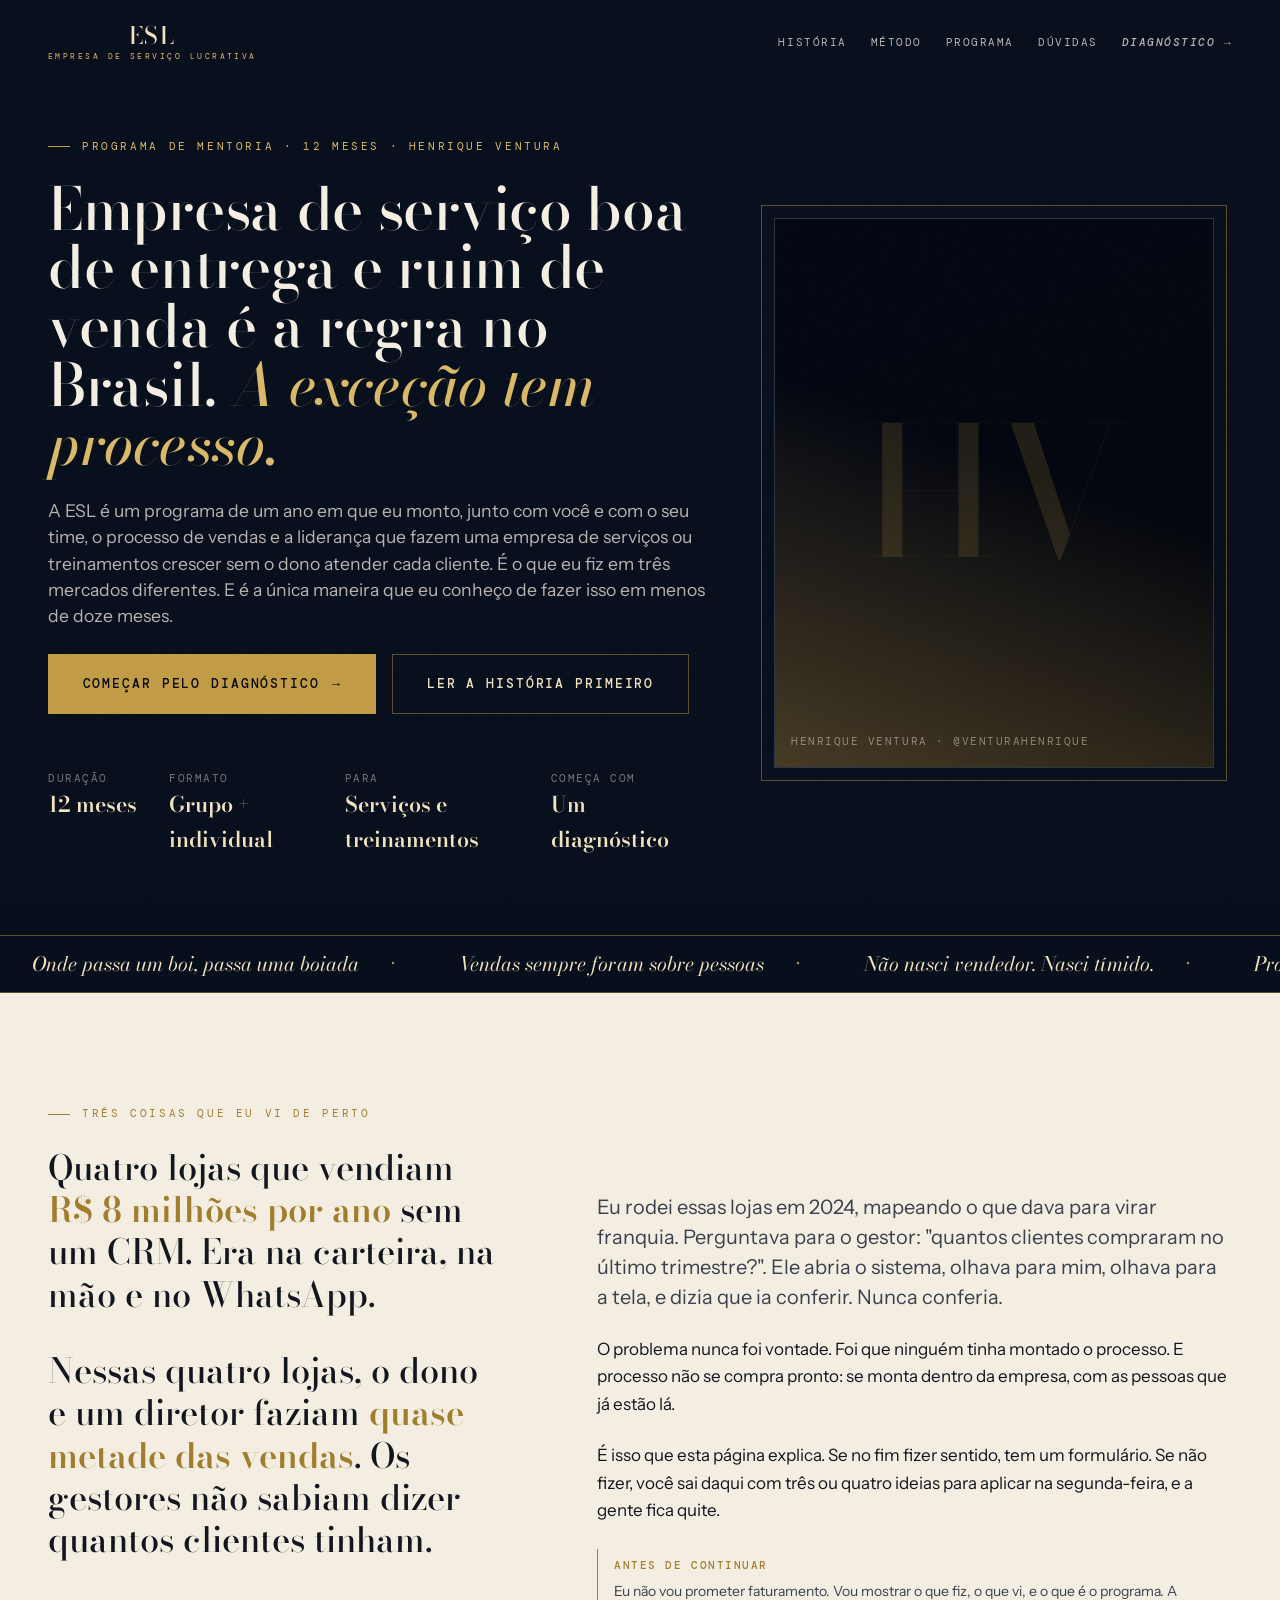
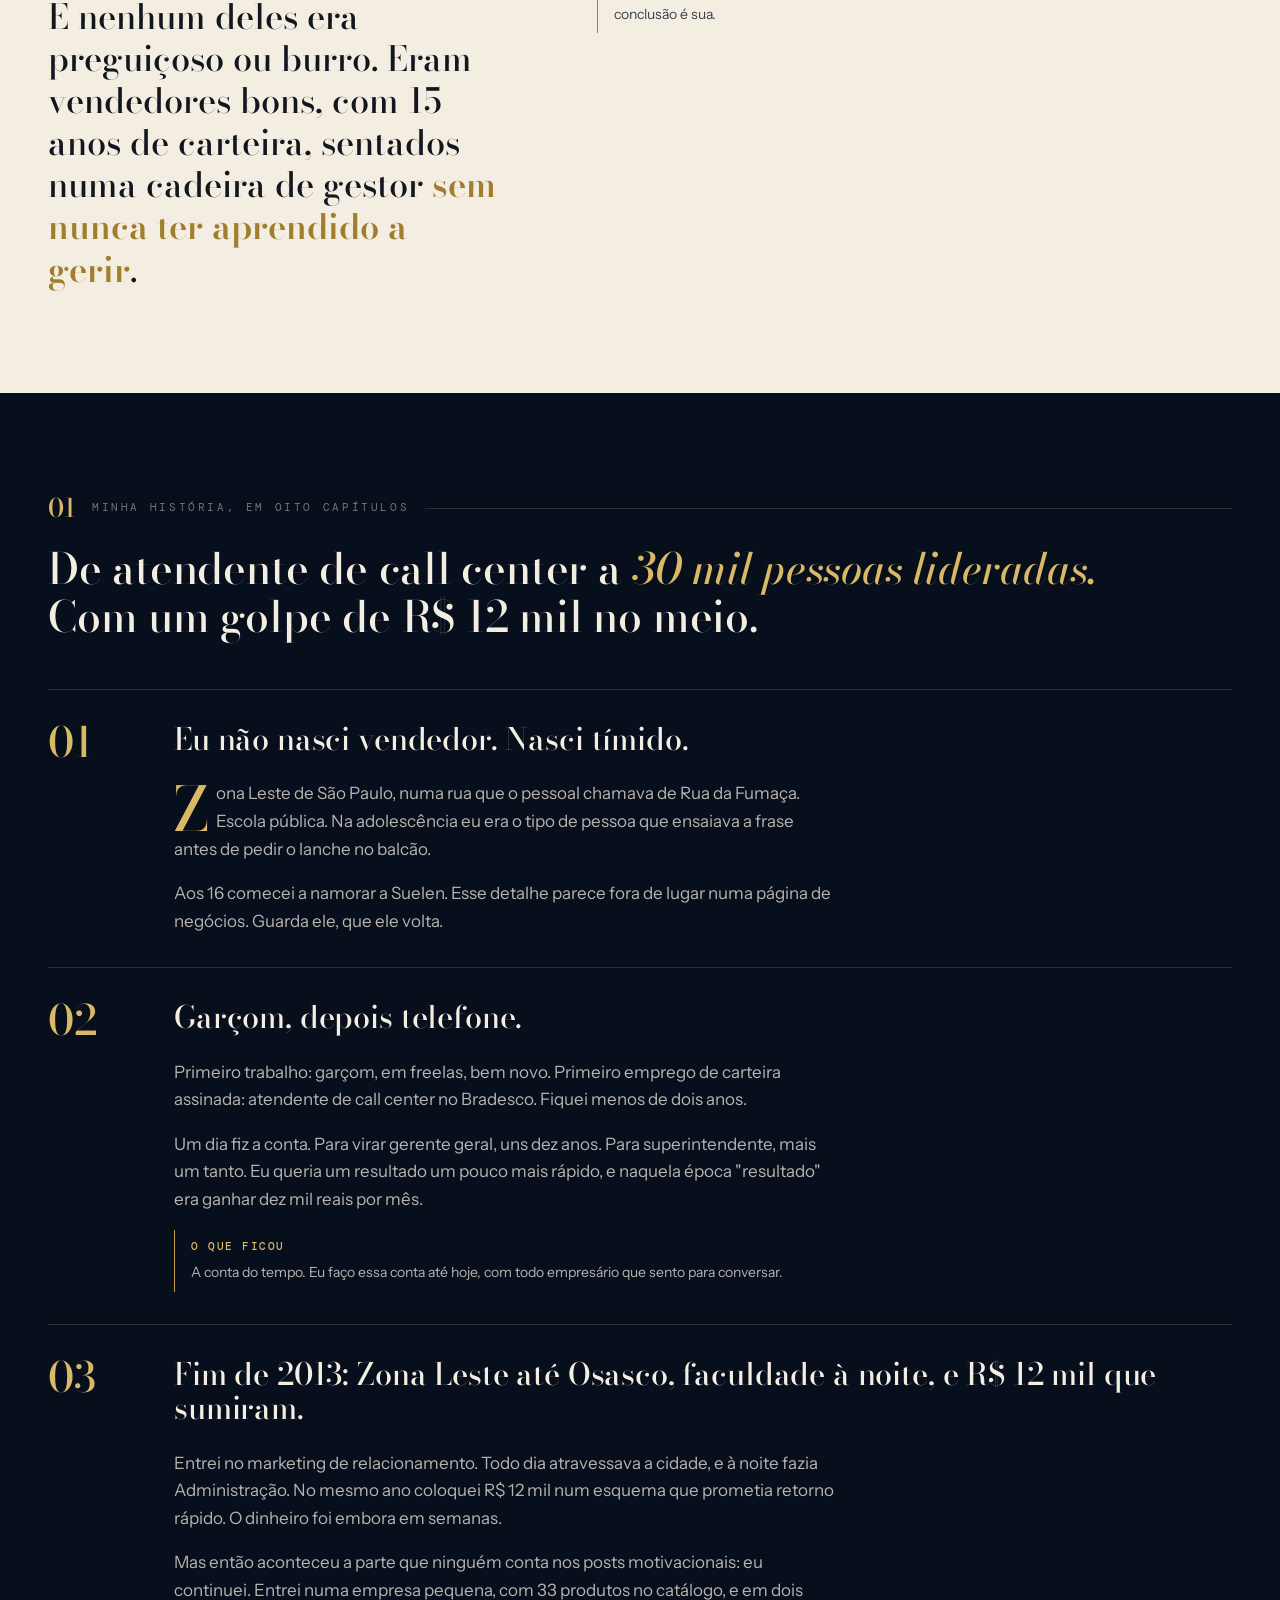
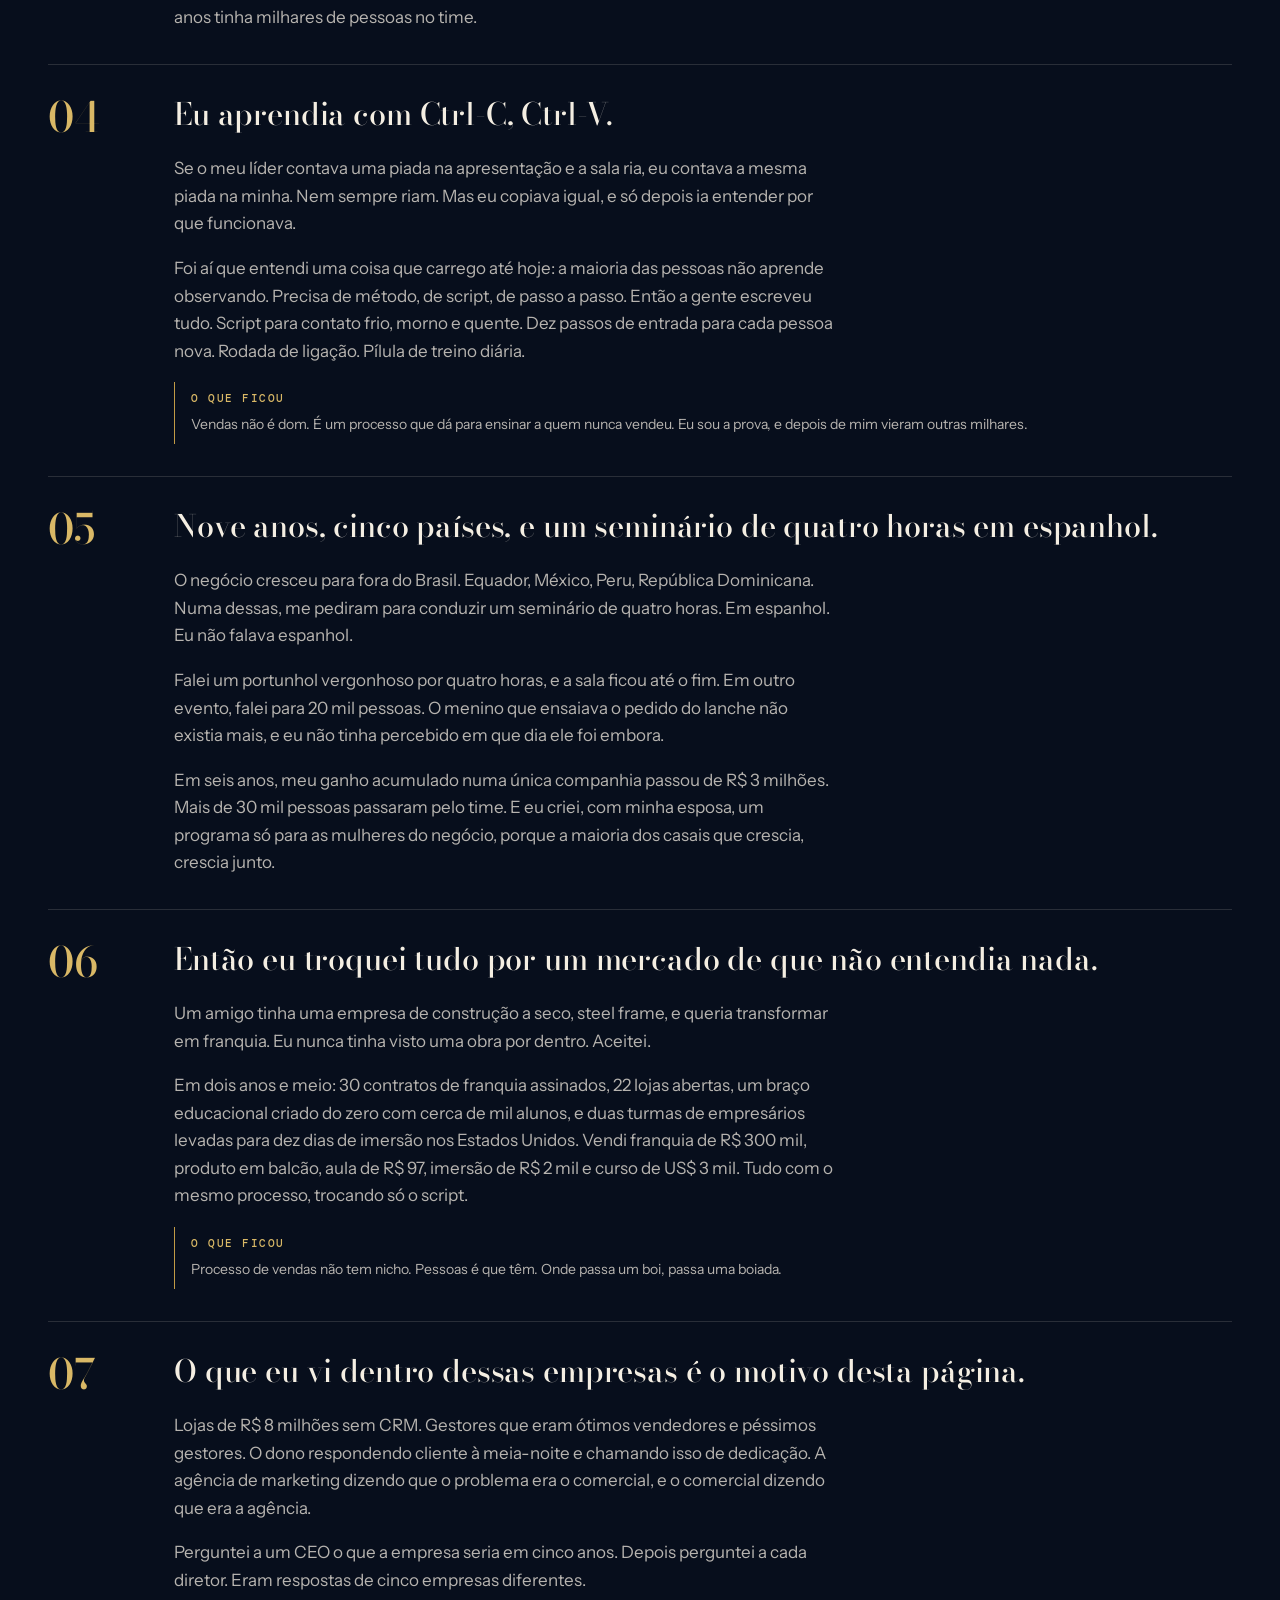
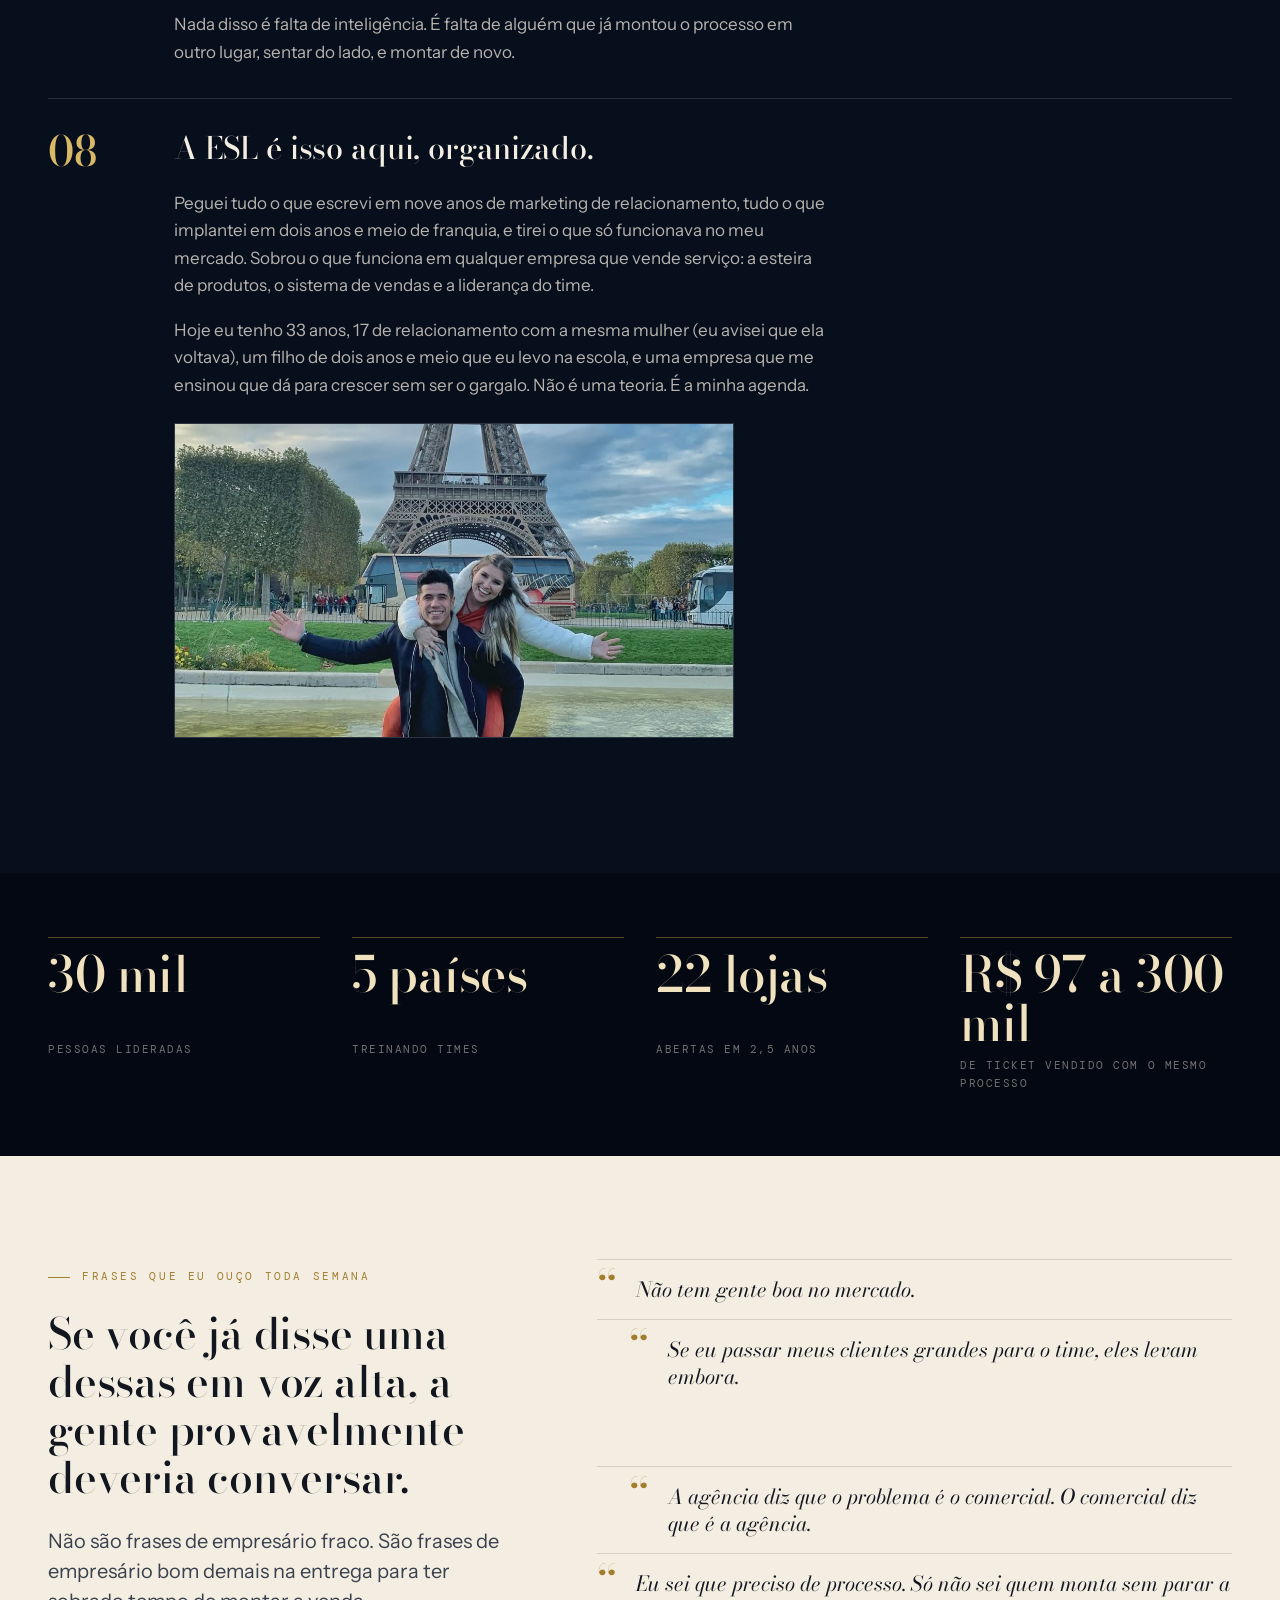
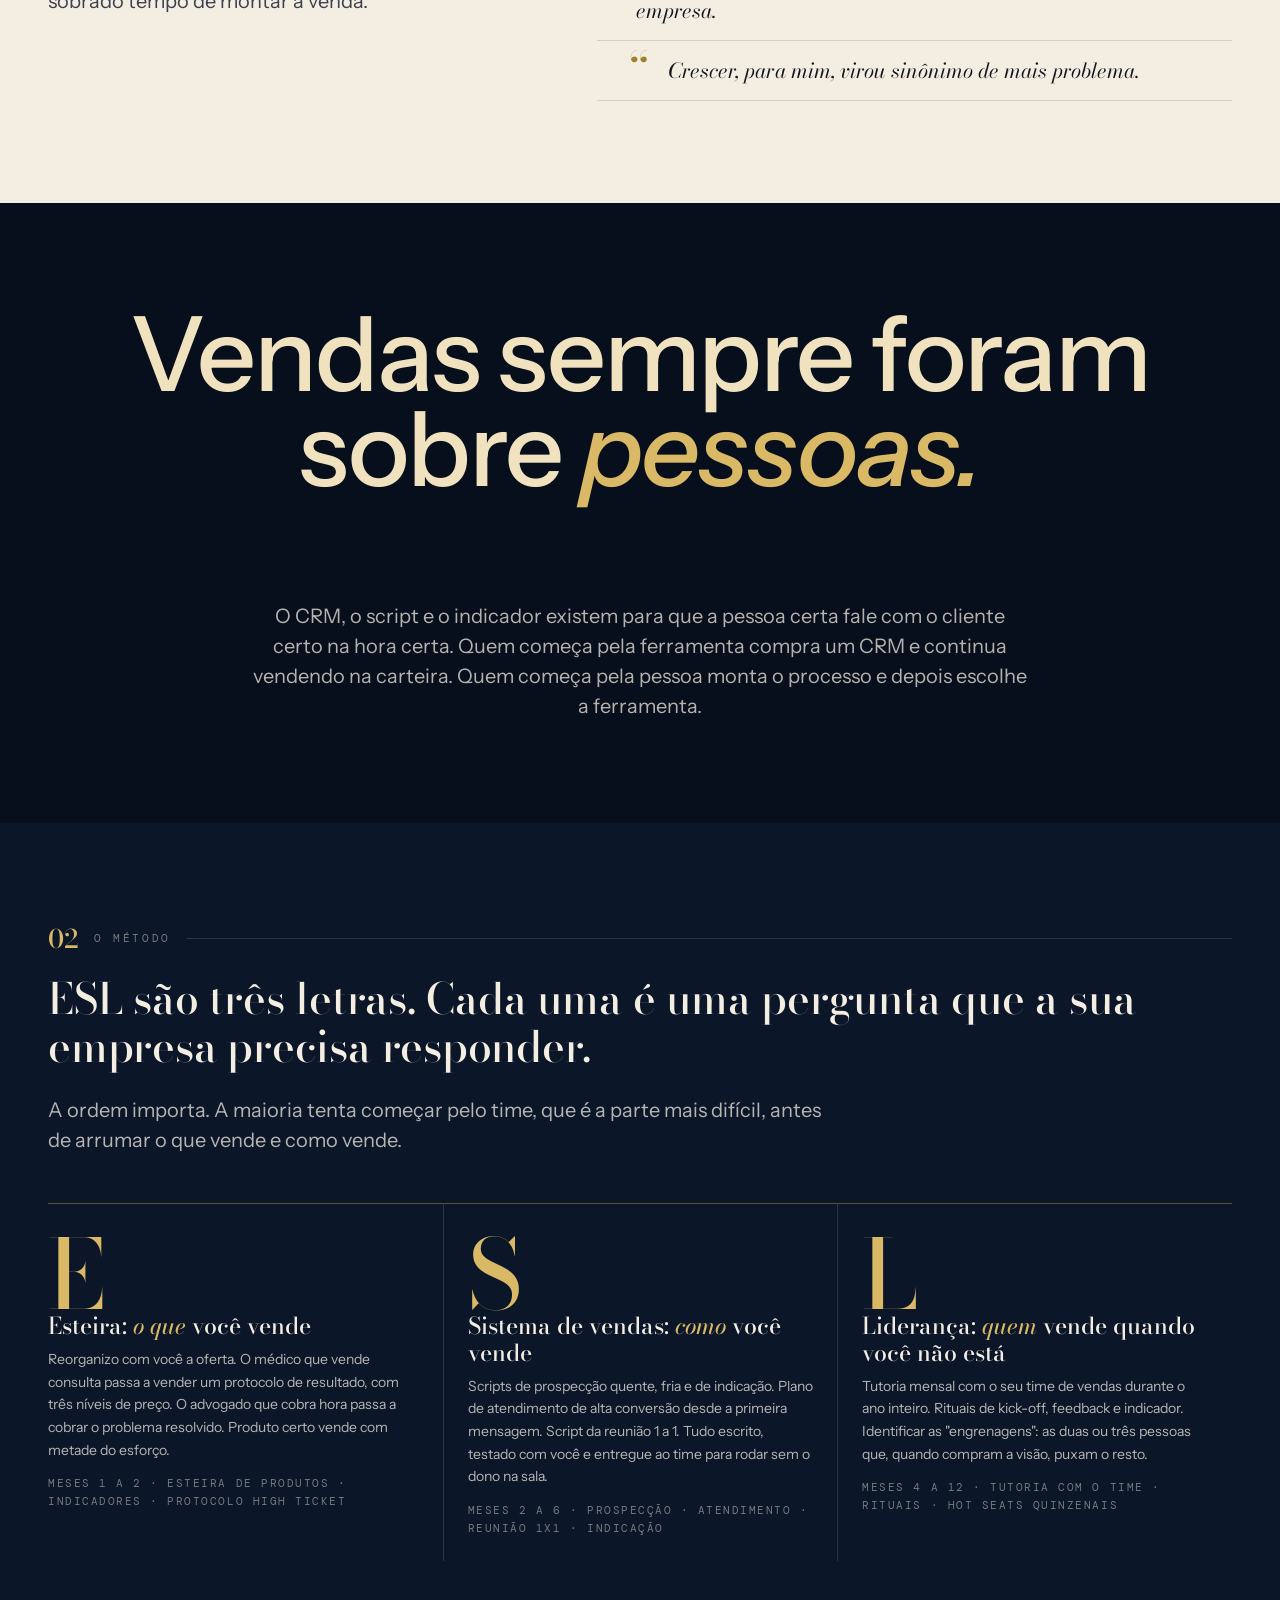
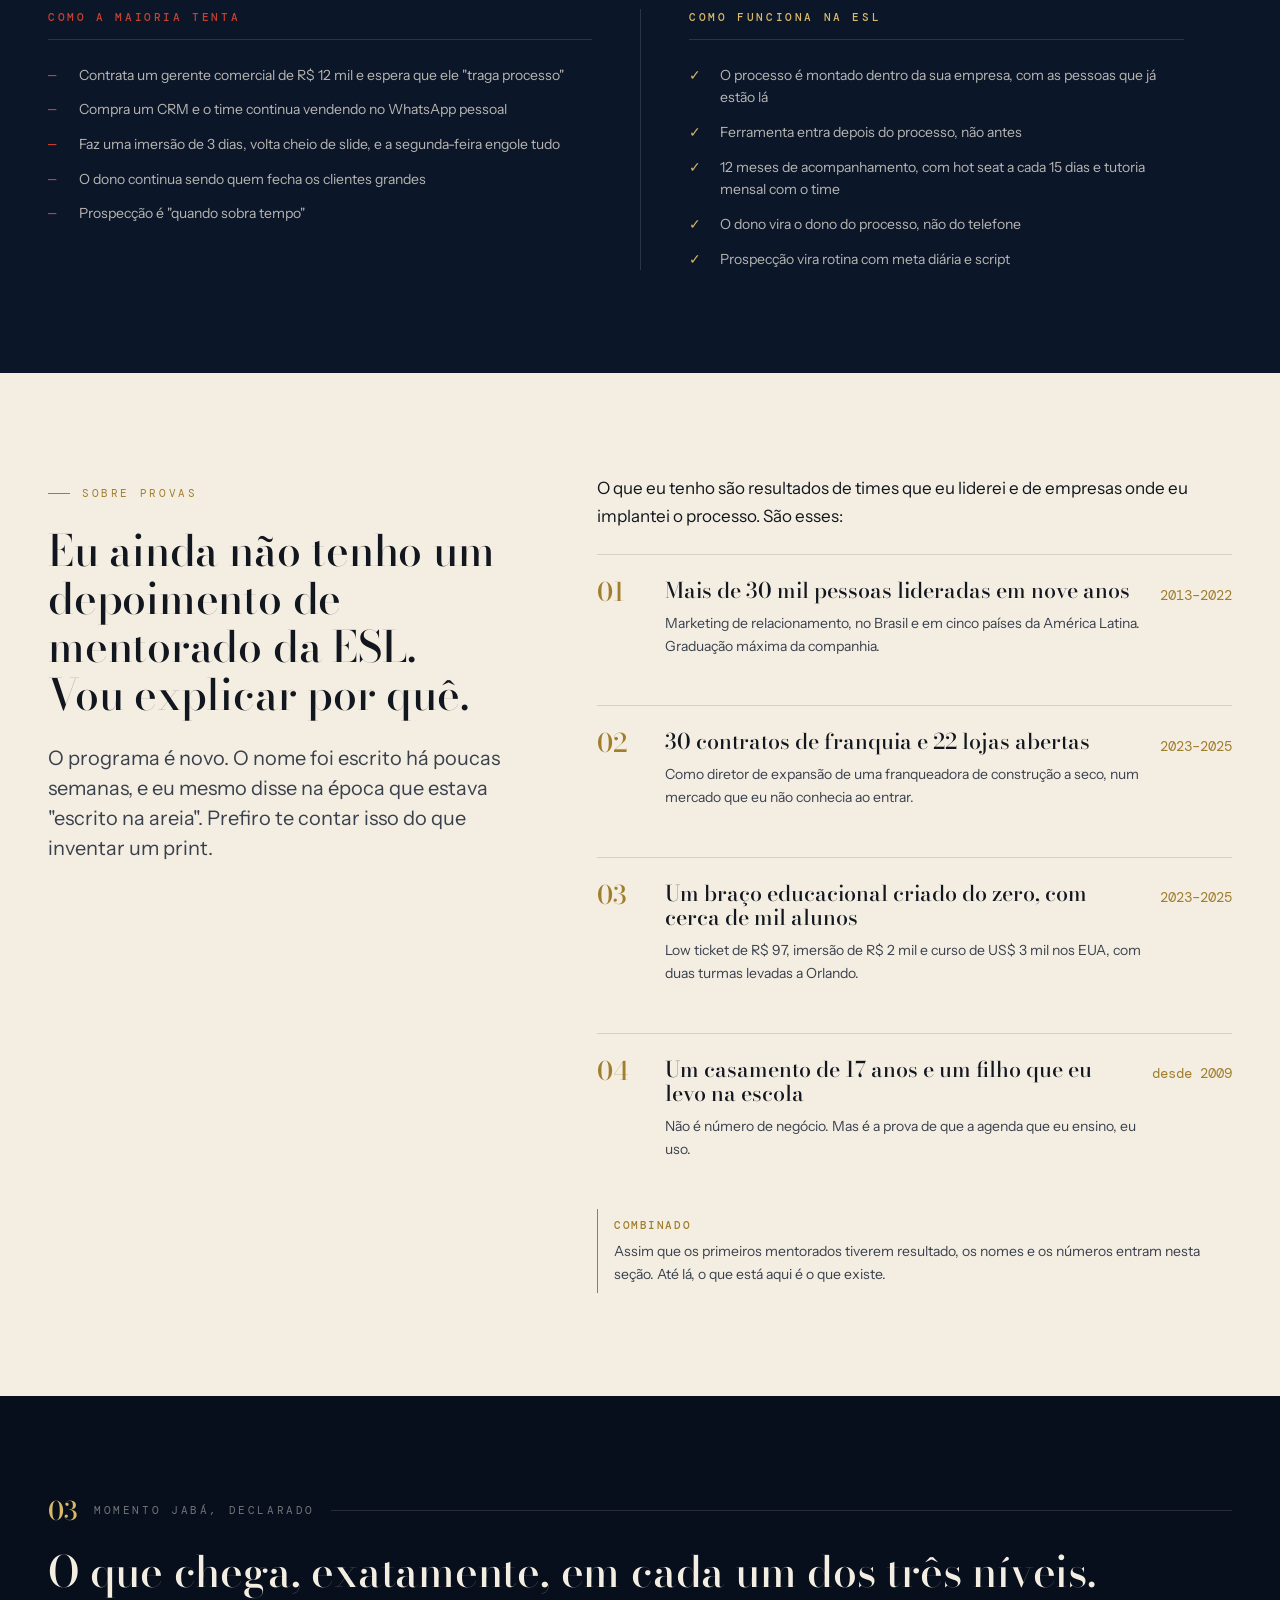
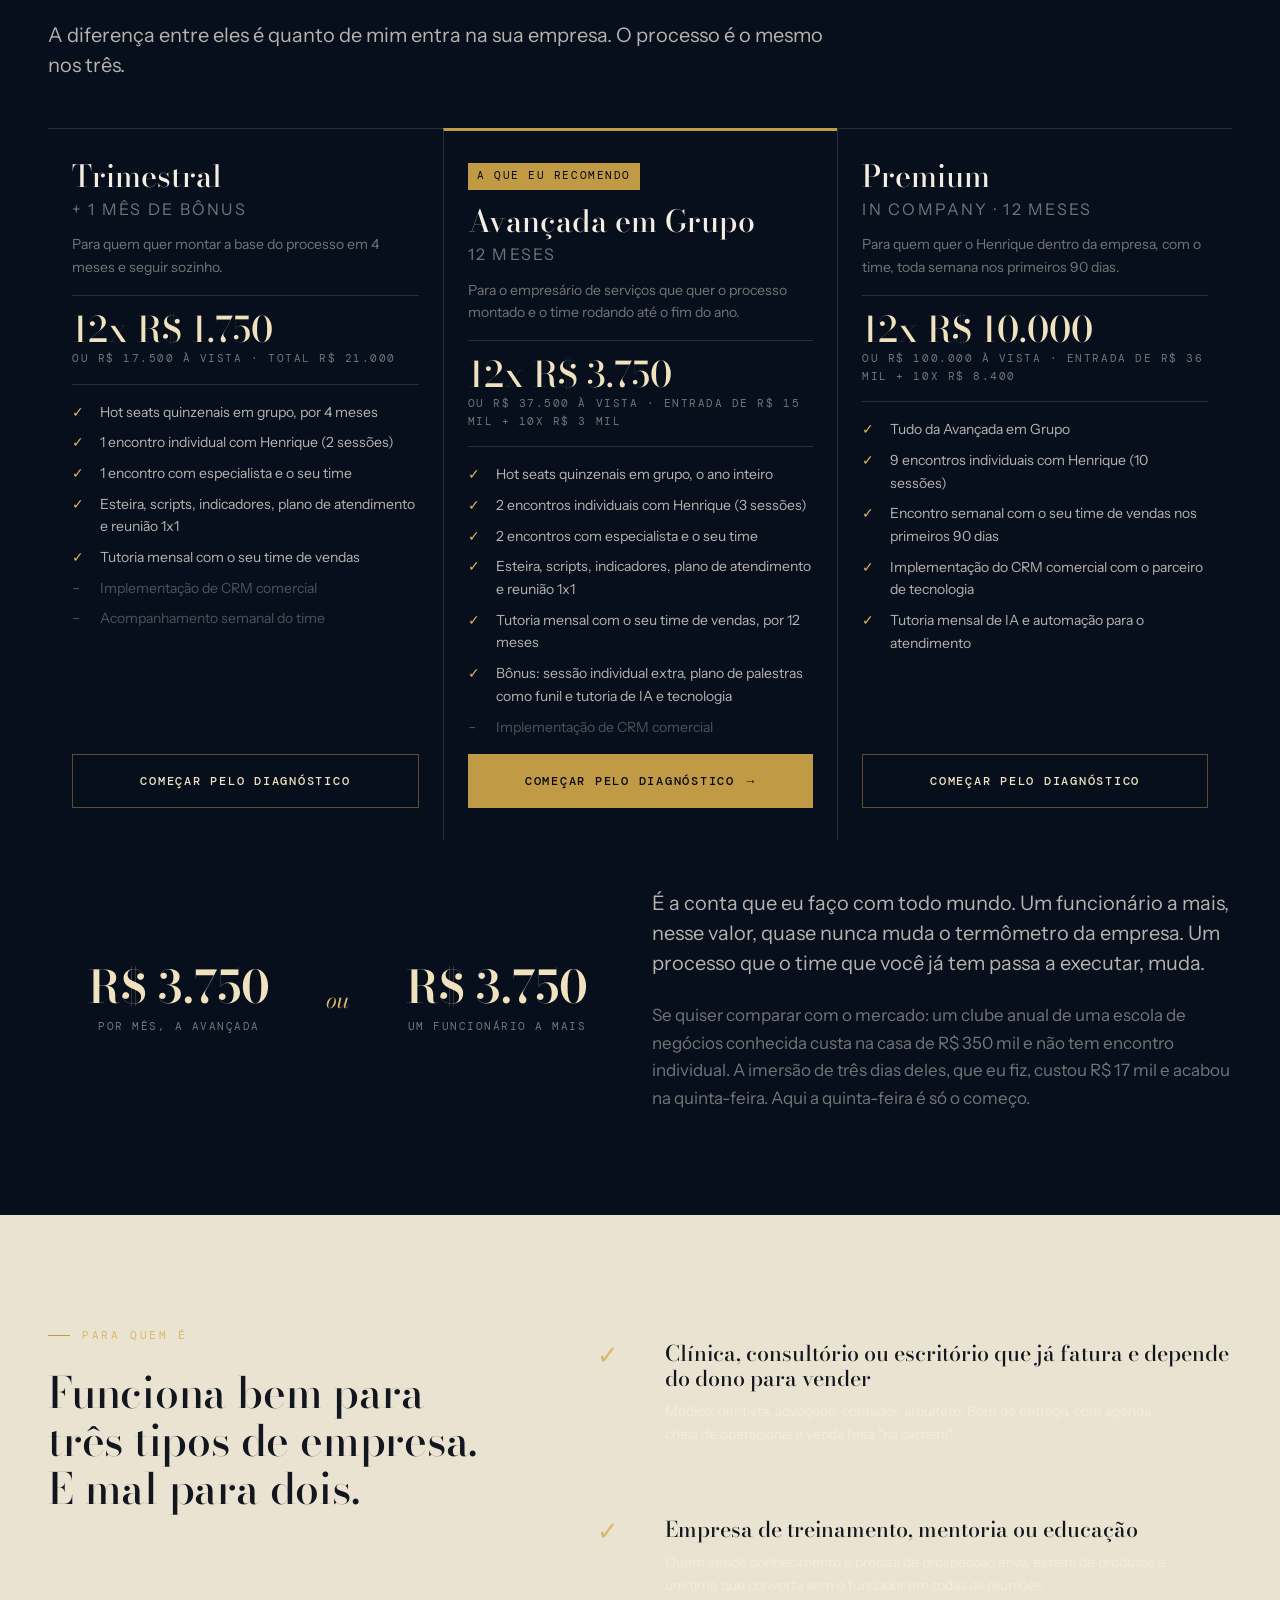
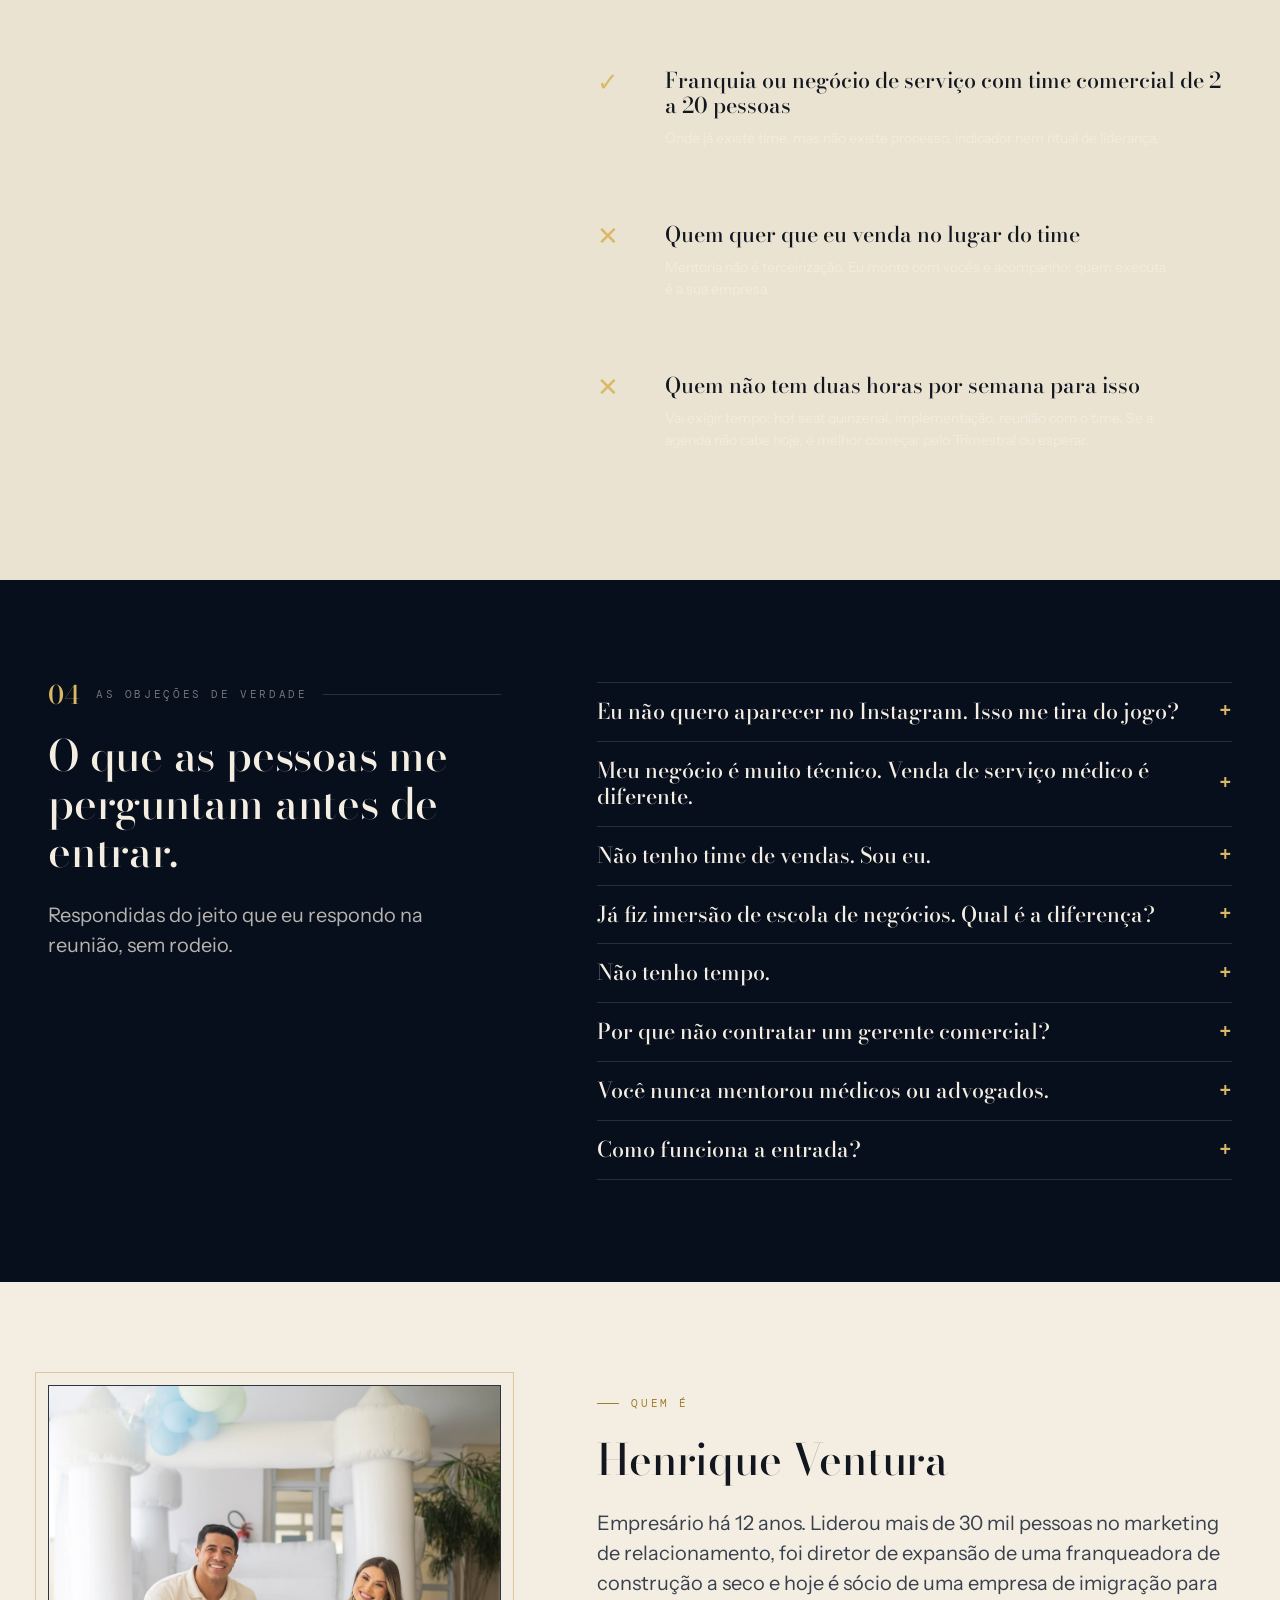
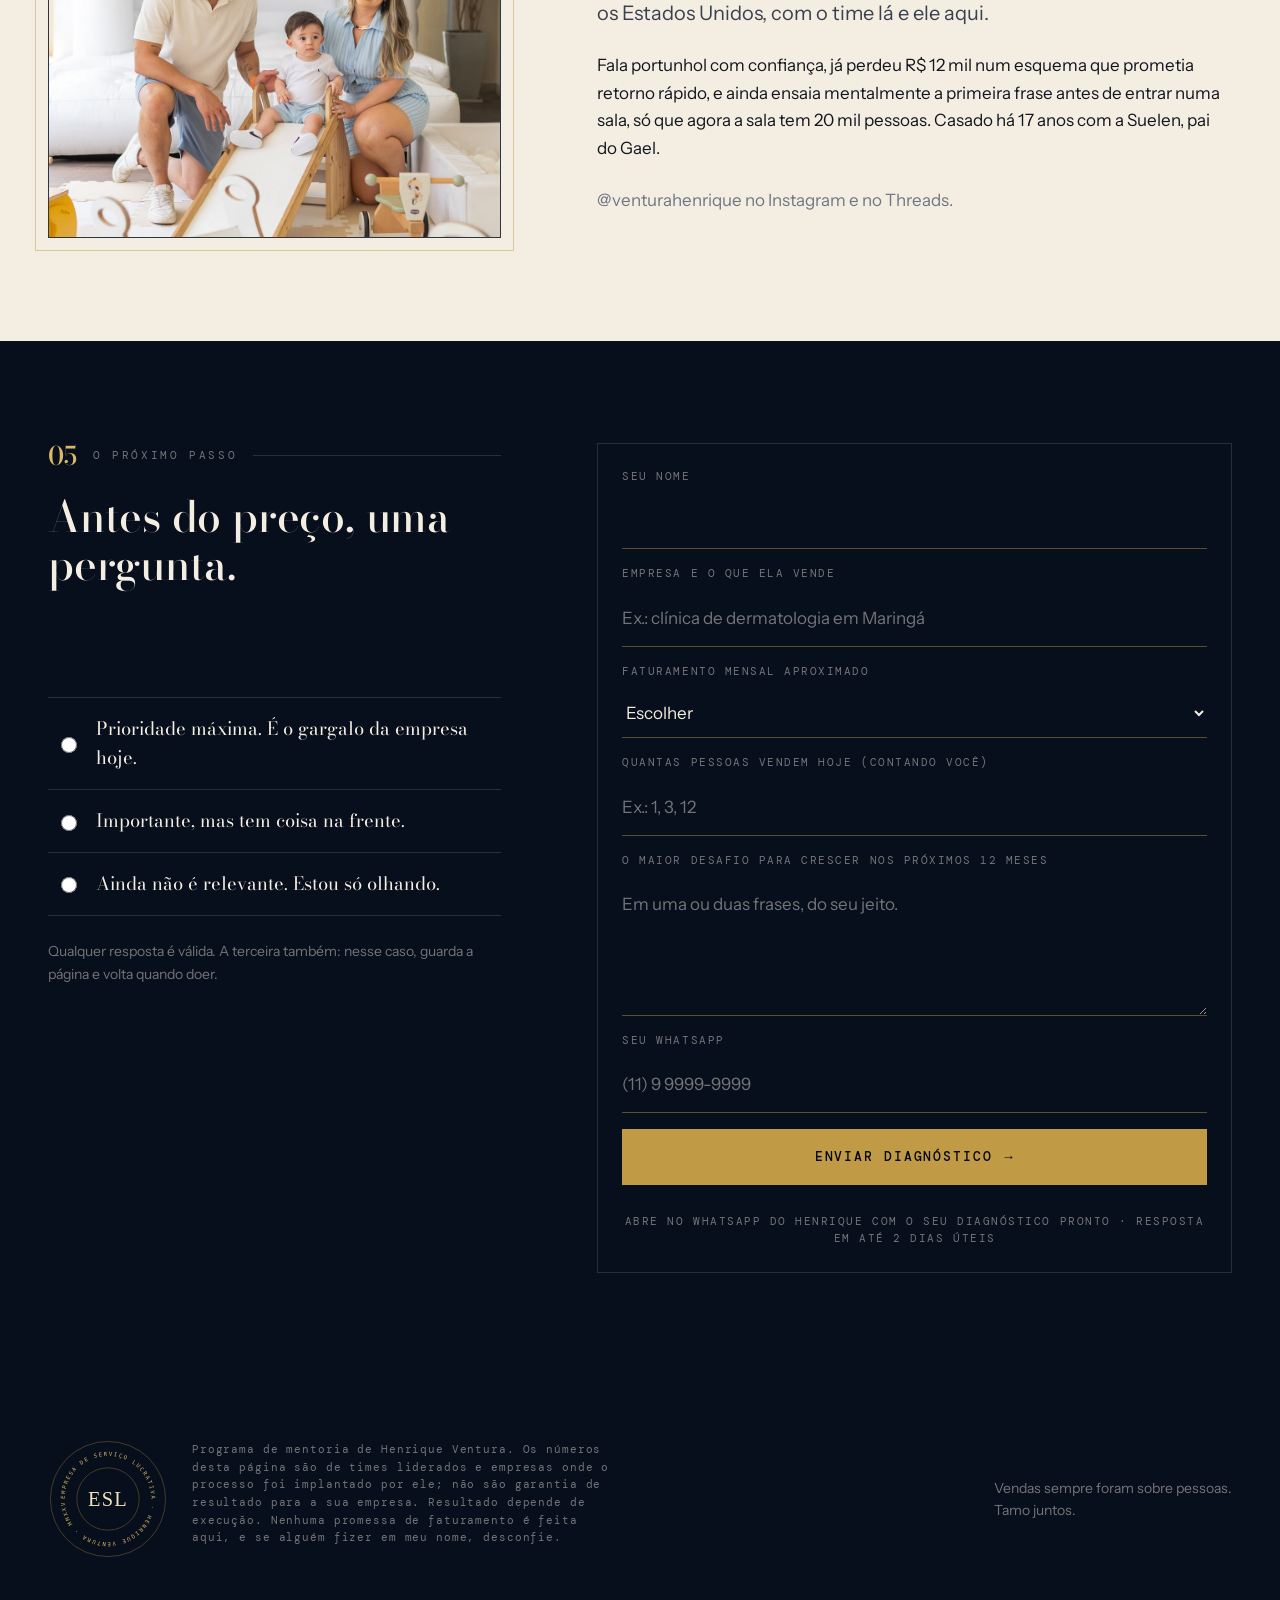
==== index.html @ 451f0976 "Site, decks e design system da Mentoria ESL (Henrique Ventura) Co-Authored-By: Claude Fable 5.1 <nor" ====
<!doctype html>
<html lang="pt-BR">
<head>
<meta charset="utf-8">
<meta name="viewport" content="width=device-width, initial-scale=1">
<title>Mentoria ESL · Henrique Ventura</title>
<meta name="description" content="ESL – Empresa de Serviço Lucrativa. Programa de 12 meses em que Henrique Ventura monta, com você e com o seu time, o processo de vendas e a liderança que fazem uma empresa de serviços crescer sem depender do dono.">
<meta property="og:title" content="Mentoria ESL · Empresa de Serviço Lucrativa">
<meta property="og:description" content="Processo de vendas e liderança de time para empresários de serviços e treinamentos. Por Henrique Ventura.">
<link rel="stylesheet" href="assets/esl.css">
<style>
  /* Específico desta página */
  .hero { min-height: 92vh; display: grid; align-items: center; padding-block: clamp(5rem, 10vw, 8rem) clamp(3rem, 6vw, 5rem); }
  .hero-grid { display: grid; gap: var(--s-7); grid-template-columns: 1fr; }
  @media (min-width: 960px) { .hero-grid { grid-template-columns: 1.25fr 0.9fr; align-items: center; } }
  .hero h1 { max-width: 18ch; }
  .hero .lead { font-size: 1.1rem; }
  .hero .facts { display: grid; grid-template-columns: 1fr 1fr; gap: var(--s-4) var(--s-6); margin-top: var(--s-6); padding-top: var(--s-5); border-top: 1px solid var(--line); }
  @media (min-width: 600px) { .hero .facts { grid-template-columns: repeat(4, auto); justify-content: start; } }
  .fact .k { font-family: var(--font-mono); font-size: var(--fs-eyebrow); letter-spacing: var(--track-mid); text-transform: uppercase; color: var(--mist-2); }
  .fact .v { font-family: var(--font-display); font-size: 1.35rem; font-weight: 600; color: var(--champagne); }
  .hero .photo-slot { max-width: 440px; margin-inline: auto; }

  nav.top { position: absolute; top: 0; left: 0; right: 0; z-index: 20; padding: var(--s-5) 0; }
  nav.top .container { display: flex; align-items: center; justify-content: space-between; gap: var(--s-4); }
  nav.top .links { display: none; gap: var(--s-5); font-family: var(--font-mono); font-size: var(--fs-eyebrow); letter-spacing: var(--track-mid); text-transform: uppercase; }
  nav.top .links a { text-decoration: none; color: var(--mist); }
  nav.top .links a:hover { color: var(--gold-400); }
  @media (min-width: 820px) { nav.top .links { display: flex; } }

  .premise { font-family: var(--font-display); font-size: clamp(1.5rem, 1.2rem + 1.2vw, 2.25rem); line-height: 1.22; font-weight: 500; }
  .premise + .premise { margin-top: var(--s-5); }
  .premise strong { font-weight: 600; color: var(--gold-400); }
  .on-paper .premise strong { color: var(--gold-600); }

  .numbers { display: grid; gap: var(--s-6); grid-template-columns: repeat(2, 1fr); }
  @media (min-width: 820px) { .numbers { grid-template-columns: repeat(4, 1fr); } }

  .method { display: grid; gap: var(--s-5); grid-template-columns: 1fr; }
  @media (min-width: 820px) { .method { grid-template-columns: repeat(3, 1fr); } }
  .method .letter { font-family: var(--font-display); font-size: 6rem; line-height: 0.8; font-weight: 500; color: var(--gold-400); letter-spacing: -0.02em; font-variation-settings: "opsz" 96; }
  .method .card { padding: var(--s-6) var(--s-5) var(--s-5) 0; border: 0; border-top: 1px solid var(--hair-gold); }
  @media (min-width: 820px) { .method { gap: 0; } .method .card + .card { border-left: 1px solid var(--hair); padding-left: var(--s-5); } }
  .method .when { font-family: var(--font-mono); font-size: var(--fs-eyebrow); letter-spacing: var(--track-mid); text-transform: uppercase; color: var(--mist-2); margin-top: var(--s-3); }

  .price-arg { display: grid; gap: var(--s-5); grid-template-columns: 1fr; align-items: center; }
  @media (min-width: 820px) { .price-arg { grid-template-columns: 1fr 1fr; } }
  .big-compare { display: grid; grid-template-columns: 1fr auto 1fr; align-items: center; gap: var(--s-4); text-align: center; }
  .big-compare .n { font-family: var(--font-display); font-size: clamp(1.8rem, 1.2rem + 2vw, 3rem); font-weight: 600; line-height: 1; color: var(--champagne); }
  .big-compare .l { font-family: var(--font-mono); font-size: var(--fs-eyebrow); letter-spacing: var(--track-mid); text-transform: uppercase; color: var(--mist-2); margin-top: var(--s-2); }
  .big-compare .vs { font-family: var(--font-display); font-style: italic; color: var(--gold-400); font-size: 1.4rem; }

  footer { padding: var(--s-8) 0 var(--s-9); border-top: 1px solid var(--line); }
  footer .container { display: grid; gap: var(--s-5); }
  @media (min-width: 820px) { footer .container { grid-template-columns: auto 1fr auto; align-items: center; } }
  footer .legal { font-family: var(--font-mono); font-size: 0.68rem; letter-spacing: 0.08em; color: var(--mist-2); max-width: 60ch; }

  /* Seção "pessoas" — frase em destaque */
  .statement { text-align: center; }
  .statement .giant { color: var(--champagne); }
  .statement .giant em { color: var(--gold-400); font-style: italic; font-weight: 500; }
</style>
</head>
<body class="grain">

<nav class="top">
  <div class="container">
    <a class="brand sm" href="#"><span class="word">ESL</span><span class="sub">Empresa de Serviço Lucrativa</span></a>
    <div class="links">
      <a href="#historia">História</a>
      <a href="#metodo">Método</a>
      <a href="#programa">Programa</a>
      <a href="#faq">Dúvidas</a>
      <a href="#diagnostico" class="gold">Diagnóstico →</a>
    </div>
  </div>
</nav>

<!-- ============================ HERO ============================ -->
<header class="hero glow">
  <div class="container hero-grid">
    <div class="stack">
      <span class="eyebrow reveal">Programa de mentoria · 12 meses · Henrique Ventura</span>
      <h1 class="reveal" data-delay="1">Empresa de serviço boa de entrega e ruim de venda é a regra no Brasil. <em class="gold">A exceção tem processo.</em></h1>
      <p class="lead reveal" data-delay="2">A ESL é um programa de um ano em que eu monto, junto com você e com o seu time, o processo de vendas e a liderança que fazem uma empresa de serviços ou treinamentos crescer sem o dono atender cada cliente. É o que eu fiz em três mercados diferentes. E é a única maneira que eu conheço de fazer isso em menos de doze meses.</p>
      <div class="flex reveal" data-delay="3">
        <a class="btn btn-lg" href="#diagnostico">Começar pelo diagnóstico <span class="arrow">→</span></a>
        <a class="btn btn-ghost btn-lg" href="#historia">Ler a história primeiro</a>
      </div>
      <div class="facts reveal" data-delay="4">
        <div class="fact"><div class="k">Duração</div><div class="v">12 meses</div></div>
        <div class="fact"><div class="k">Formato</div><div class="v">Grupo + individual</div></div>
        <div class="fact"><div class="k">Para</div><div class="v">Serviços e treinamentos</div></div>
        <div class="fact"><div class="k">Começa com</div><div class="v">Um diagnóstico</div></div>
      </div>
    </div>
    <div class="reveal" data-delay="2">
      <!-- Troque por <img src="assets/img/henrique-hero.jpg" alt="Henrique Ventura"> quando a foto chegar -->
      <div class="photo-slot framed">
        <span class="mark">HV</span>
        <span class="cap">Henrique Ventura · @venturahenrique</span>
      </div>
    </div>
  </div>
</header>

<div class="marquee" aria-hidden="true">
  <div class="track">
    <span>Onde passa um boi, passa uma boiada</span><span>Vendas sempre foram sobre pessoas</span><span>Não nasci vendedor. Nasci tímido.</span><span>Processo é o que sobra quando o dono sai da sala</span>
    <span>Onde passa um boi, passa uma boiada</span><span>Vendas sempre foram sobre pessoas</span><span>Não nasci vendedor. Nasci tímido.</span><span>Processo é o que sobra quando o dono sai da sala</span>
  </div>
</div>

<!-- ============================ PREMISSAS ============================ -->
<section class="section on-paper">
  <div class="container">
    <div class="grid-2 offset">
      <div class="stack">
        <span class="eyebrow reveal">Três coisas que eu vi de perto</span>
        <p class="premise reveal" data-delay="1">Quatro lojas que vendiam <strong>R$ 8 milhões por ano</strong> sem um CRM. Era na carteira, na mão e no WhatsApp.</p>
        <p class="premise reveal" data-delay="2">Nessas quatro lojas, o dono e um diretor faziam <strong>quase metade das vendas</strong>. Os gestores não sabiam dizer quantos clientes tinham.</p>
        <p class="premise reveal" data-delay="3">E nenhum deles era preguiçoso ou burro. Eram vendedores bons, com 15 anos de carteira, sentados numa cadeira de gestor <strong>sem nunca ter aprendido a gerir</strong>.</p>
      </div>
      <div class="stack reveal" data-delay="2">
        <p class="lead">Eu rodei essas lojas em 2024, mapeando o que dava para virar franquia. Perguntava para o gestor: "quantos clientes compraram no último trimestre?". Ele abria o sistema, olhava para mim, olhava para a tela, e dizia que ia conferir. Nunca conferia.</p>
        <p>O problema nunca foi vontade. Foi que ninguém tinha montado o processo. E processo não se compra pronto: se monta dentro da empresa, com as pessoas que já estão lá.</p>
        <p>É isso que esta página explica. Se no fim fizer sentido, tem um formulário. Se não fizer, você sai daqui com três ou quatro ideias para aplicar na segunda-feira, e a gente fica quite.</p>
        <div class="lesson"><b>Antes de continuar</b>Eu não vou prometer faturamento. Vou mostrar o que fiz, o que vi, e o que é o programa. A conclusão é sua.</div>
      </div>
    </div>
  </div>
</section>

<!-- ============================ HISTÓRIA ============================ -->
<section class="section" id="historia">
  <div class="container">
    <div class="stack" style="margin-bottom: var(--s-7)">
      <div class="sec-num reveal"><b>01</b> Minha história, em oito capítulos</div>
      <h2 class="reveal" data-delay="1">De atendente de call center a <em class="gold">30 mil pessoas lideradas.</em><br class="hide-mobile"> Com um golpe de R$ 12 mil no meio.</h2>
    </div>

    <article class="chapter reveal">
      <div class="num">01</div>
      <div class="stack">
        <h3>Eu não nasci vendedor. Nasci tímido.</h3>
        <div class="body">
          <p class="dropcap">Zona Leste de São Paulo, numa rua que o pessoal chamava de Rua da Fumaça. Escola pública. Na adolescência eu era o tipo de pessoa que ensaiava a frase antes de pedir o lanche no balcão.</p>
          <p>Aos 16 comecei a namorar a Suelen. Esse detalhe parece fora de lugar numa página de negócios. Guarda ele, que ele volta.</p>
        </div>
      </div>
    </article>

    <article class="chapter reveal">
      <div class="num">02</div>
      <div class="stack">
        <h3>Garçom, depois telefone.</h3>
        <div class="body">
          <p>Primeiro trabalho: garçom, em freelas, bem novo. Primeiro emprego de carteira assinada: atendente de call center no Bradesco. Fiquei menos de dois anos.</p>
          <p>Um dia fiz a conta. Para virar gerente geral, uns dez anos. Para superintendente, mais um tanto. Eu queria um resultado um pouco mais rápido, e naquela época "resultado" era ganhar dez mil reais por mês.</p>
          <div class="lesson"><b>O que ficou</b>A conta do tempo. Eu faço essa conta até hoje, com todo empresário que sento para conversar.</div>
        </div>
      </div>
    </article>

    <article class="chapter reveal">
      <div class="num">03</div>
      <div class="stack">
        <h3>Fim de 2013: Zona Leste até Osasco, faculdade à noite, e R$ 12 mil que sumiram.</h3>
        <div class="body">
          <p>Entrei no marketing de relacionamento. Todo dia atravessava a cidade, e à noite fazia Administração. No mesmo ano coloquei R$ 12 mil num esquema que prometia retorno rápido. O dinheiro foi embora em semanas.</p>
          <p>Mas então aconteceu a parte que ninguém conta nos posts motivacionais: eu continuei. Entrei numa empresa pequena, com 33 produtos no catálogo, e em dois anos tinha milhares de pessoas no time.</p>
        </div>
      </div>
    </article>

    <article class="chapter reveal">
      <div class="num">04</div>
      <div class="stack">
        <h3>Eu aprendia com Ctrl-C, Ctrl-V.</h3>
        <div class="body">
          <p>Se o meu líder contava uma piada na apresentação e a sala ria, eu contava a mesma piada na minha. Nem sempre riam. Mas eu copiava igual, e só depois ia entender por que funcionava.</p>
          <p>Foi aí que entendi uma coisa que carrego até hoje: a maioria das pessoas não aprende observando. Precisa de método, de script, de passo a passo. Então a gente escreveu tudo. Script para contato frio, morno e quente. Dez passos de entrada para cada pessoa nova. Rodada de ligação. Pílula de treino diária.</p>
          <div class="lesson"><b>O que ficou</b>Vendas não é dom. É um processo que dá para ensinar a quem nunca vendeu. Eu sou a prova, e depois de mim vieram outras milhares.</div>
        </div>
      </div>
    </article>

    <article class="chapter reveal">
      <div class="num">05</div>
      <div class="stack">
        <h3>Nove anos, cinco países, e um seminário de quatro horas em espanhol.</h3>
        <div class="body">
          <p>O negócio cresceu para fora do Brasil. Equador, México, Peru, República Dominicana. Numa dessas, me pediram para conduzir um seminário de quatro horas. Em espanhol. Eu não falava espanhol.</p>
          <p>Falei um portunhol vergonhoso por quatro horas, e a sala ficou até o fim. Em outro evento, falei para 20 mil pessoas. O menino que ensaiava o pedido do lanche não existia mais, e eu não tinha percebido em que dia ele foi embora.</p>
          <p>Em seis anos, meu ganho acumulado numa única companhia passou de R$ 3 milhões. Mais de 30 mil pessoas passaram pelo time. E eu criei, com minha esposa, um programa só para as mulheres do negócio, porque a maioria dos casais que crescia, crescia junto.</p>
        </div>
      </div>
    </article>

    <article class="chapter reveal">
      <div class="num">06</div>
      <div class="stack">
        <h3>Então eu troquei tudo por um mercado de que não entendia nada.</h3>
        <div class="body">
          <p>Um amigo tinha uma empresa de construção a seco, steel frame, e queria transformar em franquia. Eu nunca tinha visto uma obra por dentro. Aceitei.</p>
          <p>Em dois anos e meio: 30 contratos de franquia assinados, 22 lojas abertas, um braço educacional criado do zero com cerca de mil alunos, e duas turmas de empresários levadas para dez dias de imersão nos Estados Unidos. Vendi franquia de R$ 300 mil, produto em balcão, aula de R$ 97, imersão de R$ 2 mil e curso de US$ 3 mil. Tudo com o mesmo processo, trocando só o script.</p>
          <div class="lesson"><b>O que ficou</b>Processo de vendas não tem nicho. Pessoas é que têm. Onde passa um boi, passa uma boiada.</div>
        </div>
      </div>
    </article>

    <article class="chapter reveal">
      <div class="num">07</div>
      <div class="stack">
        <h3>O que eu vi dentro dessas empresas é o motivo desta página.</h3>
        <div class="body">
          <p>Lojas de R$ 8 milhões sem CRM. Gestores que eram ótimos vendedores e péssimos gestores. O dono respondendo cliente à meia-noite e chamando isso de dedicação. A agência de marketing dizendo que o problema era o comercial, e o comercial dizendo que era a agência.</p>
          <p>Perguntei a um CEO o que a empresa seria em cinco anos. Depois perguntei a cada diretor. Eram respostas de cinco empresas diferentes.</p>
          <p>Nada disso é falta de inteligência. É falta de alguém que já montou o processo em outro lugar, sentar do lado, e montar de novo.</p>
        </div>
      </div>
    </article>

    <article class="chapter reveal">
      <div class="num">08</div>
      <div class="stack">
        <h3>A ESL é isso aqui, organizado.</h3>
        <div class="body">
          <p>Peguei tudo o que escrevi em nove anos de marketing de relacionamento, tudo o que implantei em dois anos e meio de franquia, e tirei o que só funcionava no meu mercado. Sobrou o que funciona em qualquer empresa que vende serviço: a esteira de produtos, o sistema de vendas e a liderança do time.</p>
          <p>Hoje eu tenho 33 anos, 17 de relacionamento com a mesma mulher (eu avisei que ela voltava), um filho de dois anos e meio que eu levo na escola, e uma empresa que me ensinou que dá para crescer sem ser o gargalo. Não é uma teoria. É a minha agenda.</p>
          <div class="photo-slot wide natural" style="max-width: 560px; margin-top: var(--s-5)"><img src="assets/img/henrique-casal-paris.jpg" alt="Henrique e Suelen em Paris"></div>
        </div>
      </div>
    </article>
  </div>
</section>

<!-- ============================ NÚMEROS ============================ -->
<section class="section-tight on-navy-950">
  <div class="container">
    <div class="numbers">
      <div class="stat reveal"><div class="n">30 mil</div><div class="l">pessoas lideradas</div></div>
      <div class="stat reveal" data-delay="1"><div class="n">5 países</div><div class="l">treinando times</div></div>
      <div class="stat reveal" data-delay="2"><div class="n">22 lojas</div><div class="l">abertas em 2,5 anos</div></div>
      <div class="stat reveal" data-delay="3"><div class="n">R$ 97 a 300 mil</div><div class="l">de ticket vendido com o mesmo processo</div></div>
    </div>
  </div>
</section>

<!-- ============================ ESPELHO ============================ -->
<section class="section on-paper" id="espelho">
  <div class="container">
    <div class="grid-2">
      <div class="stack">
        <span class="eyebrow reveal">Frases que eu ouço toda semana</span>
        <h2 class="reveal" data-delay="1">Se você já disse uma dessas em voz alta, a gente provavelmente deveria conversar.</h2>
        <p class="lead reveal" data-delay="2">Não são frases de empresário fraco. São frases de empresário bom demais na entrega para ter sobrado tempo de montar a venda.</p>
      </div>
      <div class="mirror">
        <div class="m reveal">Não tem gente boa no mercado.</div>
        <div class="m reveal" data-delay="1">Se eu passar meus clientes grandes para o time, eles levam embora.</div>
        <div class="m reveal" data-delay="2">Eu respondo cliente às onze da noite. Isso é dedicação.</div>
        <div class="m reveal" data-delay="3">A agência diz que o problema é o comercial. O comercial diz que é a agência.</div>
        <div class="m reveal" data-delay="4">Eu sei que preciso de processo. Só não sei quem monta sem parar a empresa.</div>
        <div class="m reveal" data-delay="4">Crescer, para mim, virou sinônimo de mais problema.</div>
      </div>
    </div>
  </div>
</section>

<!-- ============================ FRASE ============================ -->
<section class="section statement glow">
  <div class="container">
    <p class="giant reveal">Vendas sempre foram<br>sobre <em>pessoas.</em></p>
    <p class="lead reveal" data-delay="1" style="margin: var(--s-6) auto 0">O CRM, o script e o indicador existem para que a pessoa certa fale com o cliente certo na hora certa. Quem começa pela ferramenta compra um CRM e continua vendendo na carteira. Quem começa pela pessoa monta o processo e depois escolhe a ferramenta.</p>
  </div>
</section>

<!-- ============================ MÉTODO ============================ -->
<section class="section on-navy-800" id="metodo">
  <div class="container stack-lg">
    <div class="stack">
      <div class="sec-num reveal"><b>02</b> O método</div>
      <h2 class="reveal" data-delay="1">ESL são três letras. Cada uma é uma pergunta que a sua empresa precisa responder.</h2>
      <p class="lead reveal" data-delay="2">A ordem importa. A maioria tenta começar pelo time, que é a parte mais difícil, antes de arrumar o que vende e como vende.</p>
    </div>
    <div class="method">
      <div class="card reveal">
        <div class="letter">E</div>
        <div class="card-title">Esteira: <em class="gold">o que</em> você vende</div>
        <p>Reorganizo com você a oferta. O médico que vende consulta passa a vender um protocolo de resultado, com três níveis de preço. O advogado que cobra hora passa a cobrar o problema resolvido. Produto certo vende com metade do esforço.</p>
        <div class="when">Meses 1 a 2 · Esteira de produtos · Indicadores · Protocolo high ticket</div>
      </div>
      <div class="card reveal" data-delay="1">
        <div class="letter">S</div>
        <div class="card-title">Sistema de vendas: <em class="gold">como</em> você vende</div>
        <p>Scripts de prospecção quente, fria e de indicação. Plano de atendimento de alta conversão desde a primeira mensagem. Script da reunião 1 a 1. Tudo escrito, testado com você e entregue ao time para rodar sem o dono na sala.</p>
        <div class="when">Meses 2 a 6 · Prospecção · Atendimento · Reunião 1x1 · Indicação</div>
      </div>
      <div class="card reveal" data-delay="2">
        <div class="letter">L</div>
        <div class="card-title">Liderança: <em class="gold">quem</em> vende quando você não está</div>
        <p>Tutoria mensal com o seu time de vendas durante o ano inteiro. Rituais de kick-off, feedback e indicador. Identificar as "engrenagens": as duas ou três pessoas que, quando compram a visão, puxam o resto.</p>
        <div class="when">Meses 4 a 12 · Tutoria com o time · Rituais · Hot seats quinzenais</div>
      </div>
    </div>
    <div class="compare">
      <div class="col bad reveal">
        <h4>Como a maioria tenta</h4>
        <ul>
          <li>Contrata um gerente comercial de R$ 12 mil e espera que ele "traga processo"</li>
          <li>Compra um CRM e o time continua vendendo no WhatsApp pessoal</li>
          <li>Faz uma imersão de 3 dias, volta cheio de slide, e a segunda-feira engole tudo</li>
          <li>O dono continua sendo quem fecha os clientes grandes</li>
          <li>Prospecção é "quando sobra tempo"</li>
        </ul>
      </div>
      <div class="col good reveal" data-delay="1">
        <h4>Como funciona na ESL</h4>
        <ul>
          <li>O processo é montado dentro da sua empresa, com as pessoas que já estão lá</li>
          <li>Ferramenta entra depois do processo, não antes</li>
          <li>12 meses de acompanhamento, com hot seat a cada 15 dias e tutoria mensal com o time</li>
          <li>O dono vira o dono do processo, não do telefone</li>
          <li>Prospecção vira rotina com meta diária e script</li>
        </ul>
      </div>
    </div>
  </div>
</section>

<!-- ============================ PROVA / HONESTIDADE ============================ -->
<section class="section on-paper">
  <div class="container grid-2">
    <div class="stack">
      <span class="eyebrow reveal">Sobre provas</span>
      <h2 class="reveal" data-delay="1">Eu ainda não tenho um depoimento de mentorado da ESL. Vou explicar por quê.</h2>
      <p class="lead reveal" data-delay="2">O programa é novo. O nome foi escrito há poucas semanas, e eu mesmo disse na época que estava "escrito na areia". Prefiro te contar isso do que inventar um print.</p>
    </div>
    <div class="stack reveal" data-delay="2">
      <p>O que eu tenho são resultados de times que eu liderei e de empresas onde eu implantei o processo. São esses:</p>
      <div class="deliverable has-v"><div class="idx">01</div><div><div class="t">Mais de 30 mil pessoas lideradas em nove anos</div><div class="d">Marketing de relacionamento, no Brasil e em cinco países da América Latina. Graduação máxima da companhia.</div></div><div class="v">2013–2022</div></div>
      <div class="deliverable has-v"><div class="idx">02</div><div><div class="t">30 contratos de franquia e 22 lojas abertas</div><div class="d">Como diretor de expansão de uma franqueadora de construção a seco, num mercado que eu não conhecia ao entrar.</div></div><div class="v">2023–2025</div></div>
      <div class="deliverable has-v"><div class="idx">03</div><div><div class="t">Um braço educacional criado do zero, com cerca de mil alunos</div><div class="d">Low ticket de R$ 97, imersão de R$ 2 mil e curso de US$ 3 mil nos EUA, com duas turmas levadas a Orlando.</div></div><div class="v">2023–2025</div></div>
      <div class="deliverable has-v"><div class="idx">04</div><div><div class="t">Um casamento de 17 anos e um filho que eu levo na escola</div><div class="d">Não é número de negócio. Mas é a prova de que a agenda que eu ensino, eu uso.</div></div><div class="v">desde 2009</div></div>
      <!-- Quando os depoimentos em vídeo de ex-liderados chegarem, entram aqui como <figure class="quote"> -->
      <div class="lesson"><b>Combinado</b>Assim que os primeiros mentorados tiverem resultado, os nomes e os números entram nesta seção. Até lá, o que está aqui é o que existe.</div>
    </div>
  </div>
</section>

<!-- ============================ PROGRAMA ============================ -->
<section class="section" id="programa">
  <div class="container stack-lg">
    <div class="stack">
      <div class="sec-num reveal"><b>03</b> Momento jabá, declarado</div>
      <h2 class="reveal" data-delay="1">O que chega, exatamente, em cada um dos três níveis.</h2>
      <p class="lead reveal" data-delay="2">A diferença entre eles é quanto de mim entra na sua empresa. O processo é o mesmo nos três.</p>
    </div>

    <div class="plans">
      <div class="plan reveal">
        <div class="name">Trimestral<br><span class="muted" style="font-size:1rem; font-family: var(--font-body); font-weight: 400">+ 1 mês de bônus</span></div>
        <div class="for">Para quem quer montar a base do processo em 4 meses e seguir sozinho.</div>
        <div class="price"><div class="main">12x R$ 1.750</div><div class="sub">ou R$ 17.500 à vista · total R$ 21.000</div></div>
        <ul>
          <li>Hot seats quinzenais em grupo, por 4 meses</li>
          <li>1 encontro individual com Henrique (2 sessões)</li>
          <li>1 encontro com especialista e o seu time</li>
          <li>Esteira, scripts, indicadores, plano de atendimento e reunião 1x1</li>
          <li>Tutoria mensal com o seu time de vendas</li>
          <li class="off">Implementação de CRM comercial</li>
          <li class="off">Acompanhamento semanal do time</li>
        </ul>
        <a class="btn btn-ghost" href="#diagnostico">Começar pelo diagnóstico</a>
      </div>

      <div class="plan featured reveal" data-delay="1">
        <span class="tag pill">A que eu recomendo</span>
        <div class="name">Avançada em Grupo<br><span class="muted" style="font-size:1rem; font-family: var(--font-body); font-weight: 400">12 meses</span></div>
        <div class="for">Para o empresário de serviços que quer o processo montado e o time rodando até o fim do ano.</div>
        <div class="price"><div class="main">12x R$ 3.750</div><div class="sub">ou R$ 37.500 à vista · entrada de R$ 15 mil + 10x R$ 3 mil</div></div>
        <ul>
          <li>Hot seats quinzenais em grupo, o ano inteiro</li>
          <li>2 encontros individuais com Henrique (3 sessões)</li>
          <li>2 encontros com especialista e o seu time</li>
          <li>Esteira, scripts, indicadores, plano de atendimento e reunião 1x1</li>
          <li>Tutoria mensal com o seu time de vendas, por 12 meses</li>
          <li>Bônus: sessão individual extra, plano de palestras como funil e tutoria de IA e tecnologia</li>
          <li class="off">Implementação de CRM comercial</li>
        </ul>
        <a class="btn" href="#diagnostico">Começar pelo diagnóstico <span class="arrow">→</span></a>
      </div>

      <div class="plan reveal" data-delay="2">
        <div class="name">Premium<br><span class="muted" style="font-size:1rem; font-family: var(--font-body); font-weight: 400">In Company · 12 meses</span></div>
        <div class="for">Para quem quer o Henrique dentro da empresa, com o time, toda semana nos primeiros 90 dias.</div>
        <div class="price"><div class="main">12x R$ 10.000</div><div class="sub">ou R$ 100.000 à vista · entrada de R$ 36 mil + 10x R$ 8.400</div></div>
        <ul>
          <li>Tudo da Avançada em Grupo</li>
          <li>9 encontros individuais com Henrique (10 sessões)</li>
          <li>Encontro semanal com o seu time de vendas nos primeiros 90 dias</li>
          <li>Implementação do CRM comercial com o parceiro de tecnologia</li>
          <li>Tutoria mensal de IA e automação para o atendimento</li>
        </ul>
        <a class="btn btn-ghost" href="#diagnostico">Começar pelo diagnóstico</a>
      </div>
    </div>

    <div class="price-arg">
      <div class="big-compare reveal">
        <div><div class="n">R$ 3.750</div><div class="l">por mês, a Avançada</div></div>
        <div class="vs">ou</div>
        <div><div class="n">R$ 3.750</div><div class="l">um funcionário a mais</div></div>
      </div>
      <div class="stack reveal" data-delay="1">
        <p class="lead">É a conta que eu faço com todo mundo. Um funcionário a mais, nesse valor, quase nunca muda o termômetro da empresa. Um processo que o time que você já tem passa a executar, muda.</p>
        <p class="muted">Se quiser comparar com o mercado: um clube anual de uma escola de negócios conhecida custa na casa de R$ 350 mil e não tem encontro individual. A imersão de três dias deles, que eu fiz, custou R$ 17 mil e acabou na quinta-feira. Aqui a quinta-feira é só o começo.</p>
      </div>
    </div>
  </div>
</section>

<!-- ============================ PARA QUEM ============================ -->
<section class="section on-paper-2">
  <div class="container grid-2">
    <div class="stack">
      <span class="eyebrow reveal">Para quem é</span>
      <h2 class="reveal" data-delay="1">Funciona bem para três tipos de empresa. E mal para dois.</h2>
    </div>
    <div class="stack reveal" data-delay="1">
      <div class="deliverable"><div class="idx">✓</div><div><div class="t">Clínica, consultório ou escritório que já fatura e depende do dono para vender</div><div class="d">Médico, dentista, advogado, contador, arquiteto. Bom de entrega, com agenda cheia de operacional e venda feita "na carteira".</div></div></div>
      <div class="deliverable"><div class="idx">✓</div><div><div class="t">Empresa de treinamento, mentoria ou educação</div><div class="d">Quem vende conhecimento e precisa de prospecção ativa, esteira de produtos e um time que converta sem o fundador em todas as reuniões.</div></div></div>
      <div class="deliverable"><div class="idx">✓</div><div><div class="t">Franquia ou negócio de serviço com time comercial de 2 a 20 pessoas</div><div class="d">Onde já existe time, mas não existe processo, indicador nem ritual de liderança.</div></div></div>
      <div class="deliverable"><div class="idx">✕</div><div><div class="t">Quem quer que eu venda no lugar do time</div><div class="d">Mentoria não é terceirização. Eu monto com vocês e acompanho; quem executa é a sua empresa.</div></div></div>
      <div class="deliverable"><div class="idx">✕</div><div><div class="t">Quem não tem duas horas por semana para isso</div><div class="d">Vai exigir tempo: hot seat quinzenal, implementação, reunião com o time. Se a agenda não cabe hoje, é melhor começar pelo Trimestral ou esperar.</div></div></div>
    </div>
  </div>
</section>

<!-- ============================ FAQ ============================ -->
<section class="section" id="faq">
  <div class="container grid-2">
    <div class="stack">
      <div class="sec-num reveal"><b>04</b> As objeções de verdade</div>
      <h2 class="reveal" data-delay="1">O que as pessoas me perguntam antes de entrar.</h2>
      <p class="lead reveal" data-delay="2">Respondidas do jeito que eu respondo na reunião, sem rodeio.</p>
    </div>
    <div class="faq reveal" data-delay="1">
      <details>
        <summary>Eu não quero aparecer no Instagram. Isso me tira do jogo?</summary>
        <div class="a"><p>Não. Eu também não queria, e disse isso para o meu próprio mentor. O processo da ESL começa por prospecção ativa, indicação e atendimento, que não dependem de seguidor. Conteúdo é a terceira camada, e entra só quando as duas primeiras estão rodando.</p></div>
      </details>
      <details>
        <summary>Meu negócio é muito técnico. Venda de serviço médico é diferente.</summary>
        <div class="a"><p>A técnica é diferente. A venda, não. O paciente decide pelo mesmo motivo que o franqueado de R$ 300 mil decidiu: confiança, clareza da oferta e alguém que acompanha depois do sim. O que muda é o script, e o script a gente escreve junto.</p></div>
      </details>
      <details>
        <summary>Não tenho time de vendas. Sou eu.</summary>
        <div class="a"><p>Então o primeiro processo é o seu. A esteira, o atendimento e a reunião 1 a 1 são montados para você executar, e o módulo de liderança serve para a primeira contratação, que costuma acontecer no meio do programa, quando a agenda estoura. No Trimestral isso já cabe.</p></div>
      </details>
      <details>
        <summary>Já fiz imersão de escola de negócios. Qual é a diferença?</summary>
        <div class="a"><p>Eu fiz também. Três dias ótimos, cheios de framework. A diferença é que imersão termina na quinta e a sua empresa continua na segunda. Aqui são 12 meses, com hot seat a cada 15 dias e tutoria com o seu time todo mês. Não é mais conteúdo. É implementação.</p></div>
      </details>
      <details>
        <summary>Não tenho tempo.</summary>
        <div class="a"><p>Vai exigir tempo mesmo: umas duas horas por semana, mais o tempo de implementar. Se isso não cabe hoje, eu prefiro que você não entre agora do que entre e não execute. O que eu posso dizer é que o tempo que você investe no processo volta na forma de reunião que o time faz sem você.</p></div>
      </details>
      <details>
        <summary>Por que não contratar um gerente comercial?</summary>
        <div class="a"><p>Contrate. Mas contrate depois de ter processo, senão ele chega, não encontra nada, e você paga R$ 12 mil por mês para alguém inventar do zero o que eu já montei em três mercados. Com processo, o gerente chega para operar, não para descobrir.</p></div>
      </details>
      <details>
        <summary>Você nunca mentorou médicos ou advogados.</summary>
        <div class="a"><p>É verdade, e está escrito lá em cima. Eu vendi e ensinei a vender serviço, treinamento, produto e franquia para mais de 30 mil pessoas. Se o seu critério é alguém que já mentorou cem clínicas, eu não sou essa pessoa. Se o critério é alguém que monta processo de venda dentro de empresa e fica um ano do lado, é disso que esta página fala.</p></div>
      </details>
      <details>
        <summary>Como funciona a entrada?</summary>
        <div class="a"><p>Você preenche o diagnóstico abaixo. Eu leio, e se fizer sentido a gente marca uma conversa de 20 a 30 minutos. Nela eu te dou um direcionamento, com ou sem mentoria. Se depois disso fizer sentido para os dois, a gente fala de formato e valor.</p></div>
      </details>
    </div>
  </div>
</section>

<!-- ============================ QUEM É ============================ -->
<section class="section on-paper">
  <div class="container grid-2">
    <div class="reveal">
      <div class="photo-slot square natural framed"><img src="assets/img/henrique-familia.jpg" alt="Henrique Ventura com a esposa Suelen e o filho Gael"></div>
    </div>
    <div class="stack">
      <span class="eyebrow reveal">Quem é</span>
      <h2 class="reveal" data-delay="1">Henrique Ventura</h2>
      <p class="lead reveal" data-delay="2">Empresário há 12 anos. Liderou mais de 30 mil pessoas no marketing de relacionamento, foi diretor de expansão de uma franqueadora de construção a seco e hoje é sócio de uma empresa de imigração para os Estados Unidos, com o time lá e ele aqui.</p>
      <p class="reveal" data-delay="3">Fala portunhol com confiança, já perdeu R$ 12 mil num esquema que prometia retorno rápido, e ainda ensaia mentalmente a primeira frase antes de entrar numa sala, só que agora a sala tem 20 mil pessoas. Casado há 17 anos com a Suelen, pai do Gael.</p>
      <p class="muted reveal" data-delay="3">@venturahenrique no Instagram e no Threads.</p>
    </div>
  </div>
</section>

<!-- ============================ DIAGNÓSTICO ============================ -->
<section class="section glow" id="diagnostico">
  <div class="container grid-2">
    <div class="stack">
      <div class="sec-num reveal"><b>05</b> O próximo passo</div>
      <h2 class="reveal" data-delay="1">Antes do preço, uma pergunta.</h2>
      <p class="lead reveal" data-delay="2">Resolver vendas na sua empresa, nos próximos 12 meses, é o quê para você?</p>
      <div class="commit reveal" data-delay="3" id="commit">
        <label><input type="radio" name="commit" value="max"> <span>Prioridade máxima. É o gargalo da empresa hoje.</span></label>
        <label><input type="radio" name="commit" value="imp"> <span>Importante, mas tem coisa na frente.</span></label>
        <label><input type="radio" name="commit" value="nao"> <span>Ainda não é relevante. Estou só olhando.</span></label>
      </div>
      <p class="small muted reveal" data-delay="3" id="commit-msg">Qualquer resposta é válida. A terceira também: nesse caso, guarda a página e volta quando doer.</p>
    </div>
    <form class="form card reveal" data-delay="2" id="form-diag">
      <div class="field"><label for="f-nome">Seu nome</label><input id="f-nome" name="nome" required autocomplete="name"></div>
      <div class="field"><label for="f-emp">Empresa e o que ela vende</label><input id="f-emp" name="empresa" required placeholder="Ex.: clínica de dermatologia em Maringá"></div>
      <div class="field"><label for="f-fat">Faturamento mensal aproximado</label>
        <select id="f-fat" name="faturamento" required>
          <option value="">Escolher</option>
          <option>Até R$ 30 mil</option>
          <option>R$ 30 a 80 mil</option>
          <option>R$ 80 a 200 mil</option>
          <option>R$ 200 a 500 mil</option>
          <option>Acima de R$ 500 mil</option>
        </select>
      </div>
      <div class="field"><label for="f-time">Quantas pessoas vendem hoje (contando você)</label><input id="f-time" name="time" required placeholder="Ex.: 1, 3, 12"></div>
      <div class="field"><label for="f-des">O maior desafio para crescer nos próximos 12 meses</label><textarea id="f-des" name="desafio" rows="4" required placeholder="Em uma ou duas frases, do seu jeito."></textarea></div>
      <div class="field"><label for="f-wpp">Seu WhatsApp</label><input id="f-wpp" name="whatsapp" required inputmode="tel" placeholder="(11) 9 9999-9999"></div>
      <button class="btn btn-lg btn-block" type="submit" id="btn-send">Enviar diagnóstico <span class="arrow">→</span></button>
      <div class="btn-note center">Abre no WhatsApp do Henrique com o seu diagnóstico pronto · resposta em até 2 dias úteis</div>
    </form>
  </div>
</section>

<footer>
  <div class="container">
    <img class="seal" src="assets/seal.svg" alt="Selo ESL" width="120" height="120">
    <p class="legal">Programa de mentoria de Henrique Ventura. Os números desta página são de times liderados e empresas onde o processo foi implantado por ele; não são garantia de resultado para a sua empresa. Resultado depende de execução. Nenhuma promessa de faturamento é feita aqui, e se alguém fizer em meu nome, desconfie.</p>
    <p class="small muted">Vendas sempre foram sobre pessoas.<br>Tamo juntos.</p>
  </div>
</footer>

<div class="sticky-cta" id="sticky">
  <div class="t">ESL · 12 meses · começa pelo diagnóstico</div>
  <a class="btn" href="#diagnostico">Diagnóstico →</a>
</div>

<script>
  // ---- Número do WhatsApp do Henrique (com DDI, só dígitos). PENDENTE: confirmar. ----
  const WHATSAPP = '5511999999999';

  // Reveal on scroll
  const io = new IntersectionObserver((entries) => {
    entries.forEach(e => { if (e.isIntersecting) { e.target.classList.add('in'); io.unobserve(e.target); } });
  }, { threshold: 0.12, rootMargin: '0px 0px -8% 0px' });
  document.querySelectorAll('.reveal').forEach(el => io.observe(el));
  // Fallback: o que já está na tela no carregamento aparece mesmo se o observer atrasar
  setTimeout(() => document.querySelectorAll('.reveal:not(.in)').forEach(el => { if (el.getBoundingClientRect().top < window.innerHeight) el.classList.add('in'); }), 900);

  // Sticky CTA aparece depois do hero
  const hero = document.querySelector('.hero');
  const sticky = document.getElementById('sticky');
  const diag = document.getElementById('diagnostico');
  const heroIO = new IntersectionObserver(([e]) => sticky.classList.toggle('show', !e.isIntersecting && !diagVisible), { threshold: 0.05 });
  let diagVisible = false;
  const diagIO = new IntersectionObserver(([e]) => { diagVisible = e.isIntersecting; if (diagVisible) sticky.classList.remove('show'); }, { threshold: 0.2 });
  heroIO.observe(hero); diagIO.observe(diag);

  // Pré-compromisso muda o botão
  const msgs = {
    max: { btn: 'Enviar diagnóstico agora →', msg: 'Então o diagnóstico é o lugar certo. Eu leio pessoalmente.' },
    imp: { btn: 'Enviar diagnóstico mesmo assim →', msg: 'Faz sentido. O diagnóstico também serve para você saber por onde começar quando chegar a hora.' },
    nao: { btn: 'Enviar diagnóstico, só para ter →', msg: 'Sem problema. Se quiser, preenche mesmo assim: eu respondo com um direcionamento e não insisto.' }
  };
  document.getElementById('commit').addEventListener('change', (e) => {
    const m = msgs[e.target.value]; if (!m) return;
    document.getElementById('btn-send').innerHTML = m.btn;
    document.getElementById('commit-msg').textContent = m.msg;
  });

  // Formulário → WhatsApp com texto pronto
  document.getElementById('form-diag').addEventListener('submit', (e) => {
    e.preventDefault();
    const f = new FormData(e.target);
    const commit = document.querySelector('input[name=commit]:checked');
    const prior = commit ? ({max:'Prioridade máxima', imp:'Importante', nao:'Só olhando'})[commit.value] : 'não informado';
    const txt = [
      `Diagnóstico ESL`,
      `Nome: ${f.get('nome')}`,
      `Empresa: ${f.get('empresa')}`,
      `Faturamento: ${f.get('faturamento')}`,
      `Pessoas vendendo: ${f.get('time')}`,
      `Prioridade: ${prior}`,
      `Maior desafio: ${f.get('desafio')}`,
      `WhatsApp: ${f.get('whatsapp')}`
    ].join('\n');
    window.open(`https://wa.me/${WHATSAPP}?text=${encodeURIComponent(txt)}`, '_blank', 'noopener');
  });
</script>
</body>
</html>
---- assets/esl.css ----
/* ============================================================
   ESL — Empresa de Serviço Lucrativa · Design System v2
   Henrique Ventura · @venturahenrique
   Direção: revista de luxo. Didone, cantos retos, fios finos,
   marinho profundo, papel e champanhe. Fotos em duotone.
   ============================================================ */

@import url('https://fonts.googleapis.com/css2?family=Bodoni+Moda:ital,opsz,wght@0,6..96,400;0,6..96,500;0,6..96,600;0,6..96,700;1,6..96,400;1,6..96,500;1,6..96,600&family=Instrument+Sans:ital,wght@0,400;0,500;0,600;1,400&family=DM+Mono:wght@400;500&display=swap');

:root {
  /* ---- Cores ---- */
  --navy-950: #040812;
  --navy-900: #070E1C;
  --navy-800: #0B1629;
  --navy-700: #10213B;
  --navy-600: #1A3357;

  --gold-600: #A07E2E;
  --gold-500: #C19A45;
  --gold-400: #D9B866;
  --champagne: #F0E2BE;

  --paper: #F4EEE2;
  --paper-2: #EBE3D2;
  --paper-3: #DCD1BA;
  --ink: #12161F;
  --ink-2: #3A414E;
  --ink-3: #6F7684;

  --white: #FFFFFF;
  --mist: rgba(244, 238, 226, 0.74);
  --mist-2: rgba(244, 238, 226, 0.46);
  --hair: rgba(244, 238, 226, 0.14);          /* fio sobre marinho */
  --hair-gold: rgba(193, 154, 69, 0.45);
  --hair-ink: rgba(18, 22, 31, 0.14);          /* fio sobre papel */

  --signal: #C8402F;

  /* ---- Tipografia ---- */
  --font-display: 'Bodoni Moda', 'Didot', 'Bodoni 72', Georgia, serif;
  --font-body: 'Instrument Sans', 'Helvetica Neue', Arial, sans-serif;
  --font-mono: 'DM Mono', 'SFMono-Regular', Menlo, monospace;

  --fs-eyebrow: 0.68rem;
  --fs-small: 0.875rem;
  --fs-body: 1.0625rem;
  --fs-lead: clamp(1.1rem, 1rem + 0.4vw, 1.25rem);
  --fs-h3: clamp(1.35rem, 1.15rem + 0.7vw, 1.7rem);
  --fs-h2: clamp(1.9rem, 1.4rem + 1.6vw, 2.8rem);
  --fs-h1: clamp(2.4rem, 1.6rem + 2.6vw, 3.9rem);
  --fs-giant: clamp(3.2rem, 2rem + 6vw, 6.5rem);

  --lh-tight: 1.0;
  --lh-snug: 1.12;
  --lh-body: 1.62;
  --track-wide: 0.24em;
  --track-mid: 0.14em;

  /* ---- Espaço ---- */
  --s-1: 0.25rem; --s-2: 0.5rem; --s-3: 0.75rem; --s-4: 1rem; --s-5: 1.5rem;
  --s-6: 2rem; --s-7: 3rem; --s-8: 4rem; --s-9: 6rem; --s-10: 8rem;
  --gutter: clamp(1rem, 4vw, 3rem);
  --measure: 60ch;
  --container: 1200px;

  /* ---- Forma ---- */
  --radius: 0px;                 /* cantos retos: luxo é afiado */
  --radius-soft: 2px;

  /* ---- Movimento ---- */
  --ease-out: cubic-bezier(0.16, 1, 0.3, 1);
  --dur: 600ms;
}

* { box-sizing: border-box; }
html { scroll-behavior: smooth; -webkit-text-size-adjust: 100%; }
body {
  margin: 0;
  background: var(--navy-900);
  color: var(--paper);
  font-family: var(--font-body);
  font-size: var(--fs-body);
  line-height: var(--lh-body);
  -webkit-font-smoothing: antialiased;
  overflow-x: hidden;
  font-feature-settings: "kern", "liga";
}
img, svg, video { max-width: 100%; display: block; }
a { color: inherit; }
::selection { background: var(--gold-500); color: var(--navy-950); }

/* Grão de papel, bem discreto */
.grain::before {
  content: ""; position: fixed; inset: 0; z-index: 9990; pointer-events: none;
  opacity: 0.055; mix-blend-mode: overlay;
  background-image: url("data:image/svg+xml;utf8,<svg xmlns='http://www.w3.org/2000/svg' width='180' height='180'><filter id='n'><feTurbulence type='fractalNoise' baseFrequency='0.85' numOctaves='2' stitchTiles='stitch'/></filter><rect width='100%' height='100%' filter='url(%23n)'/></svg>");
}

/* ============================================================
   Tipografia
   ============================================================ */
.eyebrow {
  font-family: var(--font-mono);
  font-size: var(--fs-eyebrow);
  letter-spacing: var(--track-wide);
  text-transform: uppercase;
  color: var(--gold-400);
  display: inline-flex; align-items: center; gap: var(--s-3);
}
.eyebrow::before { content: ""; width: 22px; height: 1px; background: var(--gold-500); }
.eyebrow.no-rule::before { display: none; }

/* Numeração editorial de seção: "01 — História" */
.sec-num {
  font-family: var(--font-mono); font-size: var(--fs-eyebrow); letter-spacing: var(--track-wide); text-transform: uppercase;
  color: var(--mist-2); display: flex; align-items: center; gap: var(--s-4);
}
.sec-num b { font-family: var(--font-display); font-weight: 500; font-size: 1.6rem; letter-spacing: 0; color: var(--gold-400); line-height: 1; }
.sec-num::after { content: ""; flex: 1; height: 1px; background: var(--hair); }
.on-paper .sec-num { color: var(--ink-3); }
.on-paper .sec-num b { color: var(--gold-600); }
.on-paper .sec-num::after { background: var(--hair-ink); }

.display, h1, h2, h3 {
  font-family: var(--font-display);
  font-weight: 500;
  line-height: var(--lh-snug);
  letter-spacing: -0.005em;
  margin: 0;
  font-variation-settings: "opsz" 72;
}
h1, .h1 { font-size: var(--fs-h1); line-height: var(--lh-tight); font-variation-settings: "opsz" 96; }
h2, .h2 { font-size: var(--fs-h2); }
h3, .h3 { font-size: var(--fs-h3); font-variation-settings: "opsz" 36; }
.giant { font-size: var(--fs-giant); line-height: 0.92; letter-spacing: -0.02em; font-weight: 500; font-variation-settings: "opsz" 96; }
em.gold, .gold { color: var(--gold-400); font-style: italic; font-weight: 500; }
.lead { font-size: var(--fs-lead); line-height: 1.5; color: var(--mist); max-width: var(--measure); }
.small { font-size: var(--fs-small); }
.muted { color: var(--mist-2); }
.mono { font-family: var(--font-mono); }
.measure { max-width: var(--measure); }
p { margin: 0 0 1em; }
p:last-child { margin-bottom: 0; }

/* Capitular (primeiro parágrafo de uma história) */
.dropcap::first-letter {
  font-family: var(--font-display); font-weight: 500; font-size: 3.6em; line-height: 0.8;
  float: left; padding: 0.08em 0.12em 0 0; color: var(--gold-400);
}
.on-paper .dropcap::first-letter { color: var(--gold-600); }

.on-paper { background: var(--paper); color: var(--ink); }
.on-paper .lead { color: var(--ink-2); }
.on-paper .muted { color: var(--ink-3); }
.on-paper .eyebrow { color: var(--gold-600); }
.on-paper .eyebrow::before { background: var(--gold-600); }
.on-paper em.gold, .on-paper .gold { color: var(--gold-600); }
.on-paper-2 { background: var(--paper-2); color: var(--ink); }
.on-navy-800 { background: var(--navy-800); }
.on-navy-950 { background: var(--navy-950); }

/* Número grande com rótulo */
.stat { display: grid; gap: var(--s-2); padding-top: var(--s-3); border-top: 1px solid var(--hair-gold); }
.stat .n { font-family: var(--font-display); font-weight: 500; font-size: clamp(2.2rem, 1.5rem + 2vw, 3.4rem); line-height: 1; color: var(--champagne); letter-spacing: -0.01em; font-variation-settings: "opsz" 96; }
.stat .l { font-family: var(--font-mono); font-size: var(--fs-eyebrow); letter-spacing: var(--track-mid); text-transform: uppercase; color: var(--mist-2); }
.on-paper .stat { border-color: var(--gold-600); }
.on-paper .stat .n { color: var(--navy-800); }
.on-paper .stat .l { color: var(--ink-3); }

/* ============================================================
   Layout editorial
   ============================================================ */
.container { width: min(var(--container), 100% - 2 * var(--gutter)); margin-inline: auto; }
.section { padding-block: clamp(4rem, 8vw, 7.5rem); position: relative; }
.section-tight { padding-block: clamp(2.5rem, 5vw, 4.5rem); }
.stack > * + * { margin-top: var(--s-5); }
.stack-lg > * + * { margin-top: var(--s-7); }

/* Grade de 12 colunas com fios verticais opcionais */
.grid-2 { display: grid; gap: var(--s-7); grid-template-columns: 1fr; }
.grid-3 { display: grid; gap: 0; grid-template-columns: 1fr; }
.grid-4 { display: grid; gap: var(--s-5); grid-template-columns: 1fr 1fr; }
@media (min-width: 820px) {
  .grid-2 { grid-template-columns: 5fr 7fr; align-items: start; column-gap: var(--s-9); }
  .grid-2.even { grid-template-columns: 1fr 1fr; }
  .grid-2.offset > :last-child { margin-top: var(--s-9); }
  .grid-3 { grid-template-columns: repeat(3, 1fr); }
  .grid-4 { grid-template-columns: repeat(4, 1fr); }
}
/* Colunas separadas por fio (sem caixas) */
.ruled { display: grid; grid-template-columns: 1fr; }
@media (min-width: 820px) { .ruled { grid-template-columns: repeat(var(--cols, 3), 1fr); } .ruled > * + * { border-left: 1px solid var(--hair); padding-left: var(--s-6); } .ruled > * { padding-right: var(--s-6); } }
@media (max-width: 819px) { .ruled > * + * { border-top: 1px solid var(--hair); padding-top: var(--s-5); margin-top: var(--s-5); } }
.on-paper .ruled > * + * { border-color: var(--hair-ink); }

.rule { height: 1px; background: var(--hair); border: 0; margin: 0; }
.rule-gold { height: 1px; background: var(--hair-gold); border: 0; margin: 0; }
.on-paper .rule { background: var(--hair-ink); }

/* Rótulo vertical na margem (assinatura editorial) */
.side-label {
  position: absolute; left: calc(var(--gutter) * 0.35); top: 50%; transform: rotate(-90deg) translateX(-50%); transform-origin: left top;
  font-family: var(--font-mono); font-size: 0.62rem; letter-spacing: 0.3em; text-transform: uppercase; color: var(--mist-2); white-space: nowrap;
  display: none;
}
@media (min-width: 1320px) { .side-label { display: block; } }
.on-paper .side-label { color: var(--ink-3); }

/* ============================================================
   Botões: retos, tipográficos
   ============================================================ */
.btn {
  --btn-bg: var(--gold-500); --btn-fg: var(--navy-950);
  display: inline-flex; align-items: center; justify-content: center; gap: var(--s-3);
  padding: 1rem 1.6rem;
  background: var(--btn-bg); color: var(--btn-fg);
  font-family: var(--font-mono); font-weight: 500; font-size: 0.78rem; letter-spacing: var(--track-mid); text-transform: uppercase;
  text-decoration: none; border: 1px solid var(--gold-500); border-radius: var(--radius);
  cursor: pointer; white-space: nowrap;
  transition: background 300ms, color 300ms, border-color 300ms;
}
.btn:hover { background: var(--champagne); border-color: var(--champagne); }
.btn:focus-visible { outline: 1px solid var(--champagne); outline-offset: 4px; }
.btn .arrow { transition: transform 300ms var(--ease-out); }
.btn:hover .arrow { transform: translateX(4px); }
.btn-ghost { --btn-bg: transparent; --btn-fg: var(--champagne); border-color: var(--hair-gold); }
.btn-ghost:hover { background: transparent; border-color: var(--gold-400); color: var(--gold-400); }
.on-paper .btn-ghost { --btn-fg: var(--navy-800); border-color: var(--navy-800); }
.on-paper .btn-ghost:hover { background: var(--navy-800); color: var(--paper); }
.btn-lg { padding: 1.15rem 2.1rem; font-size: 0.84rem; }
.btn-block { width: 100%; }
.btn-note { font-family: var(--font-mono); font-size: var(--fs-eyebrow); letter-spacing: var(--track-mid); text-transform: uppercase; color: var(--mist-2); margin-top: var(--s-3); }
.on-paper .btn-note { color: var(--ink-3); }

/* ============================================================
   Componentes de conteúdo (sem caixas: fios, números, tipografia)
   ============================================================ */
/* Item numerado: usado para pilares, entregáveis, "para quem é" */
.item { display: grid; grid-template-columns: 3.2rem 1fr; gap: var(--s-4); align-items: start; padding: var(--s-5) 0; border-top: 1px solid var(--hair); }
.item:last-child { border-bottom: 1px solid var(--hair); }
.item .num { font-family: var(--font-display); font-weight: 500; font-size: 1.9rem; line-height: 1; color: var(--gold-400); font-variation-settings: "opsz" 96; }
.item .t { font-family: var(--font-display); font-size: 1.35rem; font-weight: 500; line-height: 1.15; }
.item .d { color: var(--mist); font-size: var(--fs-small); margin-top: var(--s-2); max-width: 56ch; }
.item .v { font-family: var(--font-mono); font-size: var(--fs-small); color: var(--gold-300, var(--gold-400)); white-space: nowrap; justify-self: end; padding-top: 0.3rem; }
.item.has-v { grid-template-columns: 3.2rem 1fr auto; }
.item.x .num { color: var(--signal); }
.on-paper .item { border-color: var(--hair-ink); }
.on-paper .item .num { color: var(--gold-600); }
.on-paper .item .d { color: var(--ink-2); }
.on-paper .item .v { color: var(--gold-600); }
/* compatibilidade com nomes antigos */
.deliverable { display: grid; grid-template-columns: 3.2rem 1fr; gap: var(--s-4); align-items: start; padding: var(--s-5) 0; border-top: 1px solid var(--hair); }
.deliverable:last-child { border-bottom: 1px solid var(--hair); }
.deliverable .idx { font-family: var(--font-display); font-weight: 500; font-size: 1.6rem; line-height: 1; color: var(--gold-400); }
.deliverable .t { font-family: var(--font-display); font-size: 1.35rem; font-weight: 500; line-height: 1.15; }
.deliverable .d { color: var(--mist); font-size: var(--fs-small); margin-top: var(--s-2); max-width: 56ch; }
.deliverable .v { font-family: var(--font-mono); font-size: var(--fs-small); color: var(--gold-400); white-space: nowrap; justify-self: end; padding-top: 0.3rem; }
.deliverable.has-v { grid-template-columns: 3.2rem 1fr auto; }
.on-paper .deliverable { border-color: var(--hair-ink); }
.on-paper .deliverable .idx { color: var(--gold-600); }
.on-paper .deliverable .d { color: var(--ink-2); }
.on-paper .deliverable .v { color: var(--gold-600); }

/* Card: só quando precisa de superfície. Reto, fio fino, sem sombra */
.card { position: relative; background: transparent; border: 1px solid var(--hair); border-radius: var(--radius); padding: var(--s-5); }
.card-title { font-family: var(--font-display); font-size: 1.45rem; font-weight: 500; line-height: 1.15; margin: 0 0 var(--s-2); }
.card p { color: var(--mist); font-size: var(--fs-small); }
.on-paper .card { background: var(--white); border-color: var(--hair-ink); }
.on-paper .card p { color: var(--ink-2); }

/* Etiqueta tipográfica (substitui a pílula) */
.pill, .tag {
  display: inline-block; padding: 0.3rem 0.6rem;
  font-family: var(--font-mono); font-size: var(--fs-eyebrow); letter-spacing: var(--track-mid); text-transform: uppercase;
  background: var(--gold-500); color: var(--navy-950); border-radius: var(--radius);
}
.pill-outline { background: transparent; color: var(--gold-400); border: 1px solid var(--hair-gold); }

/* Nota de margem (lição) */
.lesson { border-left: 1px solid var(--gold-500); padding: var(--s-2) var(--s-4); font-size: var(--fs-small); color: var(--mist); }
.lesson b { font-family: var(--font-mono); font-weight: 500; font-size: var(--fs-eyebrow); letter-spacing: var(--track-mid); text-transform: uppercase; color: var(--gold-400); display: block; margin-bottom: 0.35rem; }
.on-paper .lesson { color: var(--ink-2); border-color: var(--gold-600); }
.on-paper .lesson b { color: var(--gold-600); }

/* Citação */
.quote { font-family: var(--font-display); font-size: clamp(1.3rem, 1.1rem + 0.8vw, 1.8rem); font-style: italic; font-weight: 400; line-height: 1.3; margin: 0; padding-left: var(--s-5); border-left: 1px solid var(--gold-500); }
.quote cite { display: block; font-family: var(--font-mono); font-style: normal; font-size: var(--fs-eyebrow); letter-spacing: var(--track-mid); text-transform: uppercase; color: var(--mist-2); margin-top: var(--s-3); }
.on-paper .quote cite { color: var(--ink-3); }

/* Espelho do leitor: frases como entradas de diário, com aspas tipográficas grandes */
.mirror { display: grid; gap: 0; }
.mirror .m { position: relative; font-family: var(--font-display); font-style: italic; font-size: 1.3rem; line-height: 1.3; padding: var(--s-4) 0 var(--s-4) 2.4rem; border-top: 1px solid var(--hair-ink); }
.mirror .m:last-child { border-bottom: 1px solid var(--hair-ink); }
.mirror .m::before { content: "“"; position: absolute; left: 0; top: 0.3rem; font-size: 3rem; line-height: 1; color: var(--gold-600); font-style: normal; }
.mirror .m:nth-child(even) { padding-left: 4.4rem; }
.mirror .m:nth-child(even)::before { left: 2rem; }

/* Capítulo (história): número na margem, em Didone grande */
.chapter { display: grid; grid-template-columns: 1fr; gap: var(--s-4); padding-block: var(--s-6); border-top: 1px solid var(--hair); }
.chapter .num { font-family: var(--font-display); font-weight: 500; font-size: 2.6rem; line-height: 1; color: var(--gold-400); font-variation-settings: "opsz" 96; }
.chapter h3 { font-size: clamp(1.5rem, 1.2rem + 0.9vw, 2rem); }
.chapter .body { color: var(--mist); }
.chapter .body p { max-width: var(--measure); }
@media (min-width: 820px) { .chapter { grid-template-columns: 110px 1fr; } }
.on-paper .chapter { border-color: var(--hair-ink); }
.on-paper .chapter .num { color: var(--gold-600); }
.on-paper .chapter .body { color: var(--ink-2); }

/* Comparativo: duas colunas separadas por fio, sem caixas coloridas */
.compare { display: grid; gap: var(--s-6); grid-template-columns: 1fr; }
@media (min-width: 720px) { .compare { grid-template-columns: 1fr 1fr; gap: 0; } .compare .col + .col { border-left: 1px solid var(--hair); padding-left: var(--s-7); } .compare .col { padding-right: var(--s-7); } }
.compare .col h4 { font-family: var(--font-mono); font-weight: 500; font-size: var(--fs-eyebrow); letter-spacing: var(--track-wide); text-transform: uppercase; margin: 0 0 var(--s-5); padding-bottom: var(--s-3); border-bottom: 1px solid var(--hair); }
.compare .col.bad h4 { color: var(--signal); }
.compare .col.good h4 { color: var(--gold-400); }
.compare ul { list-style: none; margin: 0; padding: 0; display: grid; gap: var(--s-3); }
.compare li { display: grid; grid-template-columns: 1.2rem 1fr; gap: var(--s-3); font-size: var(--fs-small); color: var(--mist); }
.compare li::before { content: "—"; color: var(--signal); font-family: var(--font-mono); }
.compare .good li::before { content: "✓"; color: var(--gold-400); }
.on-paper .compare li { color: var(--ink-2); }
.on-paper .compare .col + .col, .on-paper .compare .col h4 { border-color: var(--hair-ink); }

/* Planos: três colunas de tabela editorial */
.plans { display: grid; gap: var(--s-6); grid-template-columns: 1fr; }
@media (min-width: 900px) { .plans { grid-template-columns: 1fr 1fr 1fr; gap: 0; } .plans .plan + .plan { border-left: 1px solid var(--hair); } }
.plan { position: relative; display: flex; flex-direction: column; gap: var(--s-4); padding: var(--s-6) var(--s-5) var(--s-6); border-top: 1px solid var(--hair); }
.plan.featured { border-top: 3px solid var(--gold-500); }
.plan .tag { align-self: flex-start; }
.plan .name { font-family: var(--font-display); font-size: 1.9rem; font-weight: 500; line-height: 1.05; }
.plan .name span.muted { display: block; font-family: var(--font-mono); font-size: var(--fs-eyebrow); letter-spacing: var(--track-mid); text-transform: uppercase; margin-top: var(--s-2); }
.plan .for { color: var(--mist-2); font-size: var(--fs-small); min-height: 2.6em; }
.plan .price { display: grid; gap: 0.2rem; padding-block: var(--s-4); border-block: 1px solid var(--hair); }
.plan .price .main { font-family: var(--font-display); font-size: 2.2rem; font-weight: 500; line-height: 1; color: var(--champagne); font-variation-settings: "opsz" 96; }
.plan .price .sub { font-family: var(--font-mono); font-size: var(--fs-eyebrow); letter-spacing: var(--track-mid); text-transform: uppercase; color: var(--mist-2); }
.plan ul { list-style: none; margin: 0; padding: 0; display: grid; gap: var(--s-2); }
.plan li { display: grid; grid-template-columns: 1rem 1fr; gap: var(--s-3); font-size: var(--fs-small); color: var(--mist); }
.plan li::before { content: "✓"; color: var(--gold-400); font-family: var(--font-mono); }
.plan li.off { color: rgba(244,238,226,0.3); }
.plan li.off::before { content: "–"; color: rgba(244,238,226,0.3); }
.plan .btn { margin-top: auto; }

/* FAQ */
.faq { border-top: 1px solid var(--hair); }
.faq details { border-bottom: 1px solid var(--hair); }
.faq summary { list-style: none; cursor: pointer; display: grid; grid-template-columns: 1fr auto; align-items: center; gap: var(--s-4); padding: var(--s-4) 0; font-family: var(--font-display); font-size: 1.35rem; font-weight: 500; line-height: 1.2; }
.faq summary::-webkit-details-marker { display: none; }
.faq summary::after { content: "+"; font-family: var(--font-mono); color: var(--gold-400); font-size: 1.3rem; transition: transform 300ms var(--ease-out); }
.faq details[open] summary::after { transform: rotate(45deg); }
.faq .a { padding: 0 0 var(--s-5); color: var(--mist); max-width: var(--measure); }
.on-paper .faq, .on-paper .faq details { border-color: var(--hair-ink); }
.on-paper .faq .a { color: var(--ink-2); }

/* Pré-compromisso */
.commit { display: grid; gap: 0; border-top: 1px solid var(--hair); }
.commit label { display: grid; grid-template-columns: auto 1fr; gap: var(--s-4); align-items: center; padding: var(--s-4) var(--s-2); border-bottom: 1px solid var(--hair); cursor: pointer; transition: background 300ms; font-family: var(--font-display); font-size: 1.15rem; }
.commit label:hover { background: rgba(244,238,226,0.03); }
.commit input { accent-color: var(--gold-500); width: 1rem; height: 1rem; }
.commit label:has(input:checked) { color: var(--gold-400); }

/* Formulário */
.form { display: grid; gap: var(--s-4); }
.field { display: grid; gap: var(--s-2); }
.field label { font-family: var(--font-mono); font-size: var(--fs-eyebrow); letter-spacing: var(--track-mid); text-transform: uppercase; color: var(--mist-2); }
.field input, .field select, .field textarea { width: 100%; padding: 0.85rem 0; font: inherit; color: var(--paper); background: transparent; border: 0; border-bottom: 1px solid var(--hair-gold); border-radius: 0; transition: border-color 300ms; }
.field input:focus, .field select:focus, .field textarea:focus { outline: none; border-bottom-color: var(--gold-400); }
.field select option { color: var(--ink); }
.field ::placeholder { color: var(--mist-2); }
.on-paper .field label { color: var(--ink-3); }
.on-paper .field input, .on-paper .field select, .on-paper .field textarea { color: var(--ink); border-bottom-color: var(--hair-ink); }

/* Foto: duotone marinho/champanhe por padrão; .natural desliga */
.photo-slot { position: relative; overflow: hidden; border-radius: var(--radius); background: var(--navy-800); aspect-ratio: 4 / 5; border: 1px solid var(--hair); }
.photo-slot img { position: absolute; inset: 0; width: 100%; height: 100%; object-fit: cover; filter: grayscale(1) contrast(1.05); }
.photo-slot:not(.natural)::before { content: ""; position: absolute; inset: 0; z-index: 1; pointer-events: none; background: linear-gradient(160deg, var(--navy-600), var(--navy-900)); mix-blend-mode: multiply; opacity: 0.85; }
.photo-slot:not(.natural) img ~ .tint, .photo-slot:not(.natural)::after { content: ""; position: absolute; inset: 0; z-index: 2; pointer-events: none; background: linear-gradient(20deg, rgba(193,154,69,0.35), transparent 55%); mix-blend-mode: screen; }
.photo-slot.natural img { filter: none; }
.photo-slot.natural::after { content: none; }
.photo-slot .mark { position: absolute; left: 50%; top: 50%; transform: translate(-50%, -50%); z-index: 3; font-family: var(--font-display); font-weight: 500; font-size: clamp(5rem, 14vw, 12rem); line-height: 1; color: rgba(193,154,69,0.16); letter-spacing: -0.02em; user-select: none; }
.photo-slot .cap { position: absolute; left: var(--s-4); bottom: var(--s-4); right: var(--s-4); z-index: 3; font-family: var(--font-mono); font-size: var(--fs-eyebrow); letter-spacing: var(--track-mid); text-transform: uppercase; color: var(--mist-2); }
.photo-slot.wide { aspect-ratio: 16 / 9; }
.photo-slot.square { aspect-ratio: 1; }
/* Moldura de revista: fio deslocado */
.photo-slot.framed { outline: 1px solid var(--hair-gold); outline-offset: 12px; }

/* Marca: monograma ESL + selo */
.brand { display: inline-grid; justify-items: center; gap: 0.1rem; text-decoration: none; }
.brand .word { font-family: var(--font-display); font-weight: 500; font-size: 2.2rem; letter-spacing: 0.08em; line-height: 1; color: var(--champagne); font-variation-settings: "opsz" 96; }
.brand .sub { font-family: var(--font-mono); font-size: 0.56rem; letter-spacing: 0.32em; text-transform: uppercase; color: var(--gold-400); }
.brand.sm .word { font-size: 1.5rem; }
.brand.sm .sub { font-size: 0.48rem; }
.on-paper .brand .word { color: var(--navy-800); }
.on-paper .brand .sub { color: var(--gold-600); }
.seal { width: 120px; height: 120px; animation: spin 40s linear infinite; }
@keyframes spin { to { transform: rotate(360deg); } }
@media (prefers-reduced-motion: reduce) { .seal { animation: none; } }

/* Barra fixa de CTA (mobile) */
.sticky-cta { position: fixed; left: 0; right: 0; bottom: 0; z-index: 50; padding: var(--s-3) var(--gutter); background: rgba(7,14,28,0.92); backdrop-filter: blur(12px); border-top: 1px solid var(--hair-gold); display: flex; align-items: center; justify-content: space-between; gap: var(--s-4); transform: translateY(110%); transition: transform 400ms var(--ease-out); }
.sticky-cta.show { transform: translateY(0); }
.sticky-cta .t { font-family: var(--font-mono); font-size: var(--fs-eyebrow); letter-spacing: var(--track-mid); text-transform: uppercase; color: var(--mist); }
@media (min-width: 900px) { .sticky-cta { display: none; } }

/* Marquee (bordão) */
.marquee { overflow: hidden; white-space: nowrap; border-block: 1px solid var(--hair-gold); padding-block: var(--s-3); }
.marquee .track { display: inline-block; animation: marquee 48s linear infinite; }
.marquee span { font-family: var(--font-display); font-style: italic; font-size: 1.25rem; color: var(--champagne); padding-inline: var(--s-6); }
.marquee span::after { content: "·"; margin-left: var(--s-6); color: var(--gold-500); font-style: normal; }
@keyframes marquee { from { transform: translateX(0); } to { transform: translateX(-50%); } }

/* ============================================================
   Movimento
   ============================================================ */
.reveal { opacity: 0; transform: translateY(18px); transition: opacity 800ms var(--ease-out), transform 800ms var(--ease-out); }
.reveal.in { opacity: 1; transform: none; }
.reveal[data-delay="1"] { transition-delay: 120ms; }
.reveal[data-delay="2"] { transition-delay: 240ms; }
.reveal[data-delay="3"] { transition-delay: 360ms; }
.reveal[data-delay="4"] { transition-delay: 480ms; }
@media (prefers-reduced-motion: reduce) { .reveal { opacity: 1; transform: none; transition: none; } .marquee .track { animation: none; } }

/* Utilidades */
.center { text-align: center; }
.flex { display: flex; gap: var(--s-4); flex-wrap: wrap; align-items: center; }
.between { justify-content: space-between; }
.mt-0 { margin-top: 0 !important; }
.hide-mobile { display: none; }
@media (min-width: 820px) { .hide-mobile { display: initial; } }
.sr-only { position: absolute; width: 1px; height: 1px; overflow: hidden; clip: rect(0 0 0 0); white-space: nowrap; }
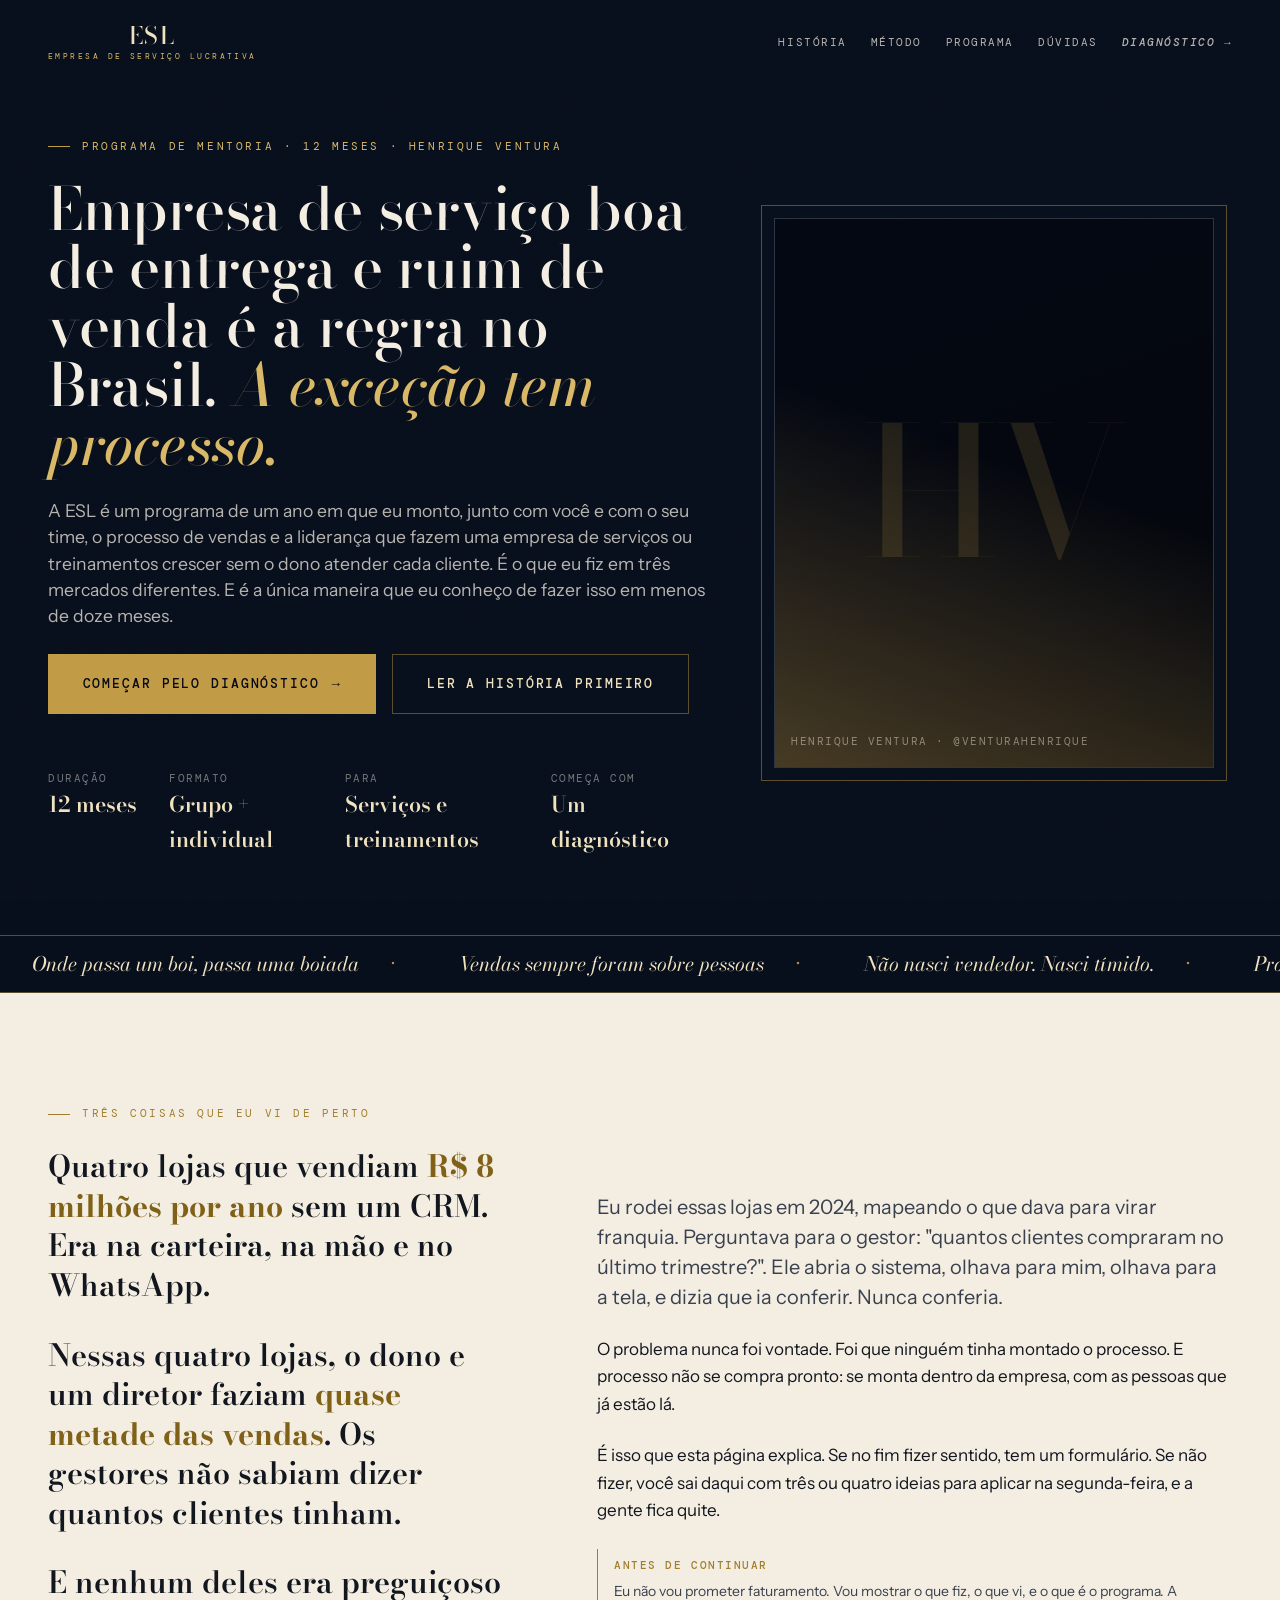
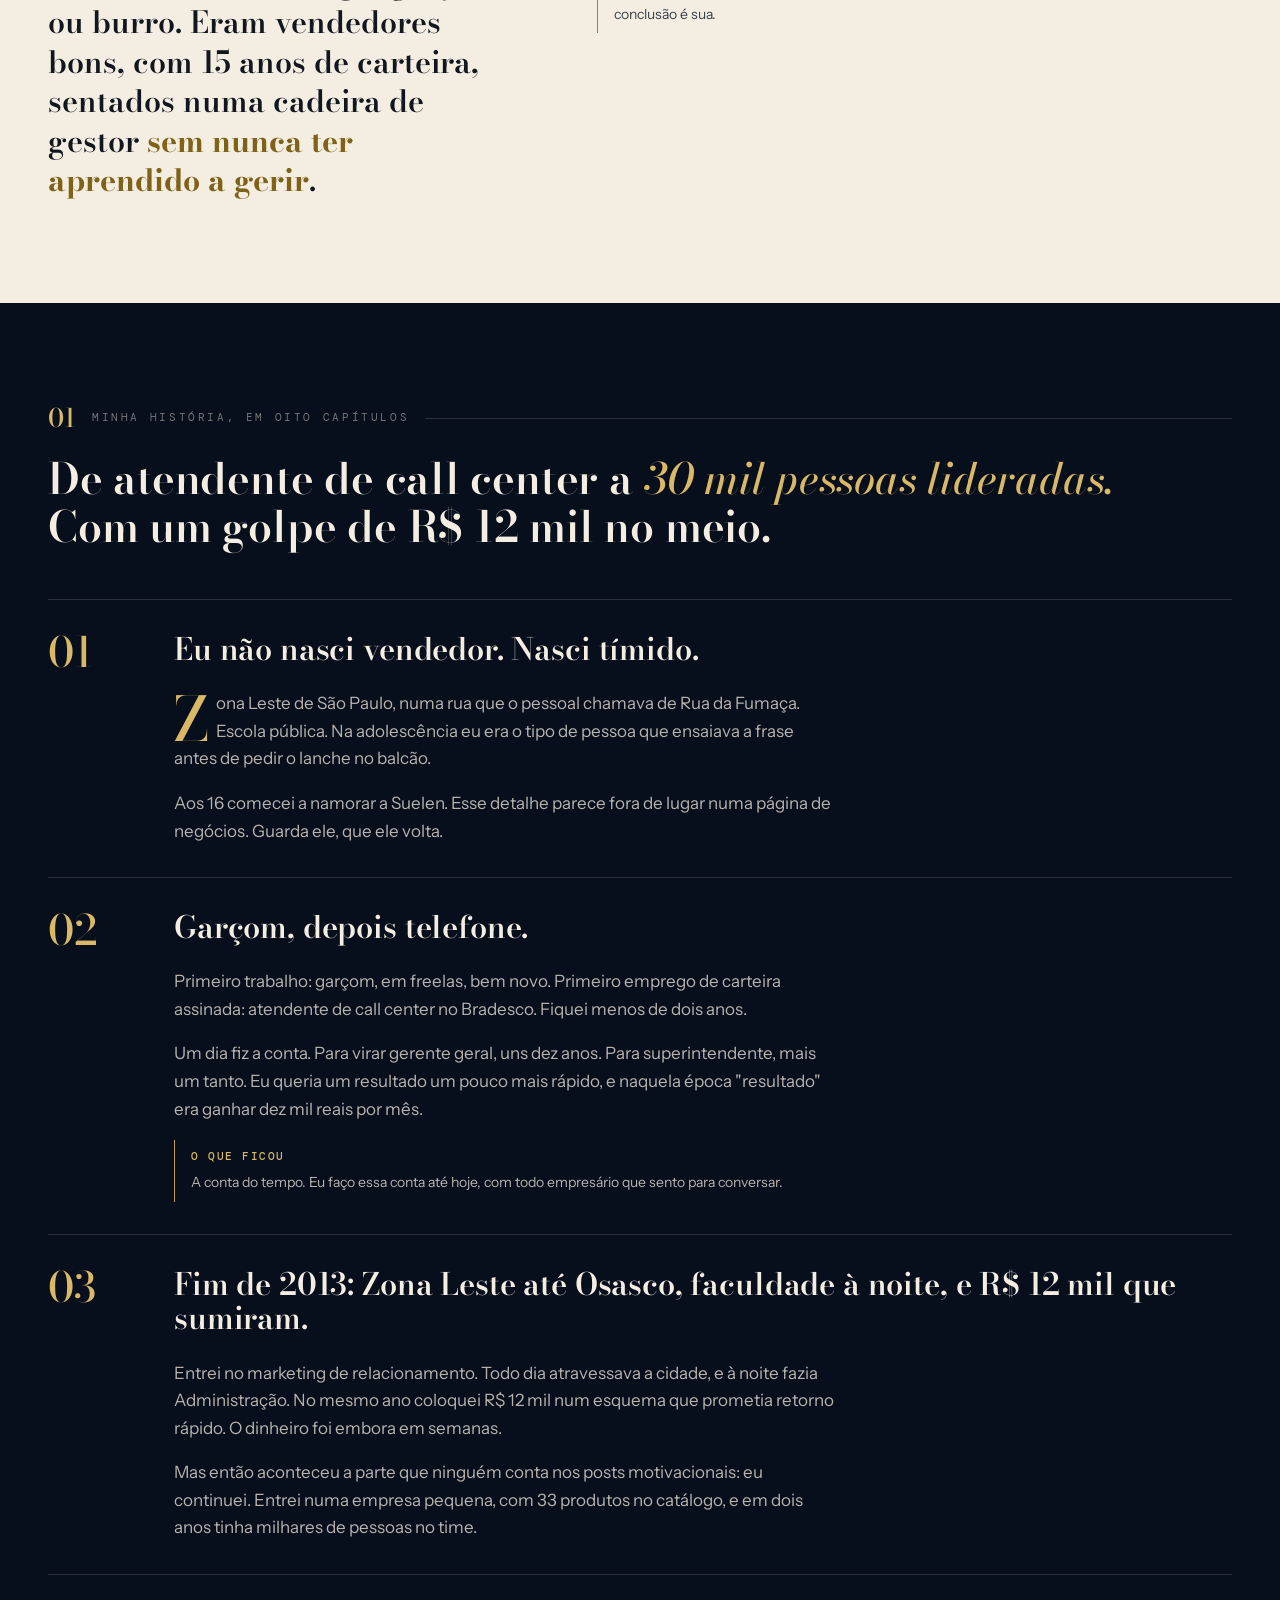
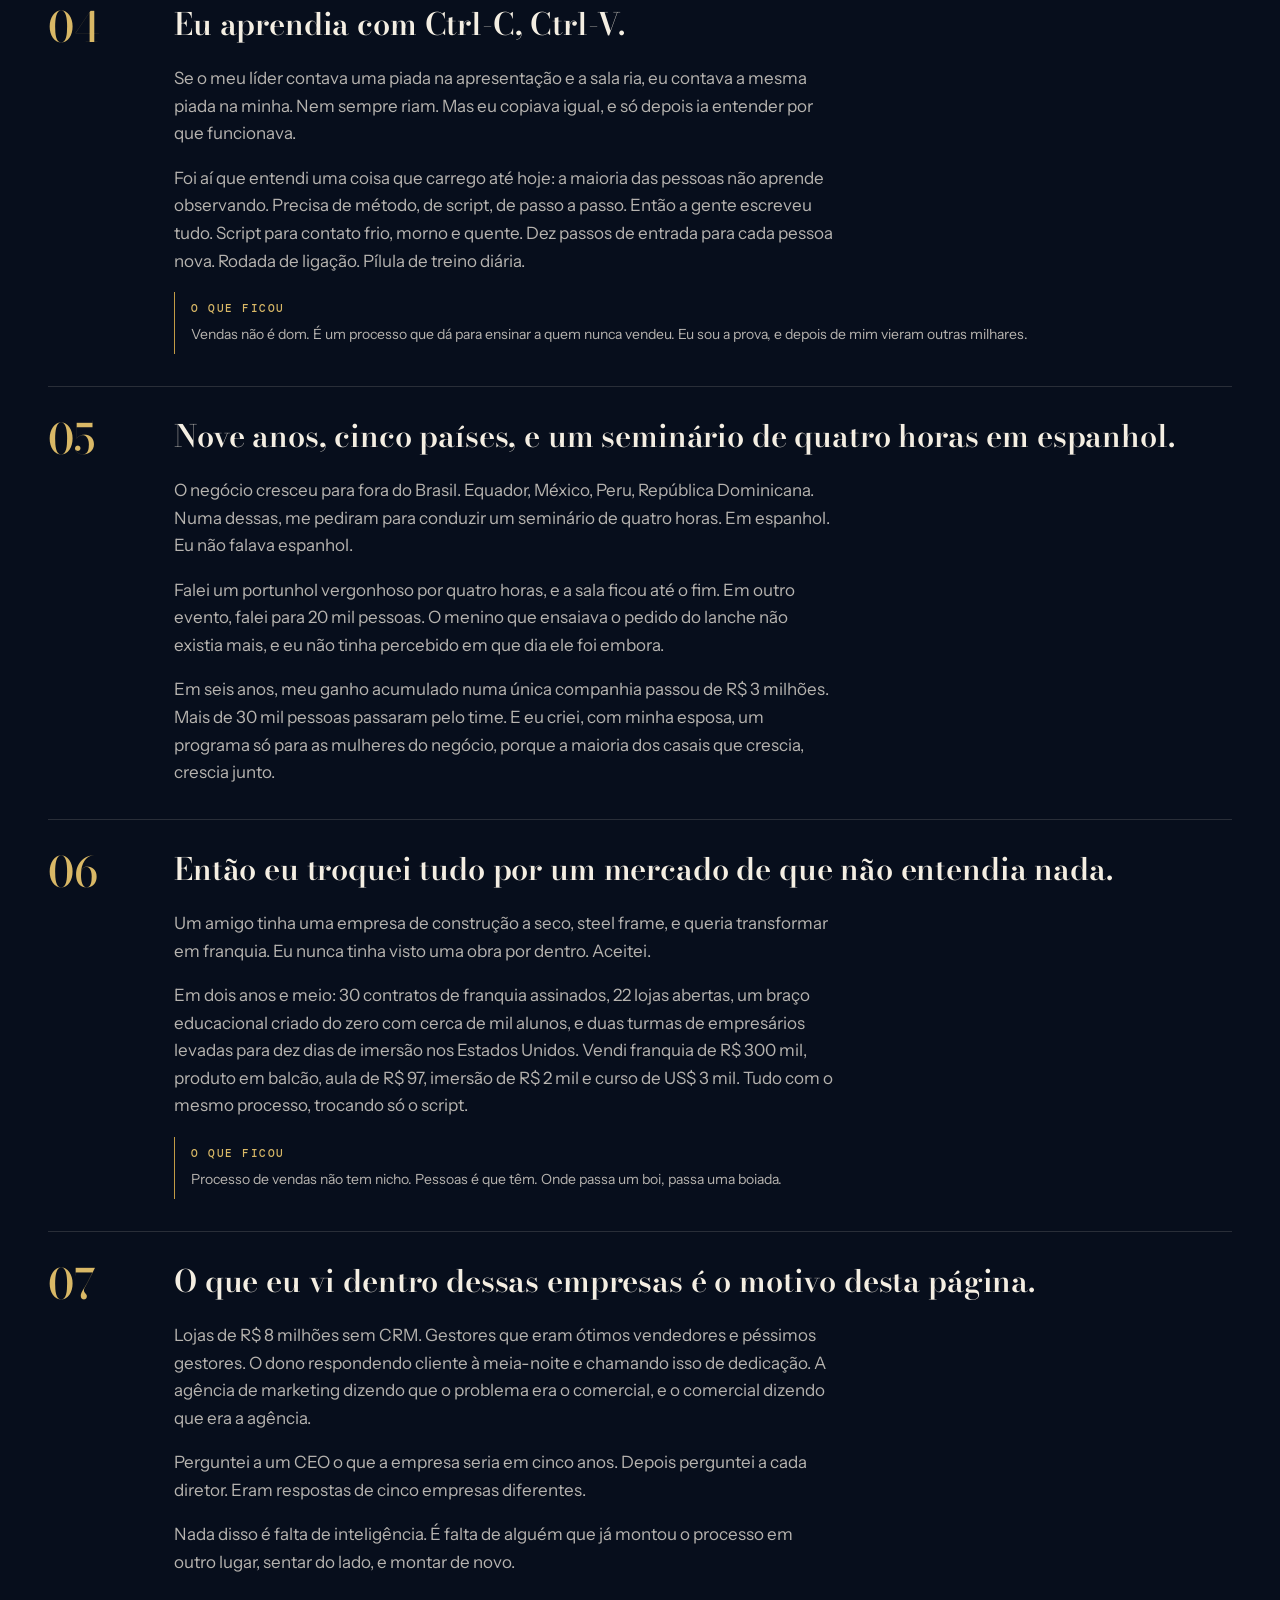
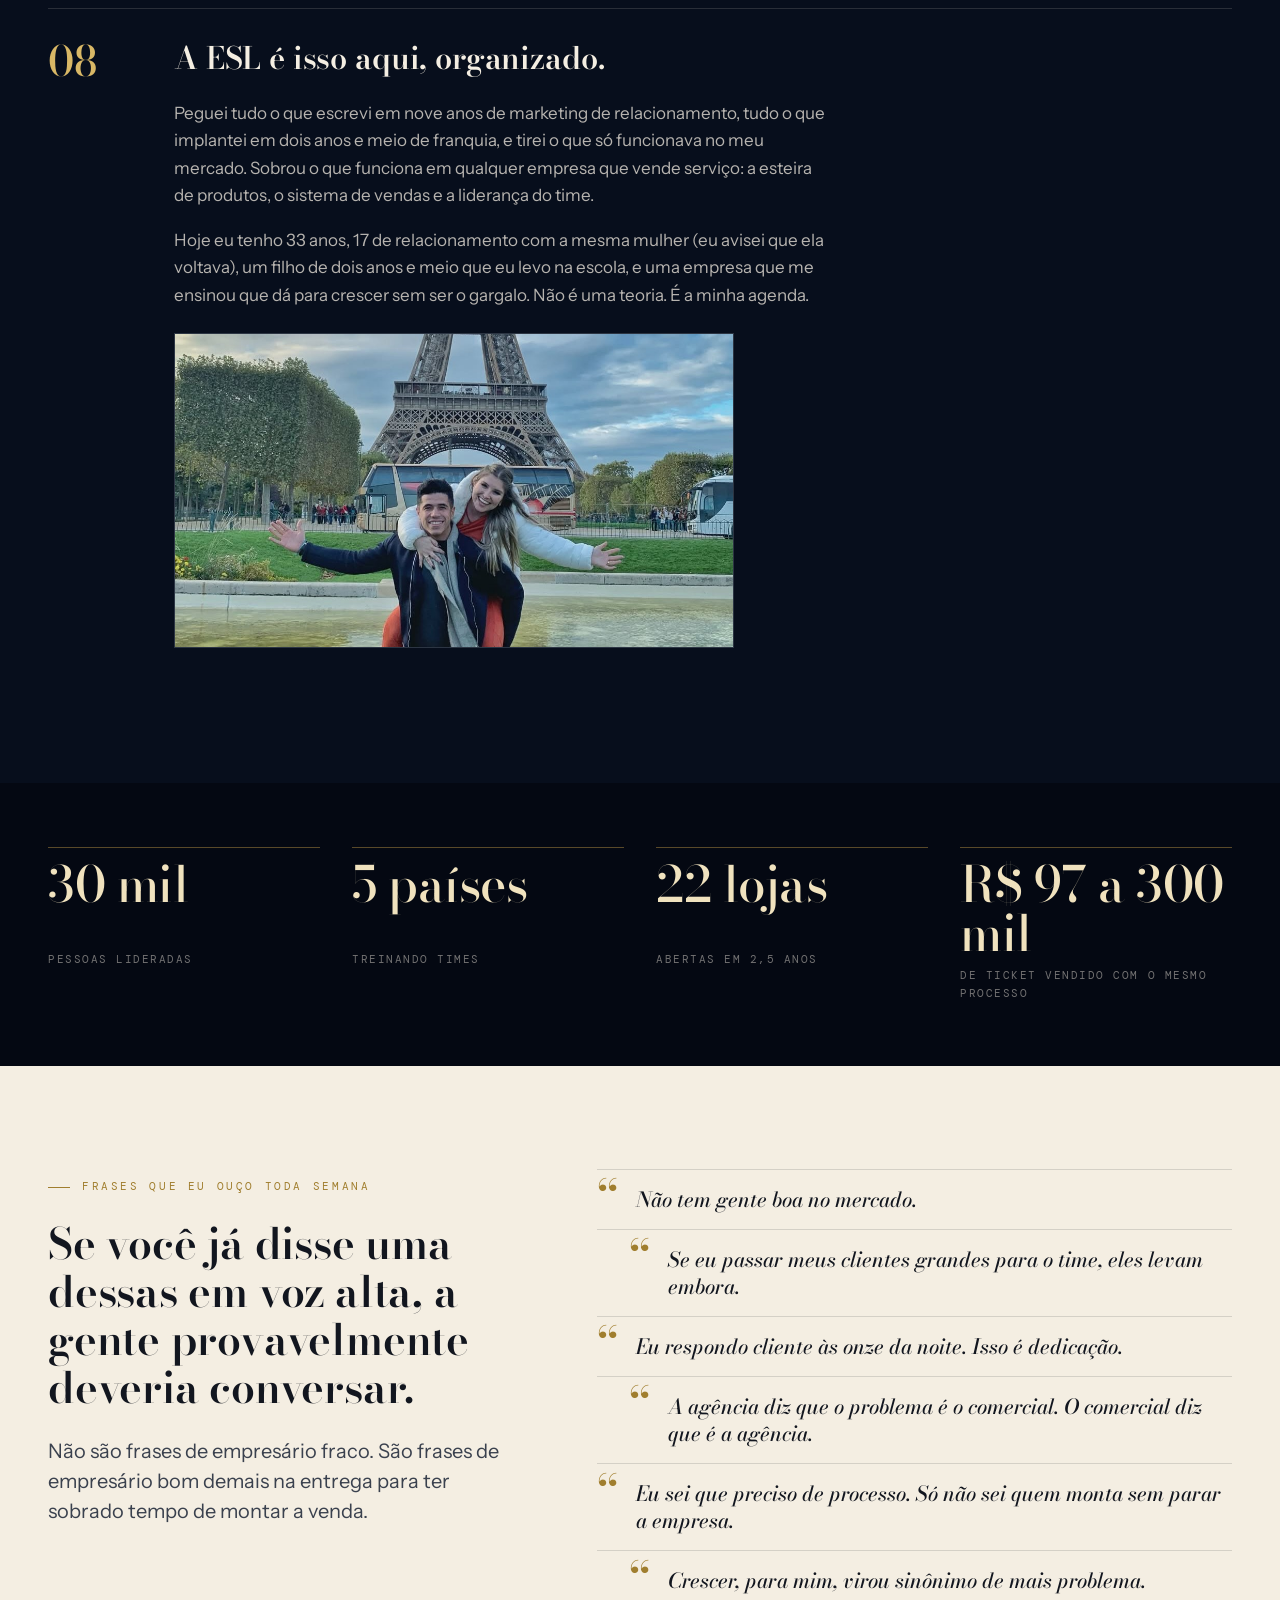
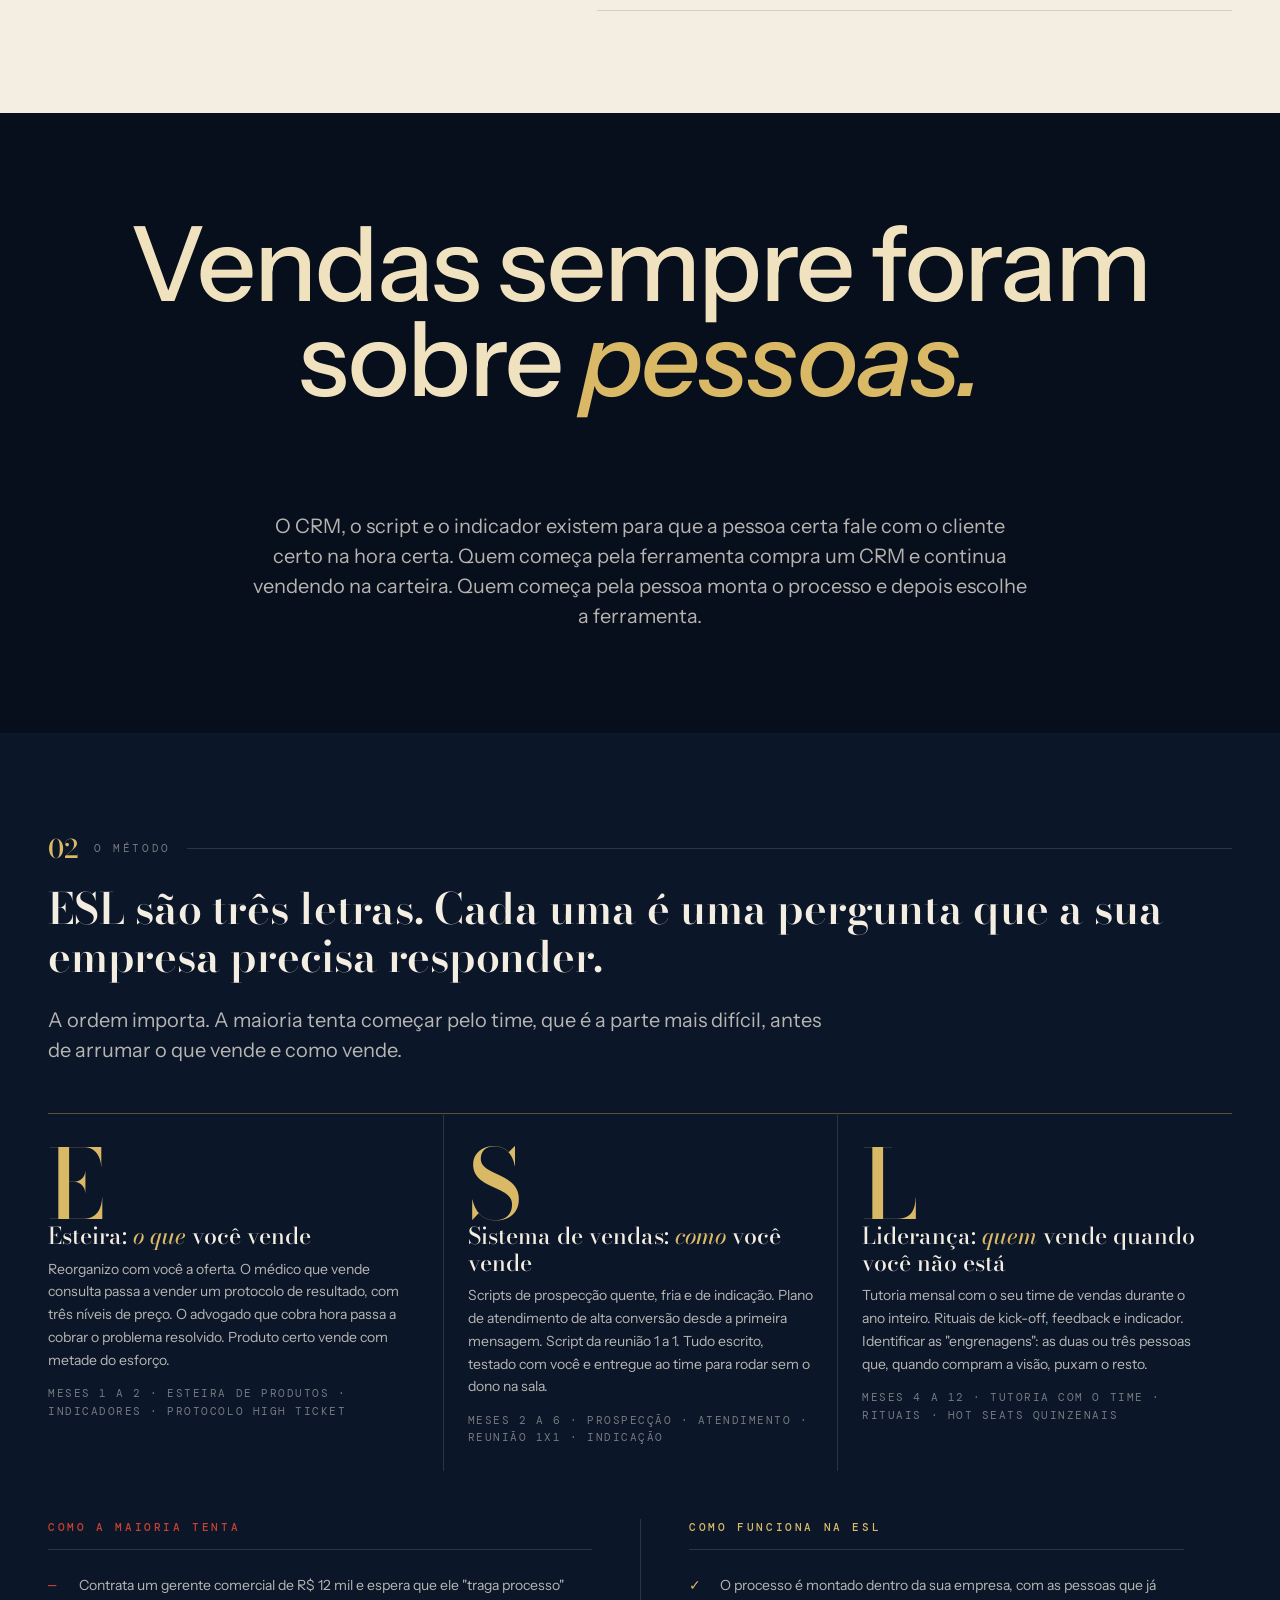
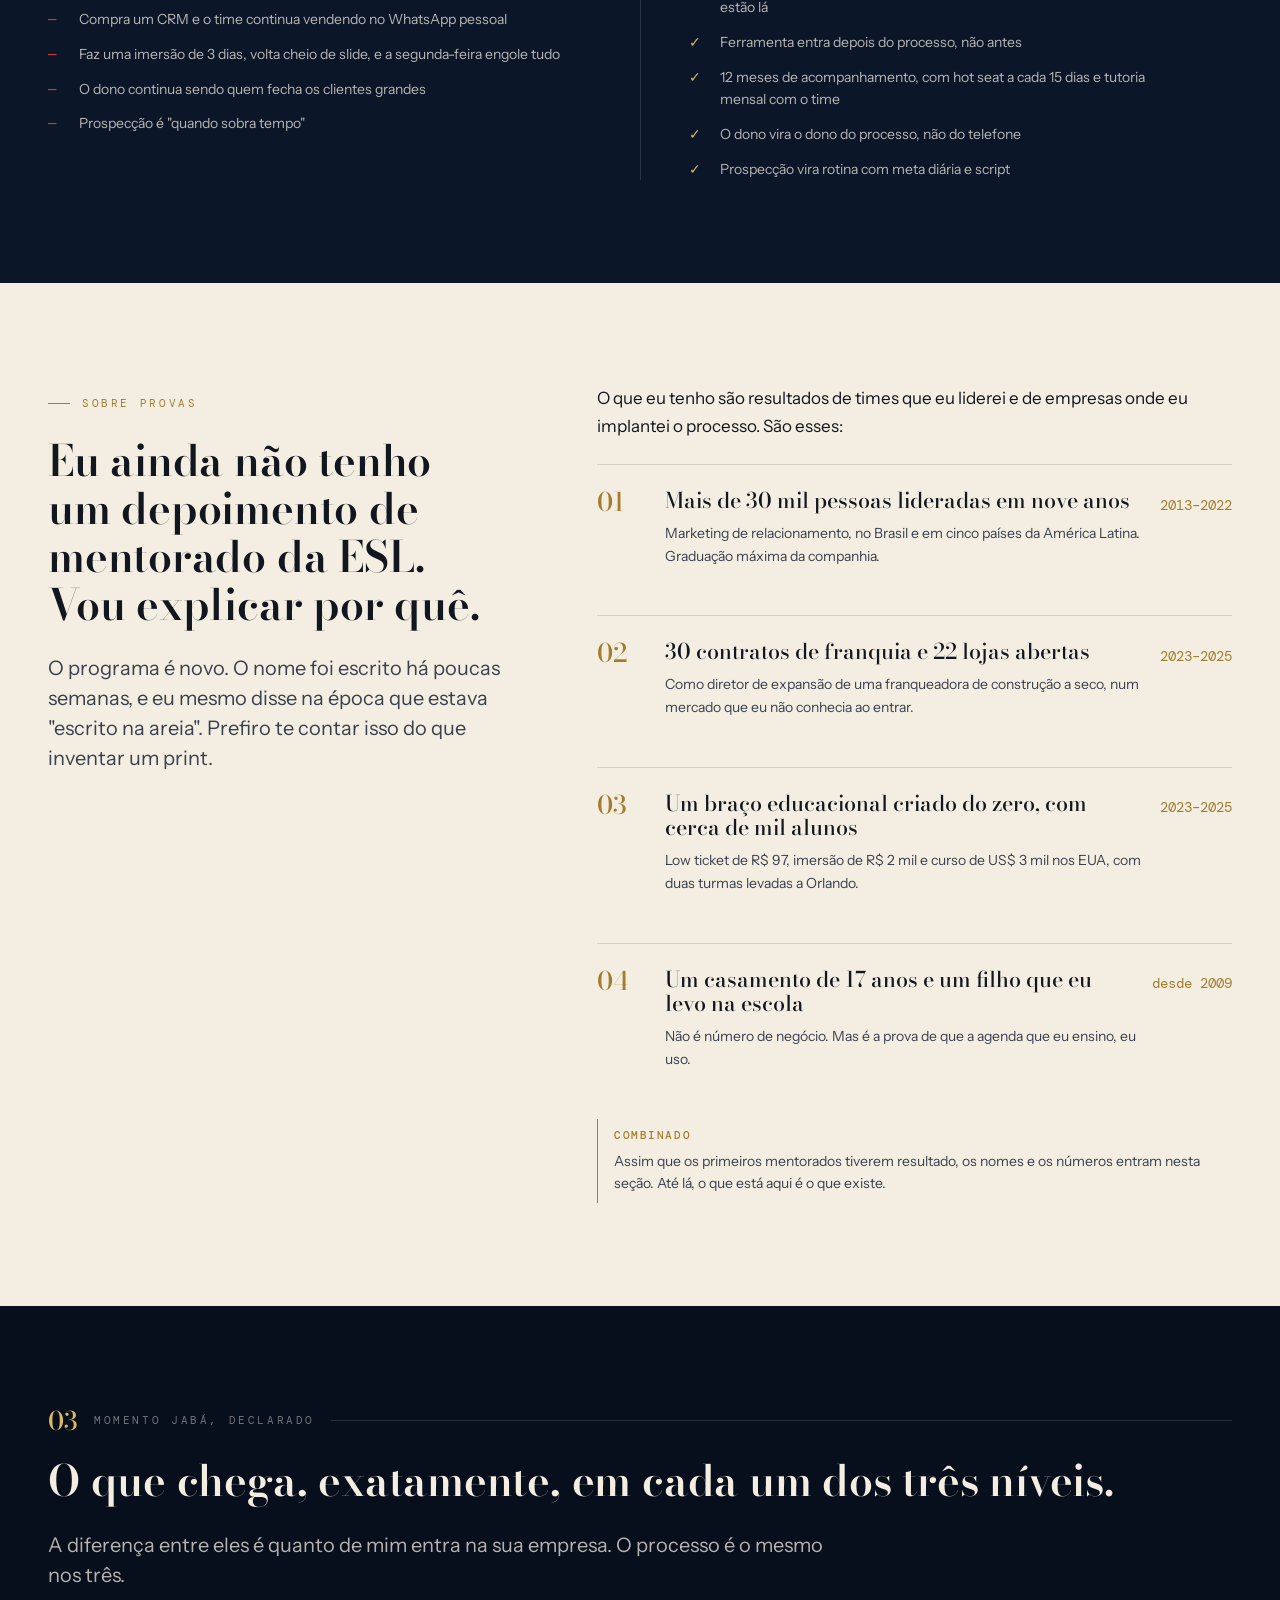
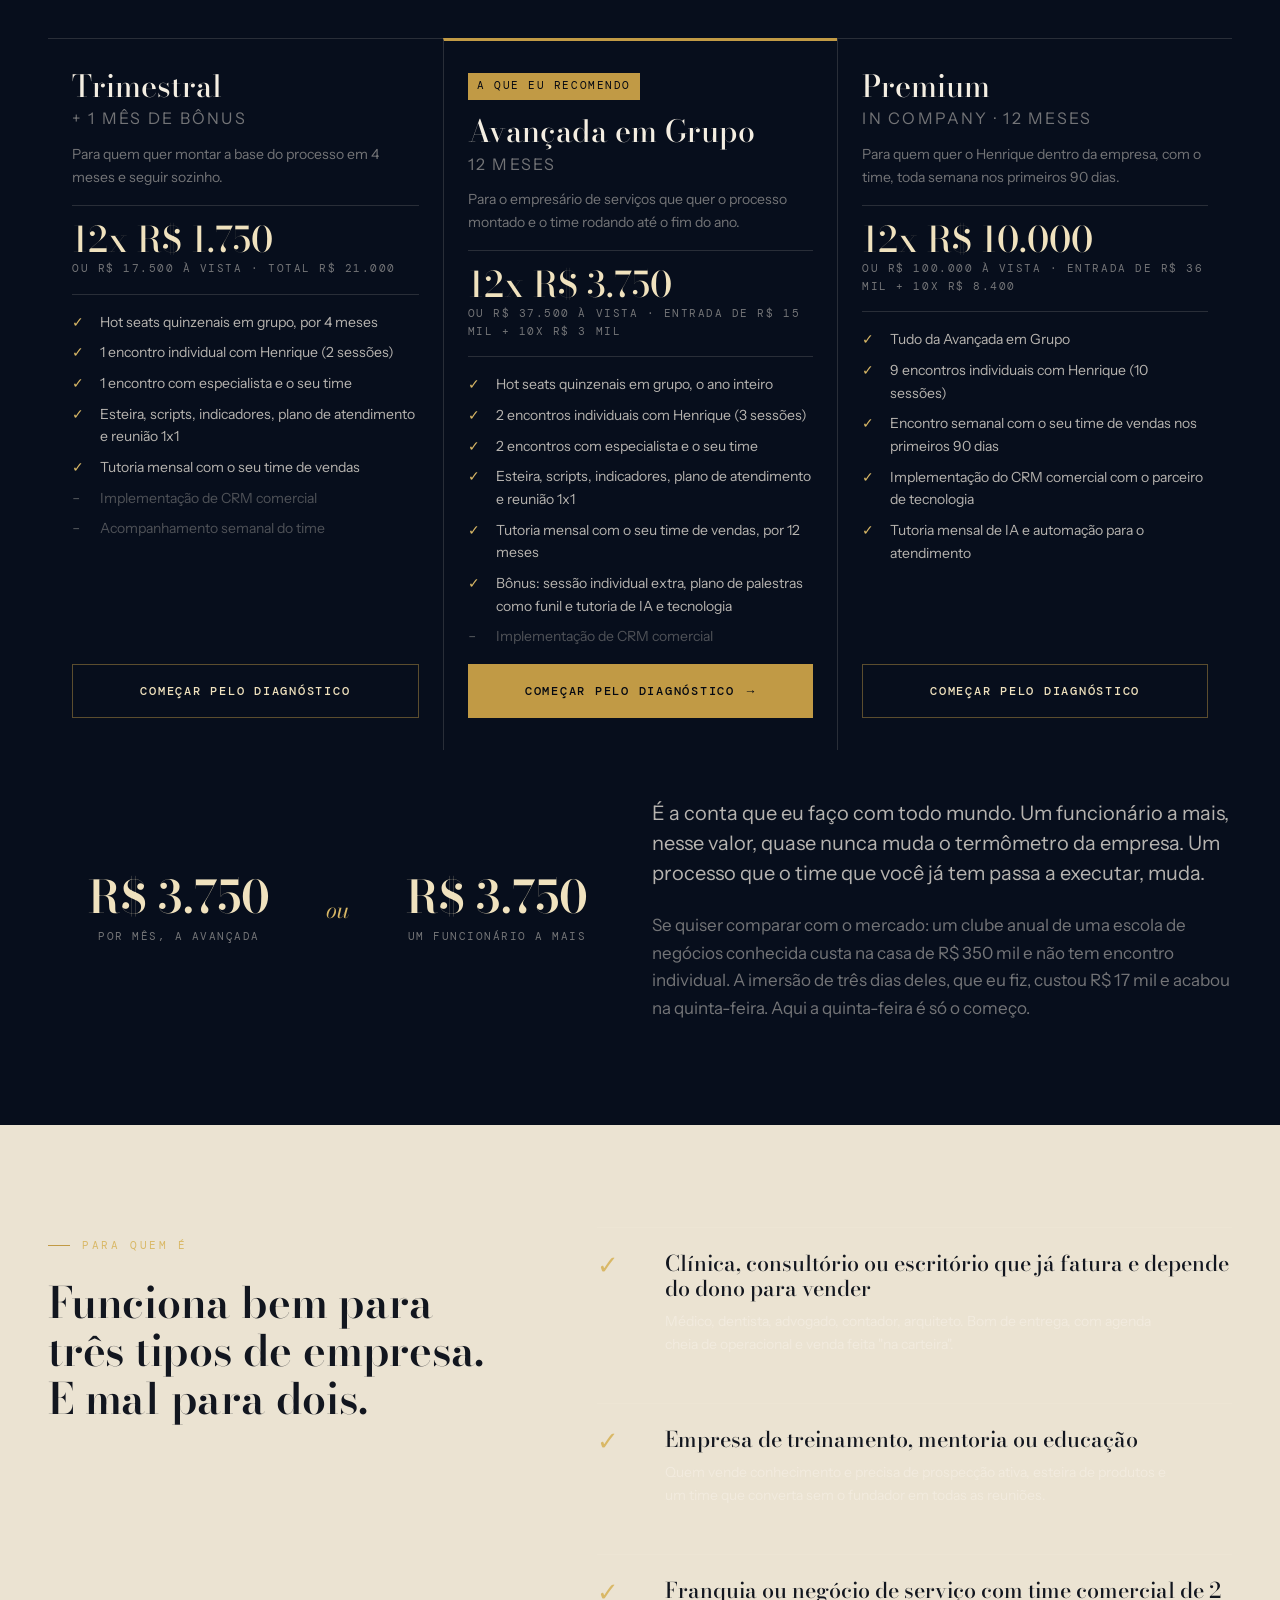
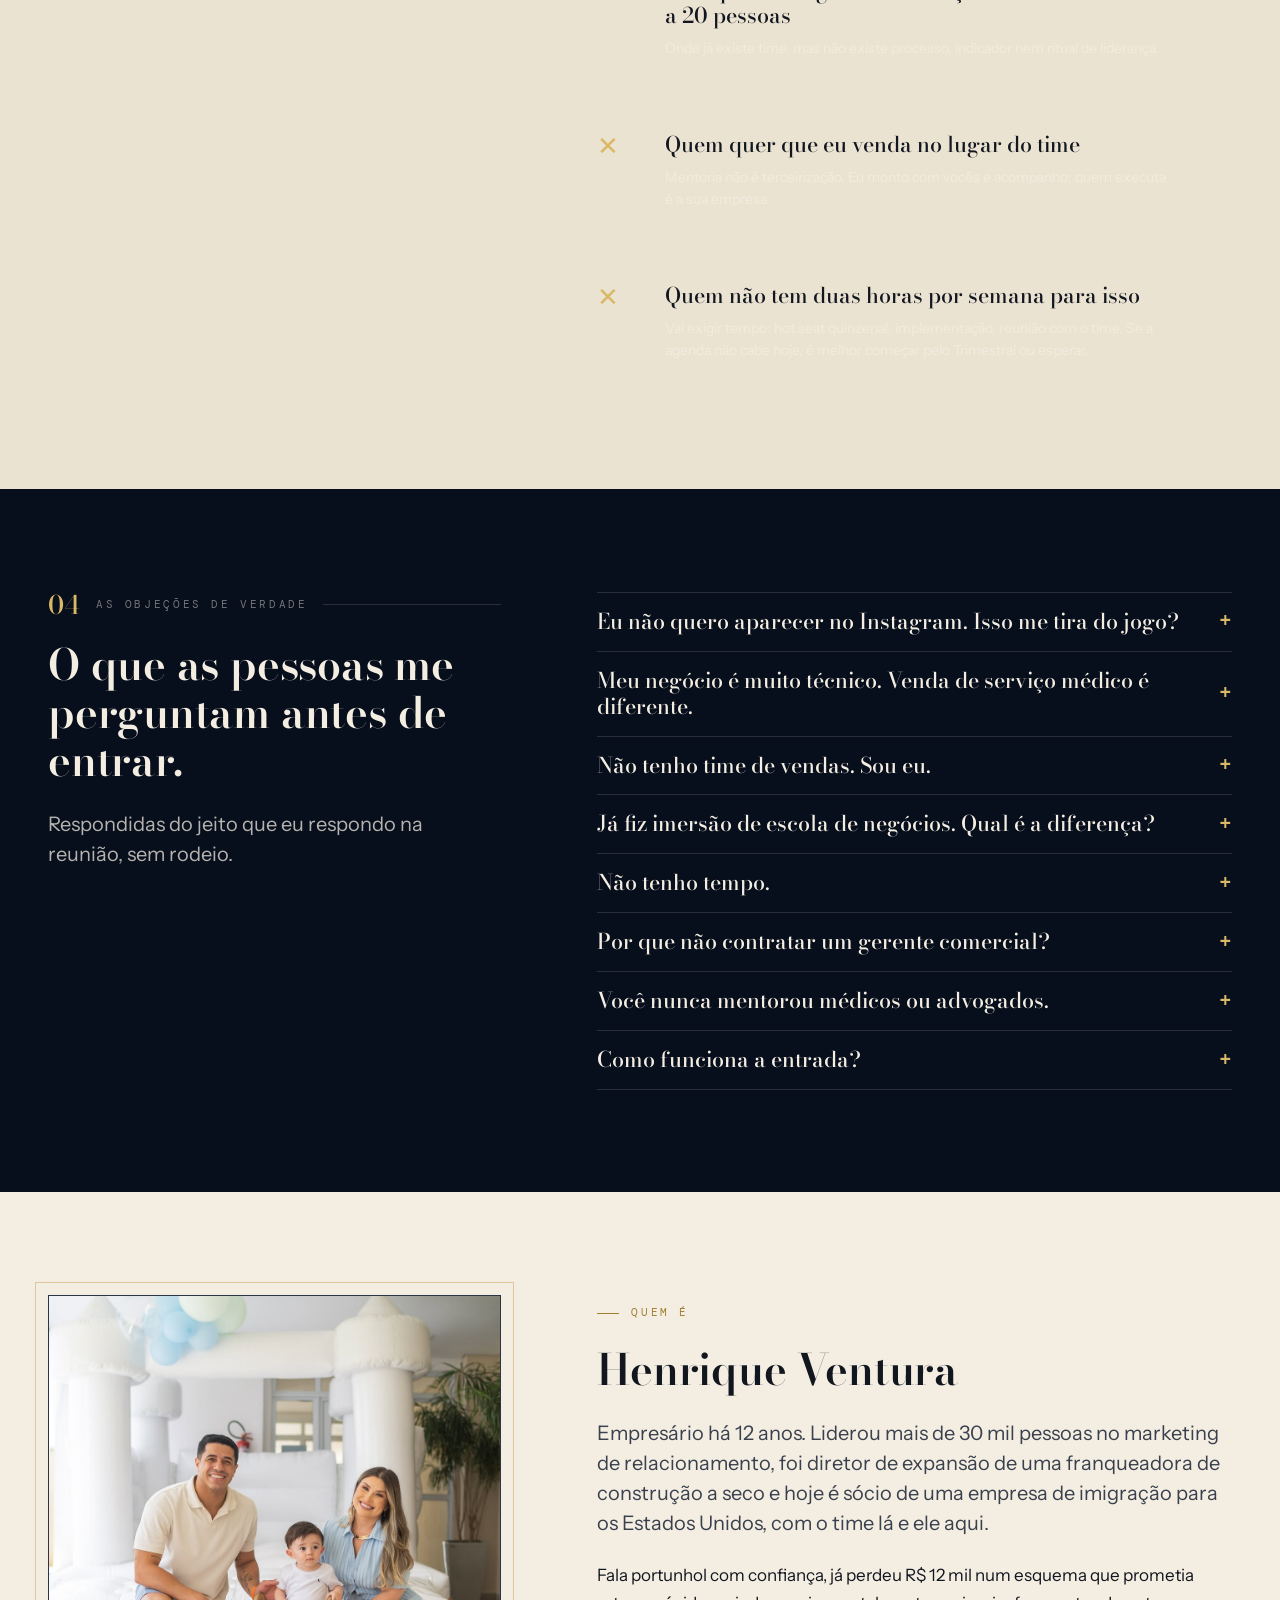
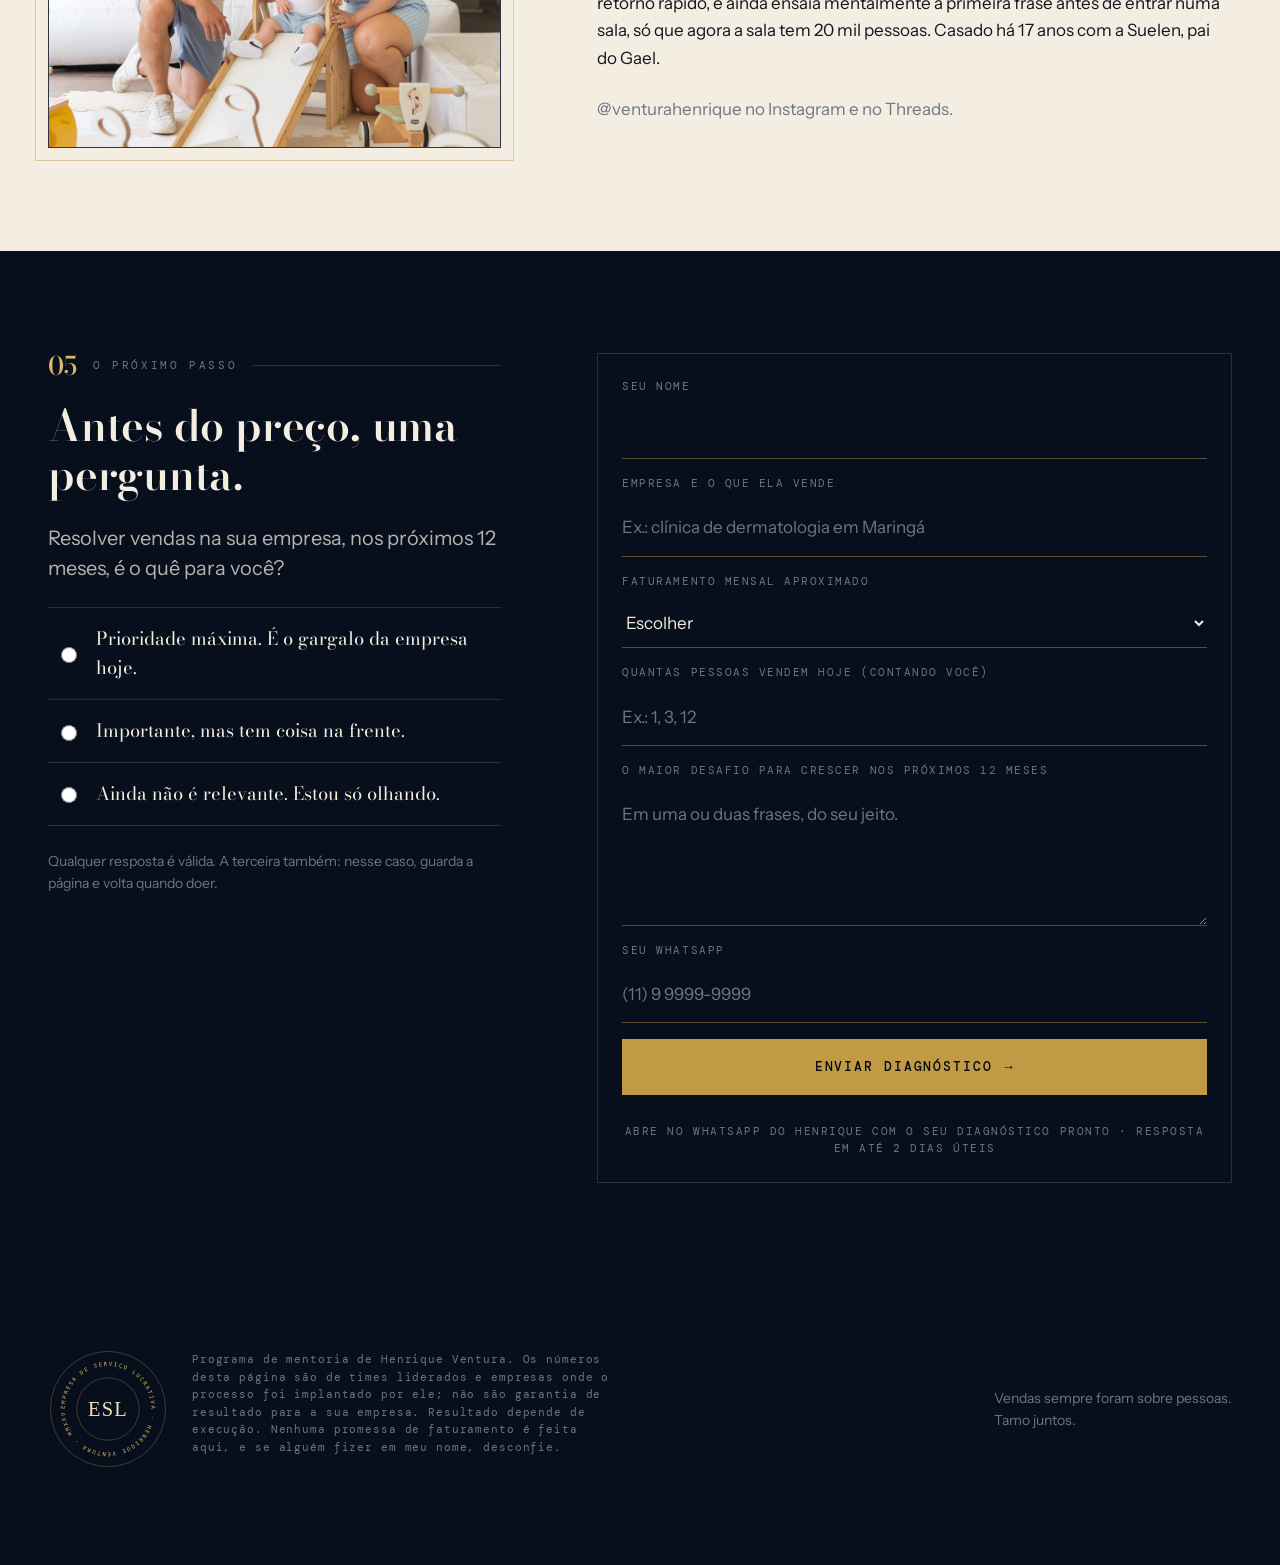
==== commit fa91945c: "Legibilidade: Bodoni com eixo óptico baixo e peso 600 em títulos e premissas; ouro mais escuro sobre" ====
--- a/index.html
+++ b/index.html
@@ -28,10 +28,10 @@
   nav.top .links a:hover { color: var(--gold-400); }
   @media (min-width: 820px) { nav.top .links { display: flex; } }
 
-  .premise { font-family: var(--font-display); font-size: clamp(1.5rem, 1.2rem + 1.2vw, 2.25rem); line-height: 1.22; font-weight: 500; }
+  .premise { font-family: var(--font-display); font-size: clamp(1.35rem, 1.1rem + 1vw, 2rem); line-height: 1.3; font-weight: 600; font-variation-settings: "opsz" 16; letter-spacing: 0; }
   .premise + .premise { margin-top: var(--s-5); }
-  .premise strong { font-weight: 600; color: var(--gold-400); }
-  .on-paper .premise strong { color: var(--gold-600); }
+  .premise strong { font-weight: 700; color: var(--gold-400); }
+  .on-paper .premise strong { color: var(--gold-700); }
 
   .numbers { display: grid; gap: var(--s-6); grid-template-columns: repeat(2, 1fr); }
   @media (min-width: 820px) { .numbers { grid-template-columns: repeat(4, 1fr); } }
--- a/assets/esl.css
+++ b/assets/esl.css
@@ -16,6 +16,7 @@
   --navy-600: #1A3357;
 
   --gold-600: #A07E2E;
+  --gold-700: #7F6118;   /* ouro para texto sobre papel: contraste 5:1 */
   --gold-500: #C19A45;
   --gold-400: #D9B866;
   --champagne: #F0E2BE;
@@ -129,9 +130,9 @@
   margin: 0;
   font-variation-settings: "opsz" 72;
 }
-h1, .h1 { font-size: var(--fs-h1); line-height: var(--lh-tight); font-variation-settings: "opsz" 96; }
-h2, .h2 { font-size: var(--fs-h2); }
-h3, .h3 { font-size: var(--fs-h3); font-variation-settings: "opsz" 36; }
+h1, .h1 { font-size: var(--fs-h1); line-height: var(--lh-tight); font-variation-settings: "opsz" 72; }
+h2, .h2 { font-size: var(--fs-h2); font-weight: 600; font-variation-settings: "opsz" 36; }
+h3, .h3 { font-size: var(--fs-h3); font-weight: 600; font-variation-settings: "opsz" 20; }
 .giant { font-size: var(--fs-giant); line-height: 0.92; letter-spacing: -0.02em; font-weight: 500; font-variation-settings: "opsz" 96; }
 em.gold, .gold { color: var(--gold-400); font-style: italic; font-weight: 500; }
 .lead { font-size: var(--fs-lead); line-height: 1.5; color: var(--mist); max-width: var(--measure); }
@@ -154,7 +155,7 @@
 .on-paper .muted { color: var(--ink-3); }
 .on-paper .eyebrow { color: var(--gold-600); }
 .on-paper .eyebrow::before { background: var(--gold-600); }
-.on-paper em.gold, .on-paper .gold { color: var(--gold-600); }
+.on-paper em.gold, .on-paper .gold { color: var(--gold-700); font-weight: 600; }
 .on-paper-2 { background: var(--paper-2); color: var(--ink); }
 .on-navy-800 { background: var(--navy-800); }
 .on-navy-950 { background: var(--navy-950); }
@@ -283,13 +284,13 @@
 .on-paper .lesson b { color: var(--gold-600); }
 
 /* Citação */
-.quote { font-family: var(--font-display); font-size: clamp(1.3rem, 1.1rem + 0.8vw, 1.8rem); font-style: italic; font-weight: 400; line-height: 1.3; margin: 0; padding-left: var(--s-5); border-left: 1px solid var(--gold-500); }
+.quote { font-family: var(--font-display); font-size: clamp(1.3rem, 1.1rem + 0.8vw, 1.8rem); font-style: italic; font-weight: 500; font-variation-settings: "opsz" 18; line-height: 1.3; margin: 0; padding-left: var(--s-5); border-left: 1px solid var(--gold-500); }
 .quote cite { display: block; font-family: var(--font-mono); font-style: normal; font-size: var(--fs-eyebrow); letter-spacing: var(--track-mid); text-transform: uppercase; color: var(--mist-2); margin-top: var(--s-3); }
 .on-paper .quote cite { color: var(--ink-3); }
 
 /* Espelho do leitor: frases como entradas de diário, com aspas tipográficas grandes */
 .mirror { display: grid; gap: 0; }
-.mirror .m { position: relative; font-family: var(--font-display); font-style: italic; font-size: 1.3rem; line-height: 1.3; padding: var(--s-4) 0 var(--s-4) 2.4rem; border-top: 1px solid var(--hair-ink); }
+.mirror .m { position: relative; font-family: var(--font-display); font-style: italic; font-weight: 500; font-variation-settings: "opsz" 18; font-size: 1.3rem; line-height: 1.3; padding: var(--s-4) 0 var(--s-4) 2.4rem; border-top: 1px solid var(--hair-ink); }
 .mirror .m:last-child { border-bottom: 1px solid var(--hair-ink); }
 .mirror .m::before { content: "“"; position: absolute; left: 0; top: 0.3rem; font-size: 3rem; line-height: 1; color: var(--gold-600); font-style: normal; }
 .mirror .m:nth-child(even) { padding-left: 4.4rem; }
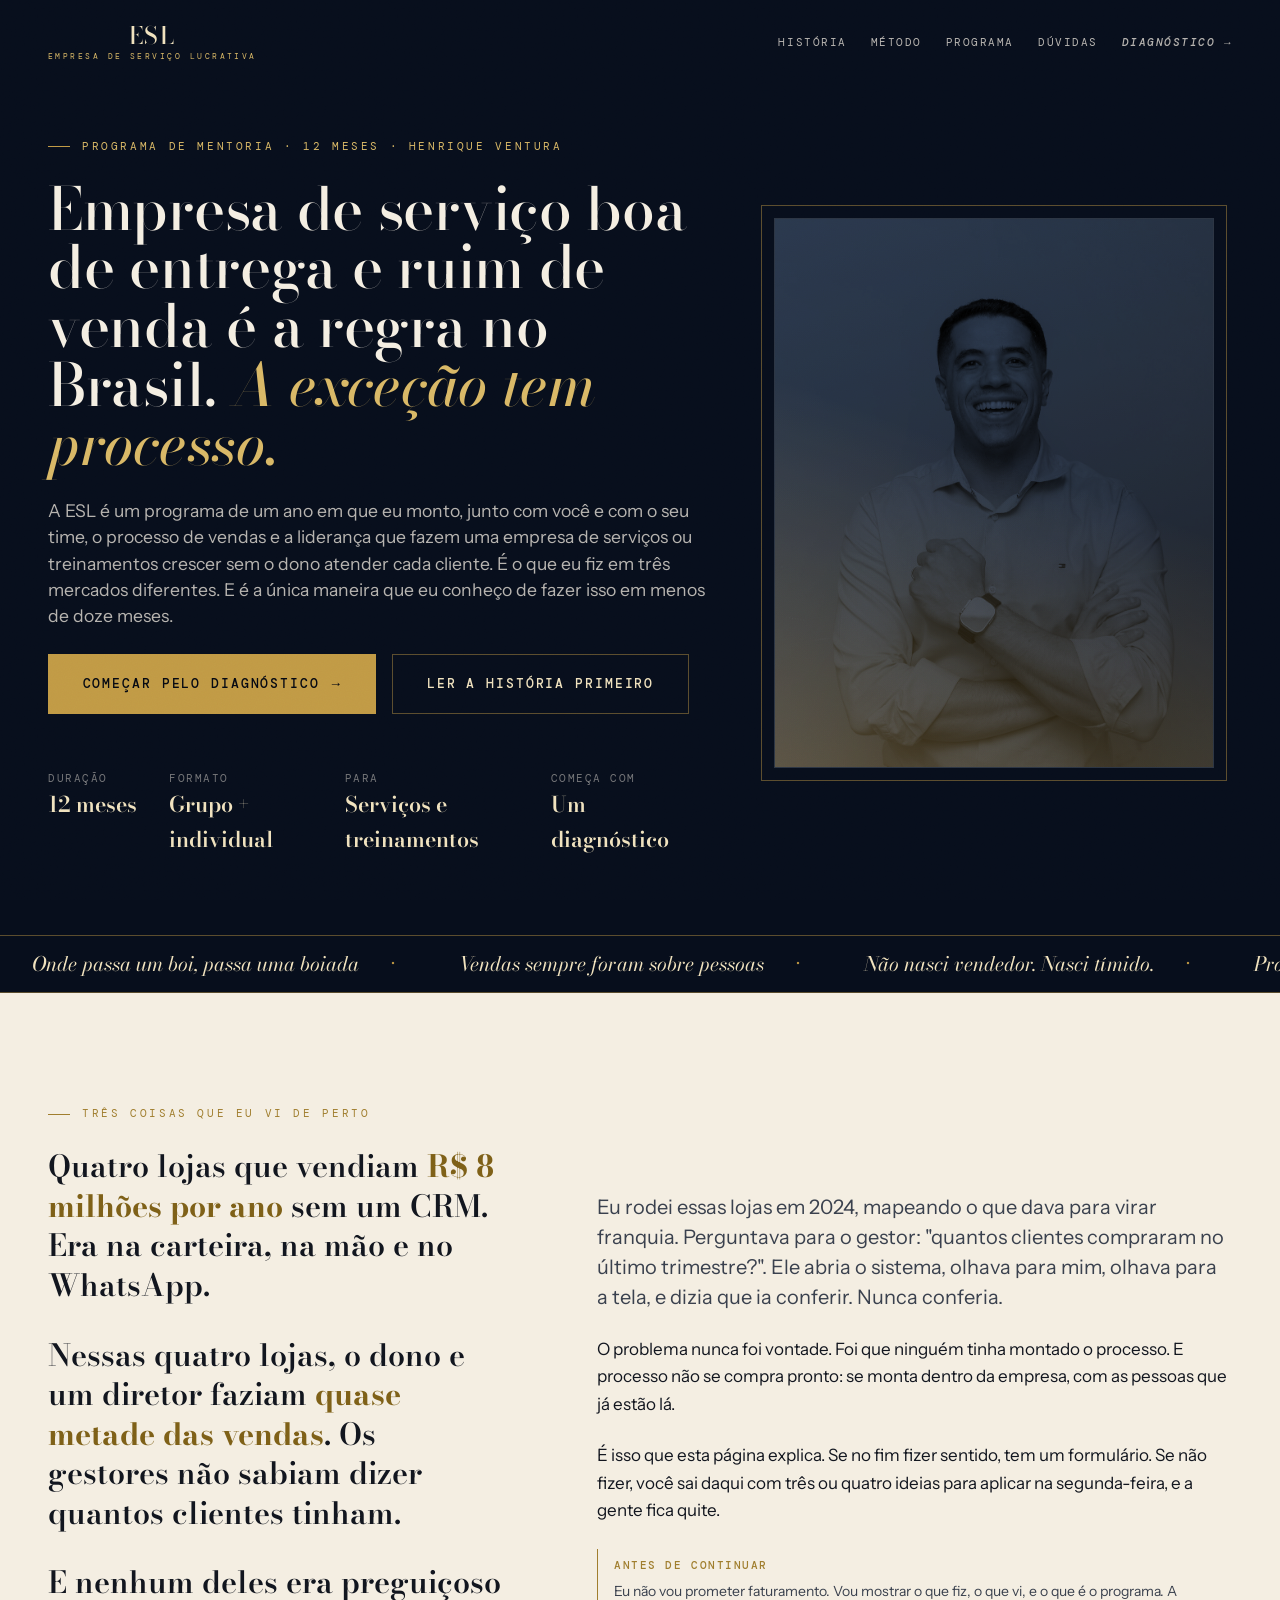
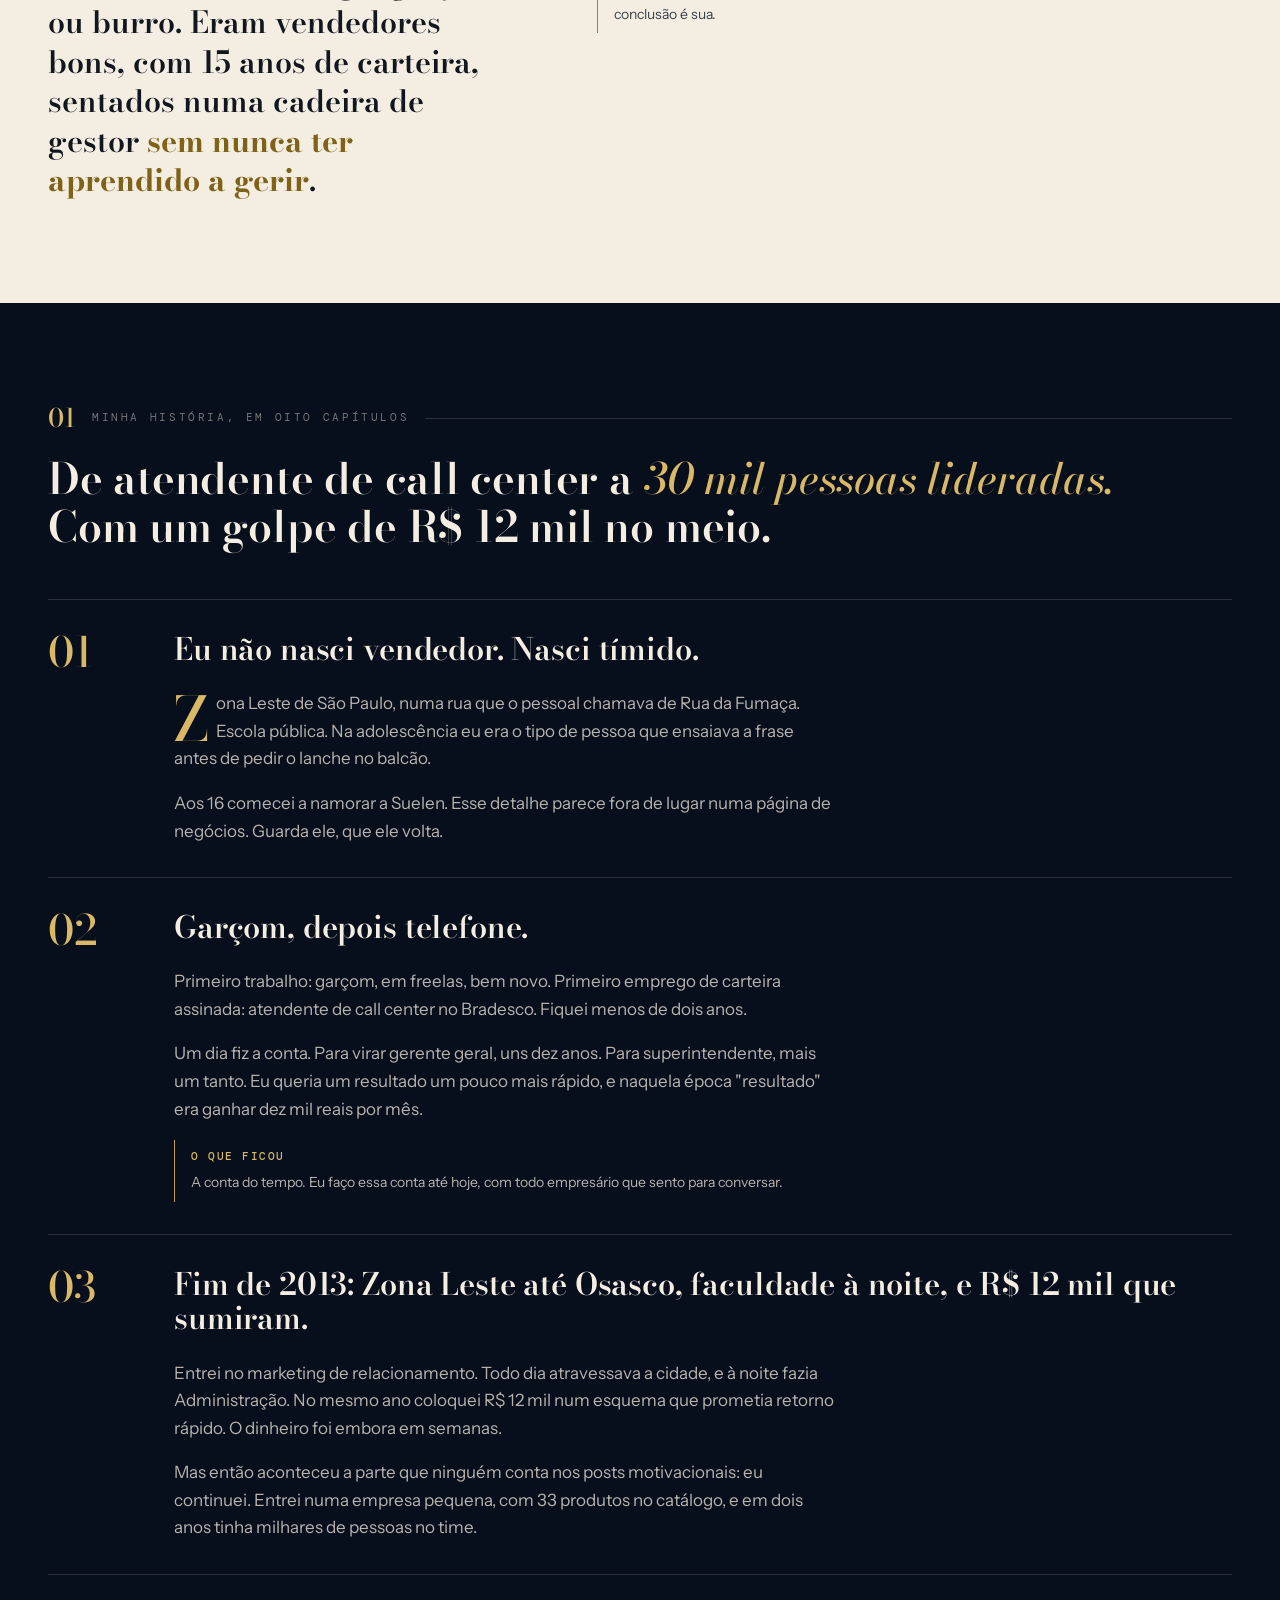
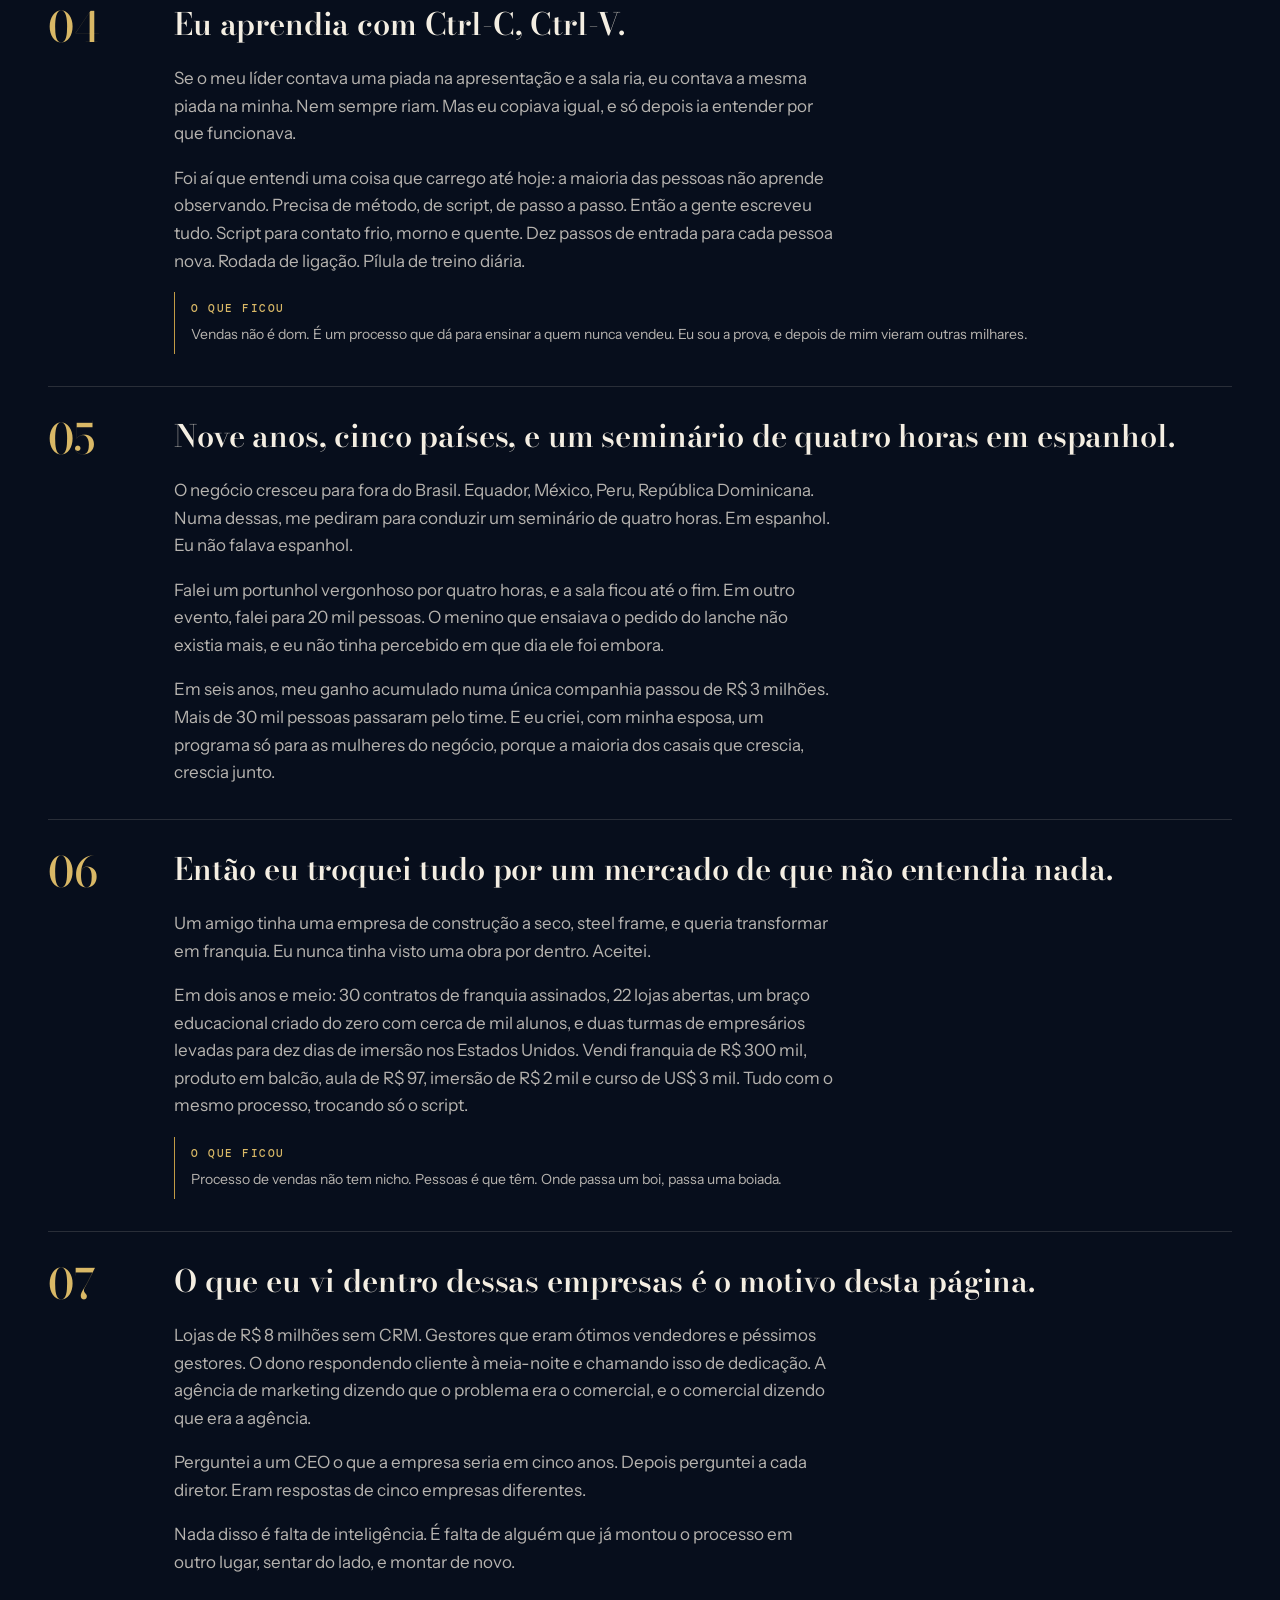
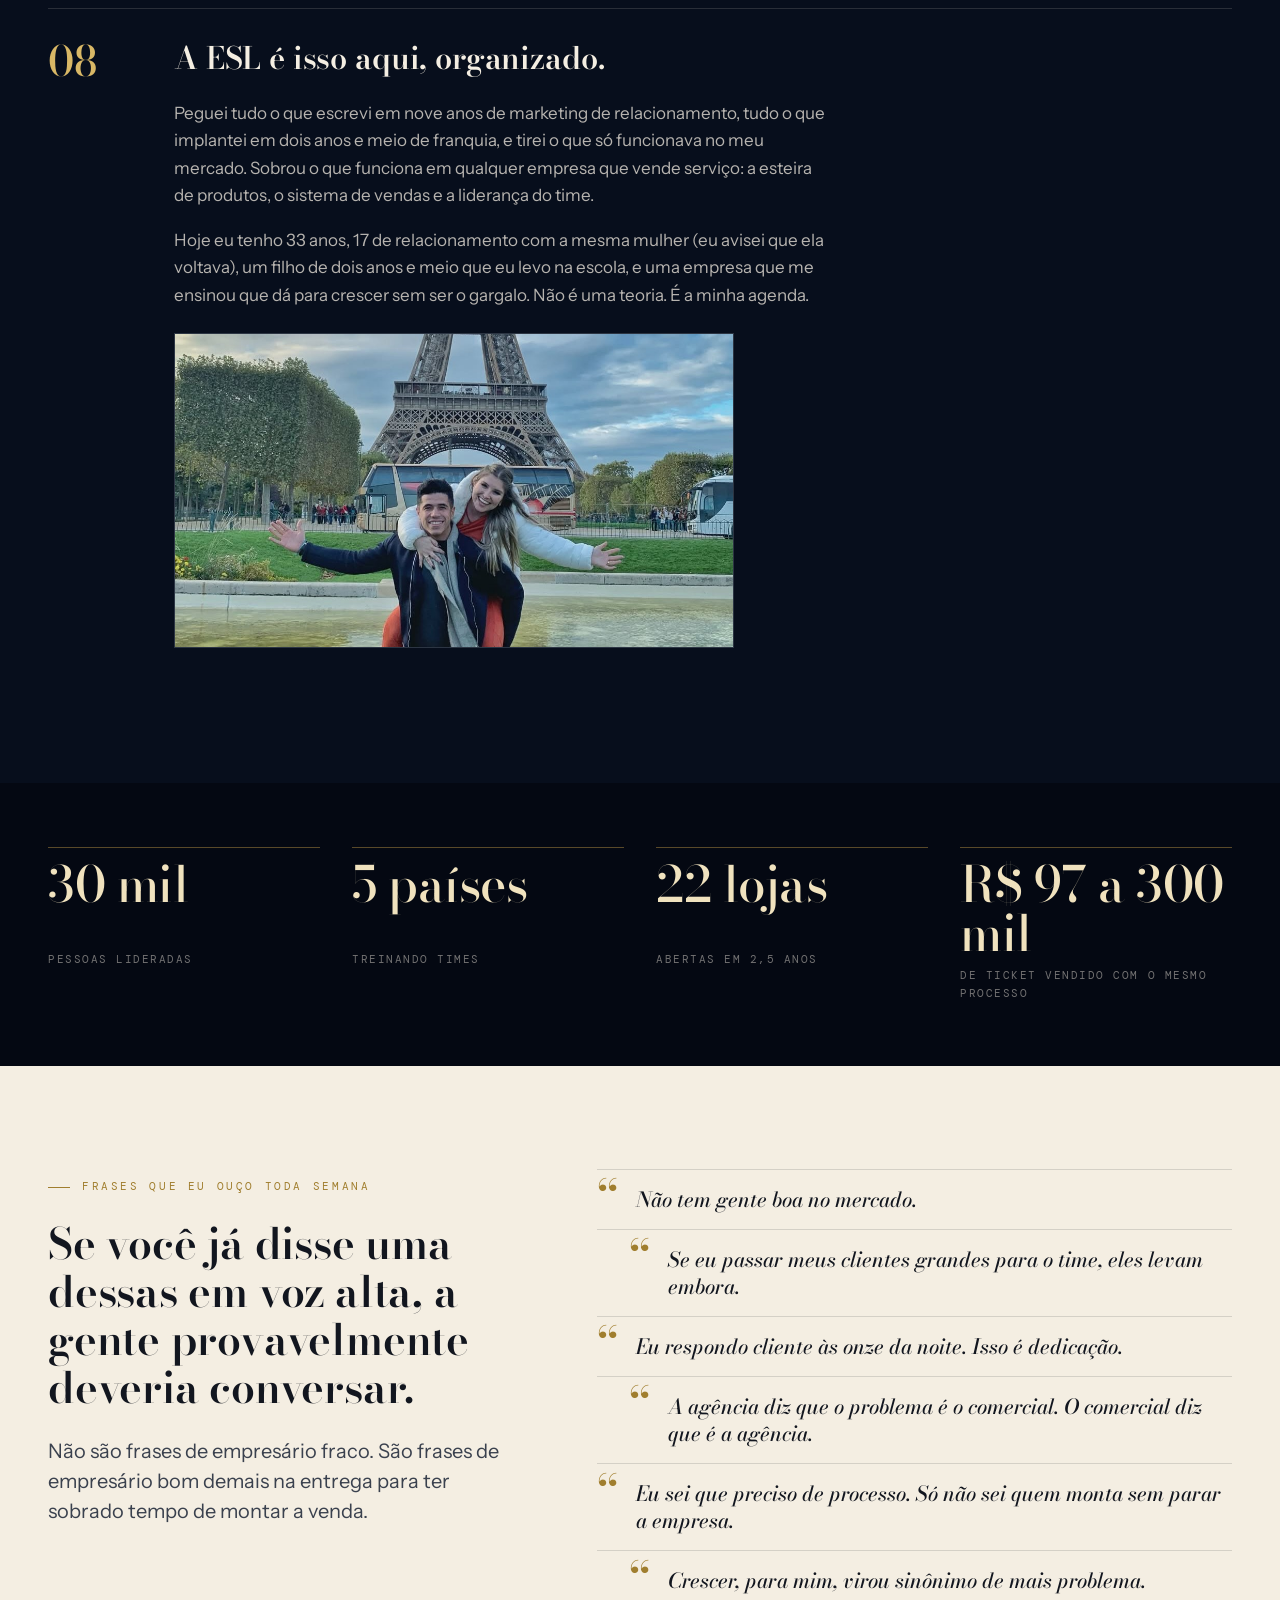
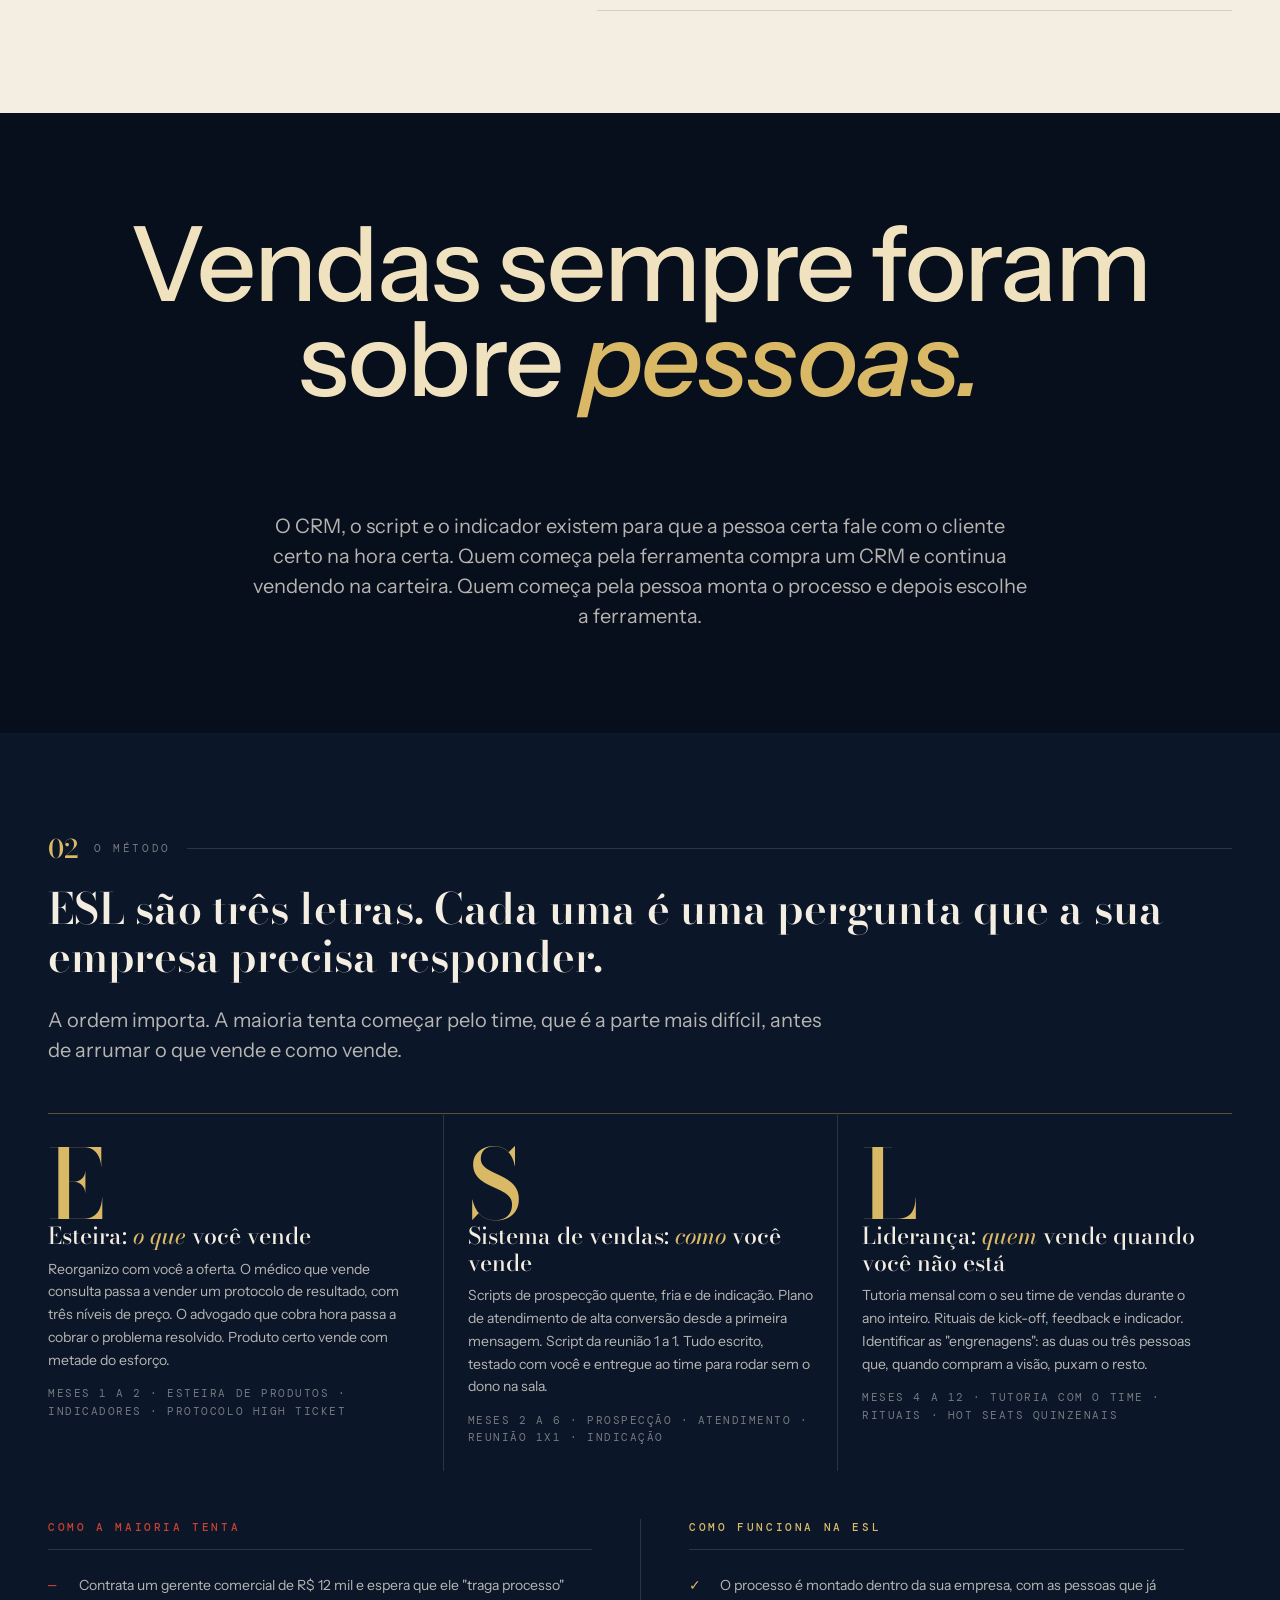
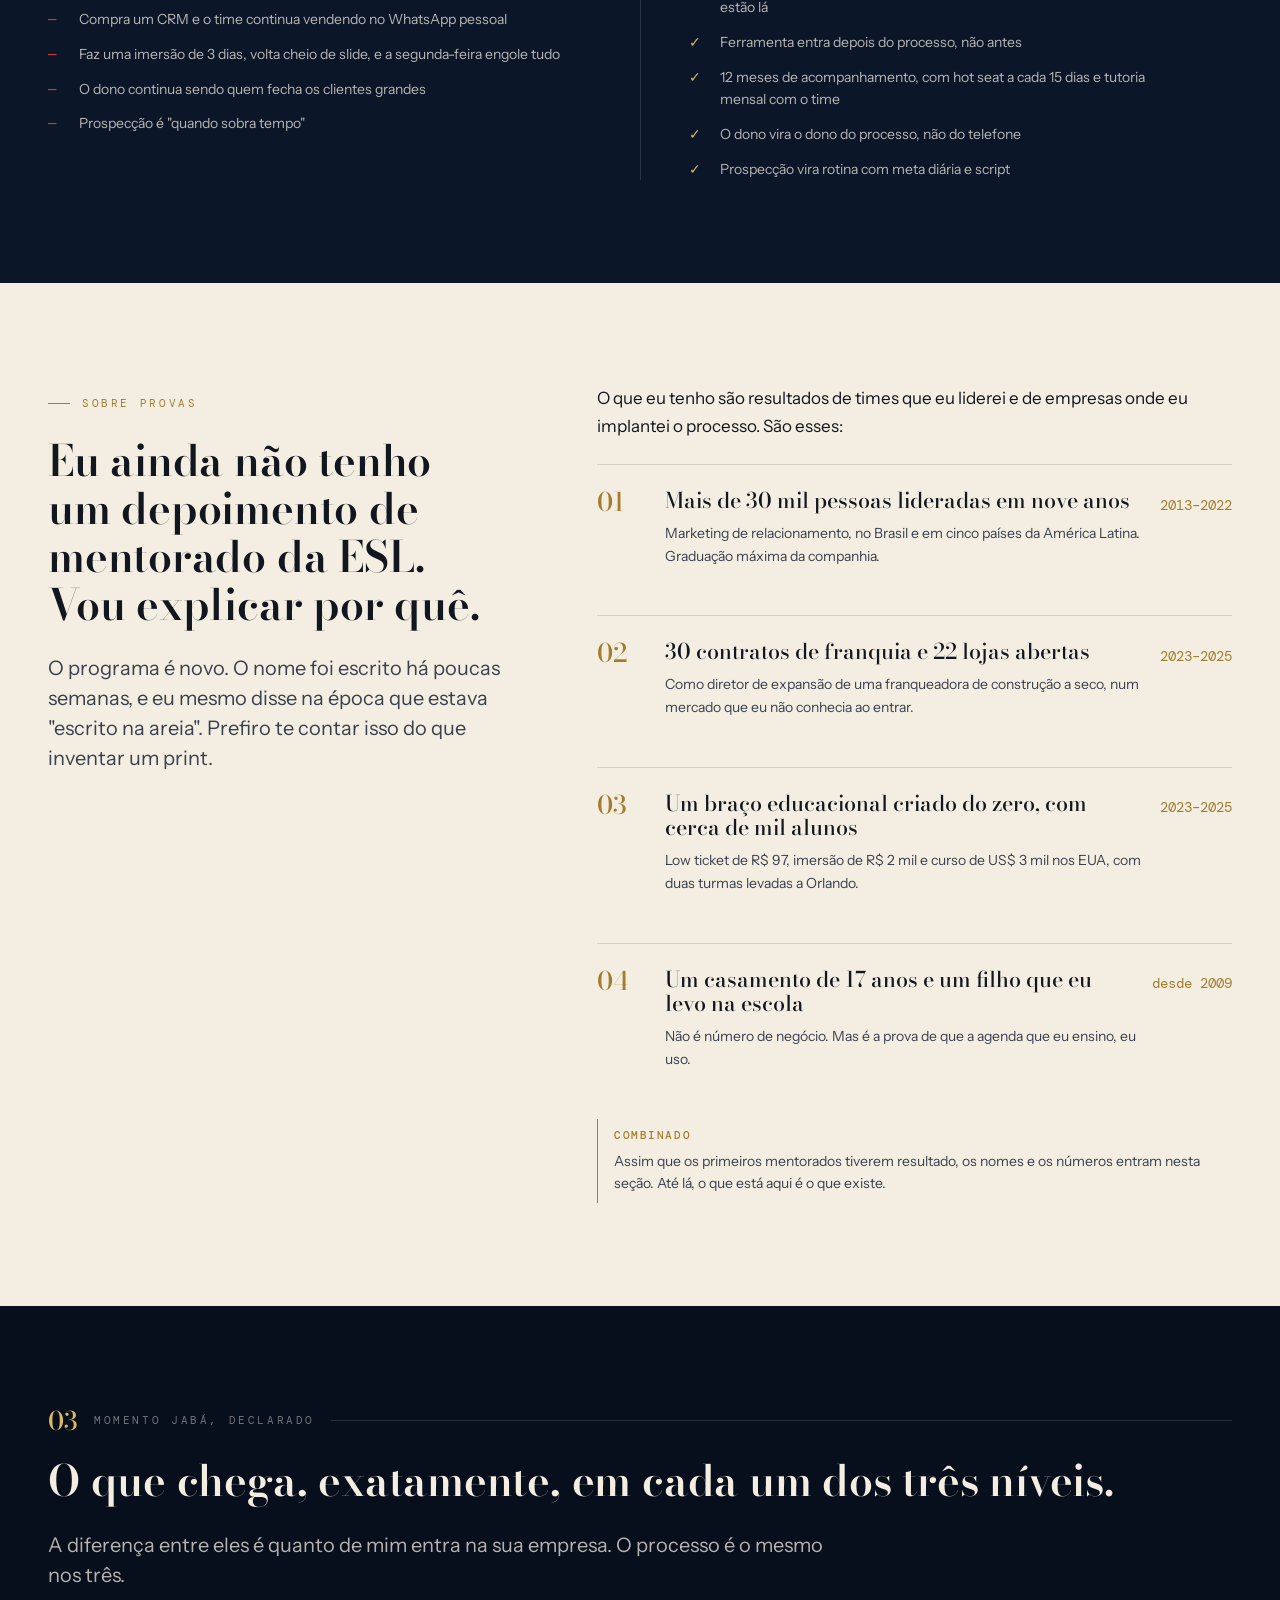
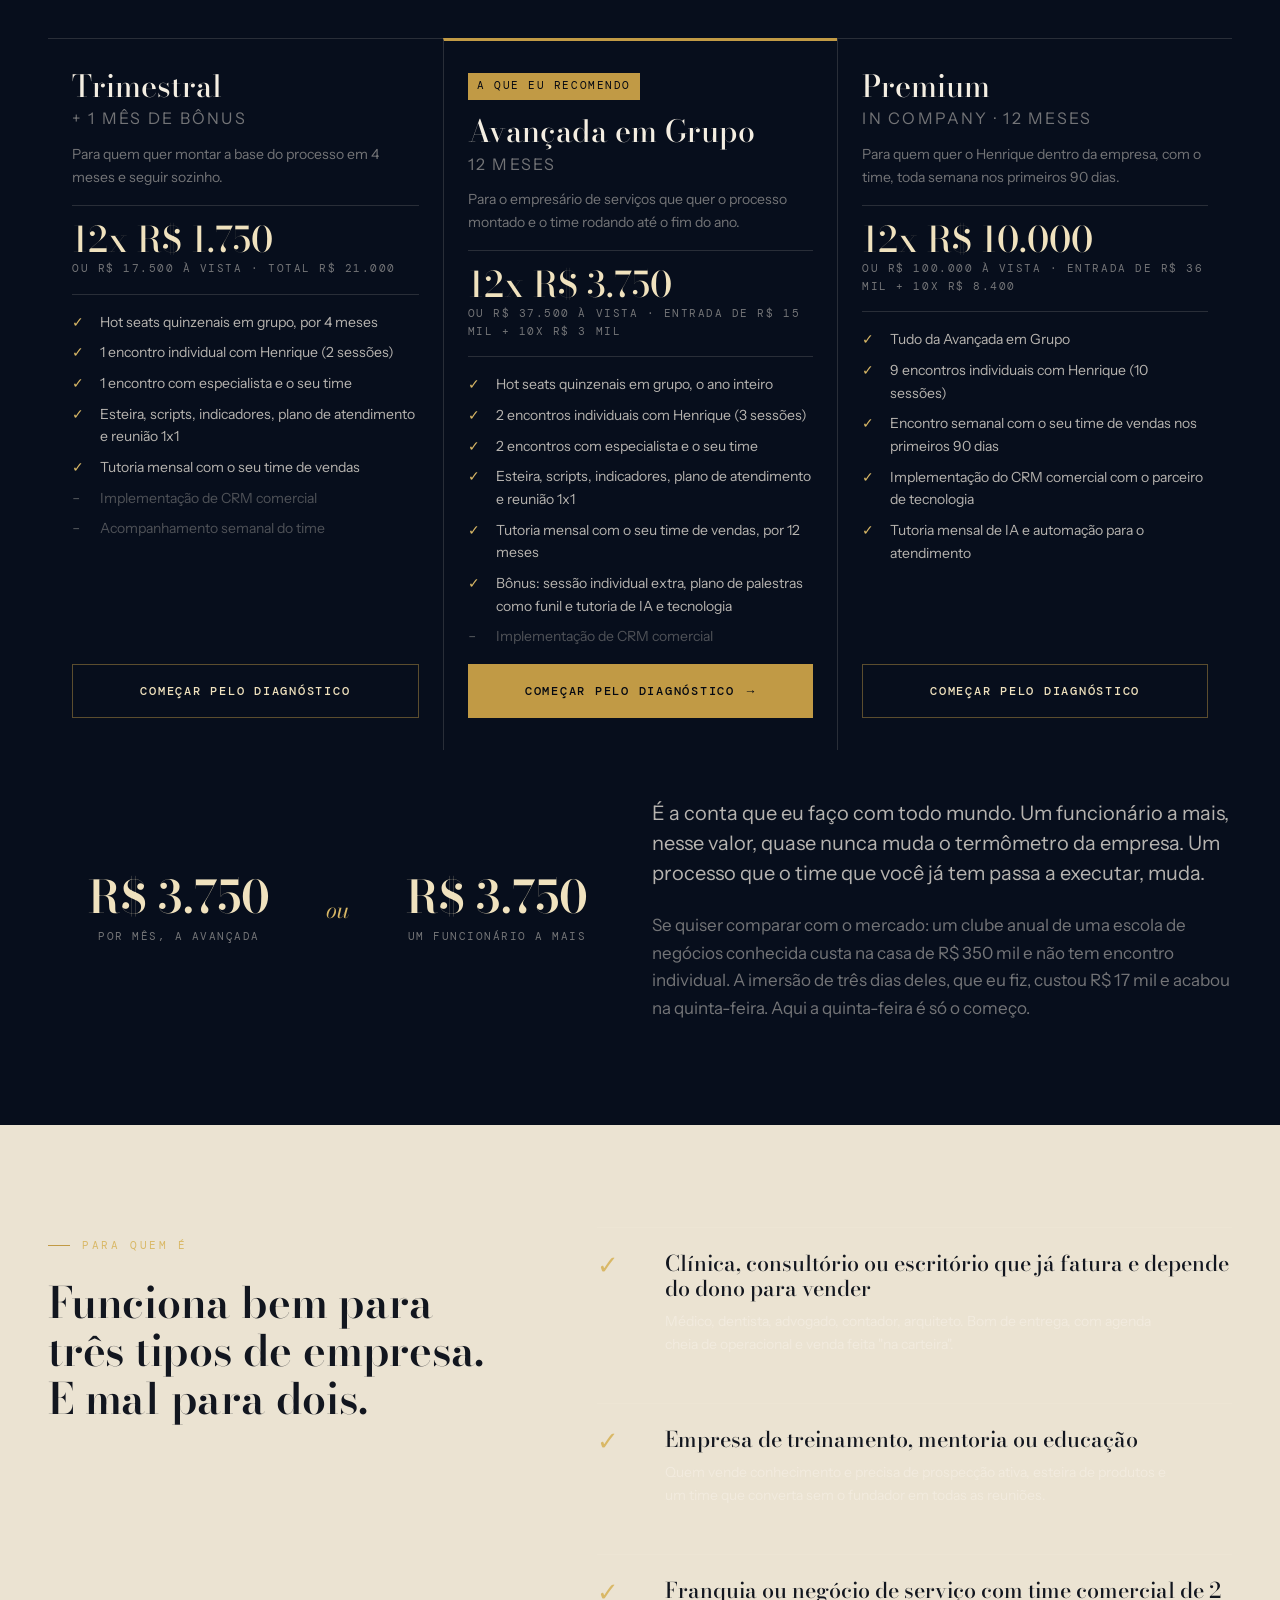
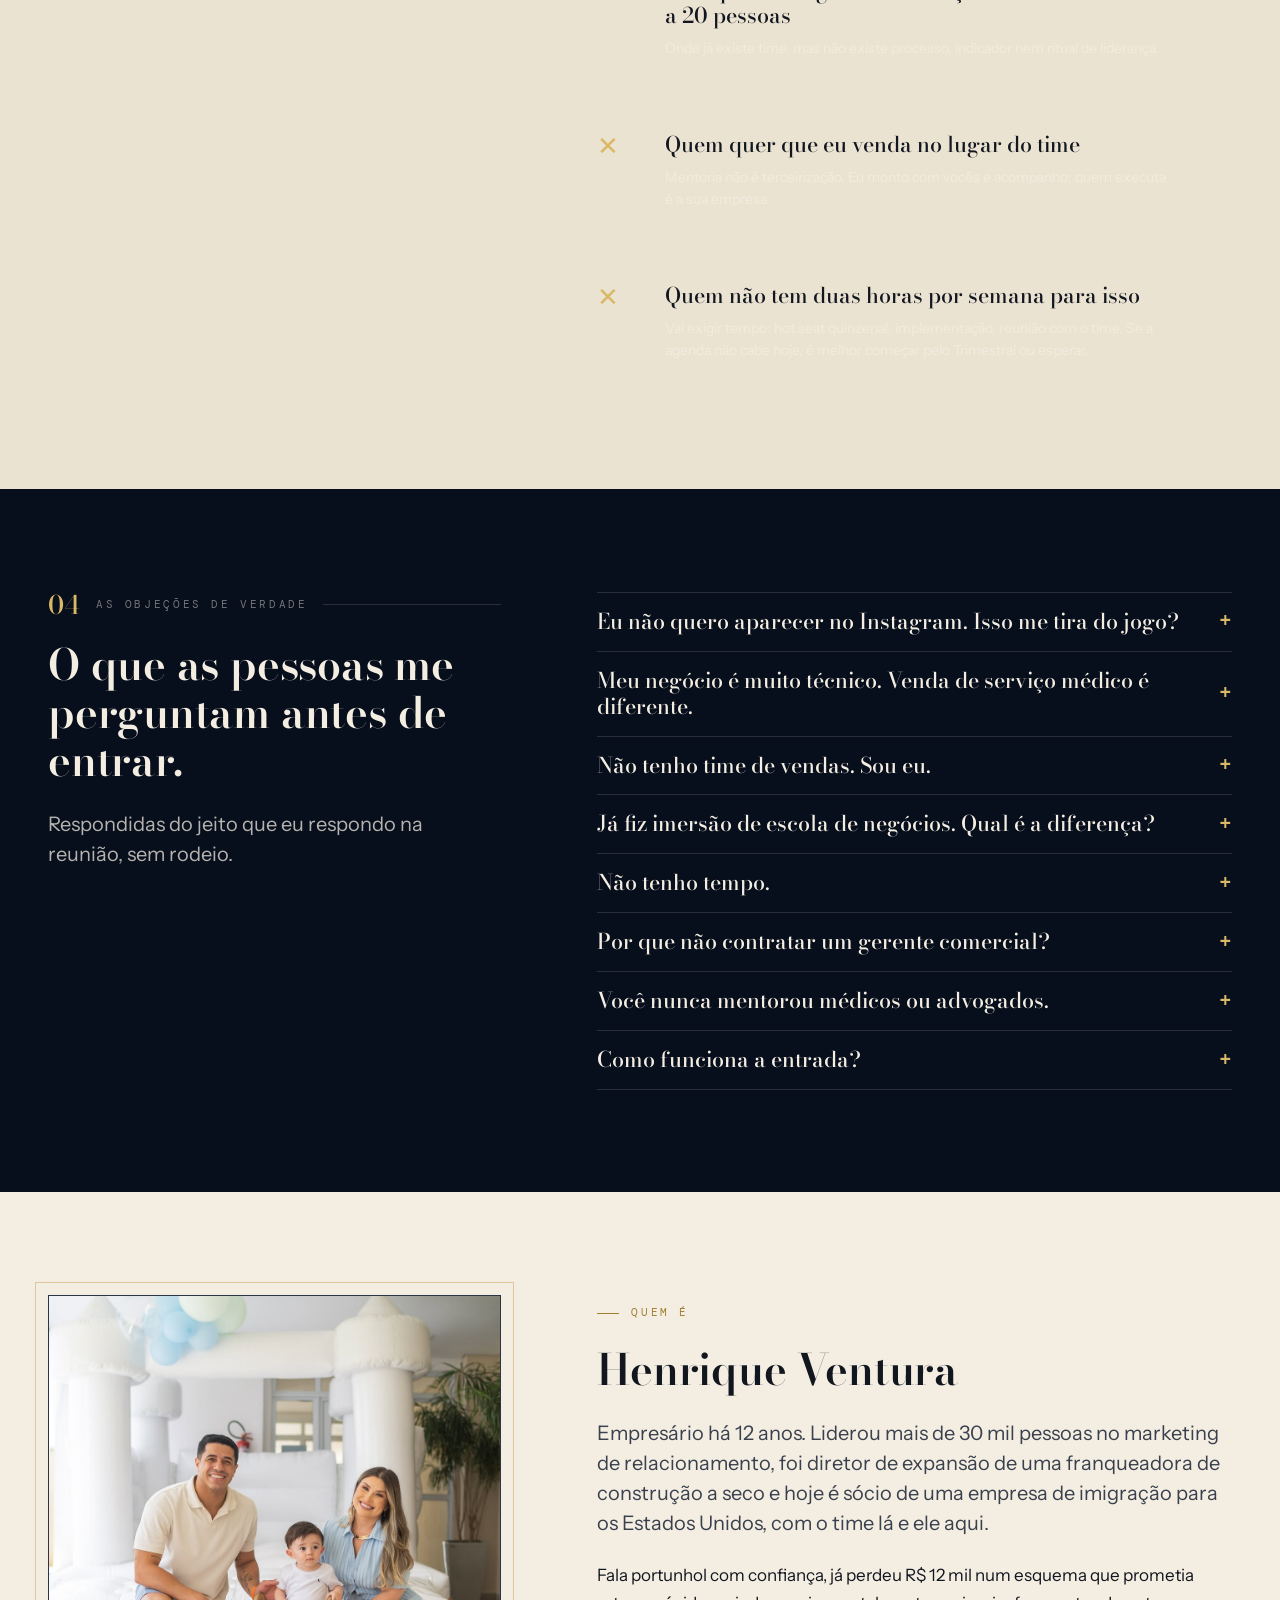
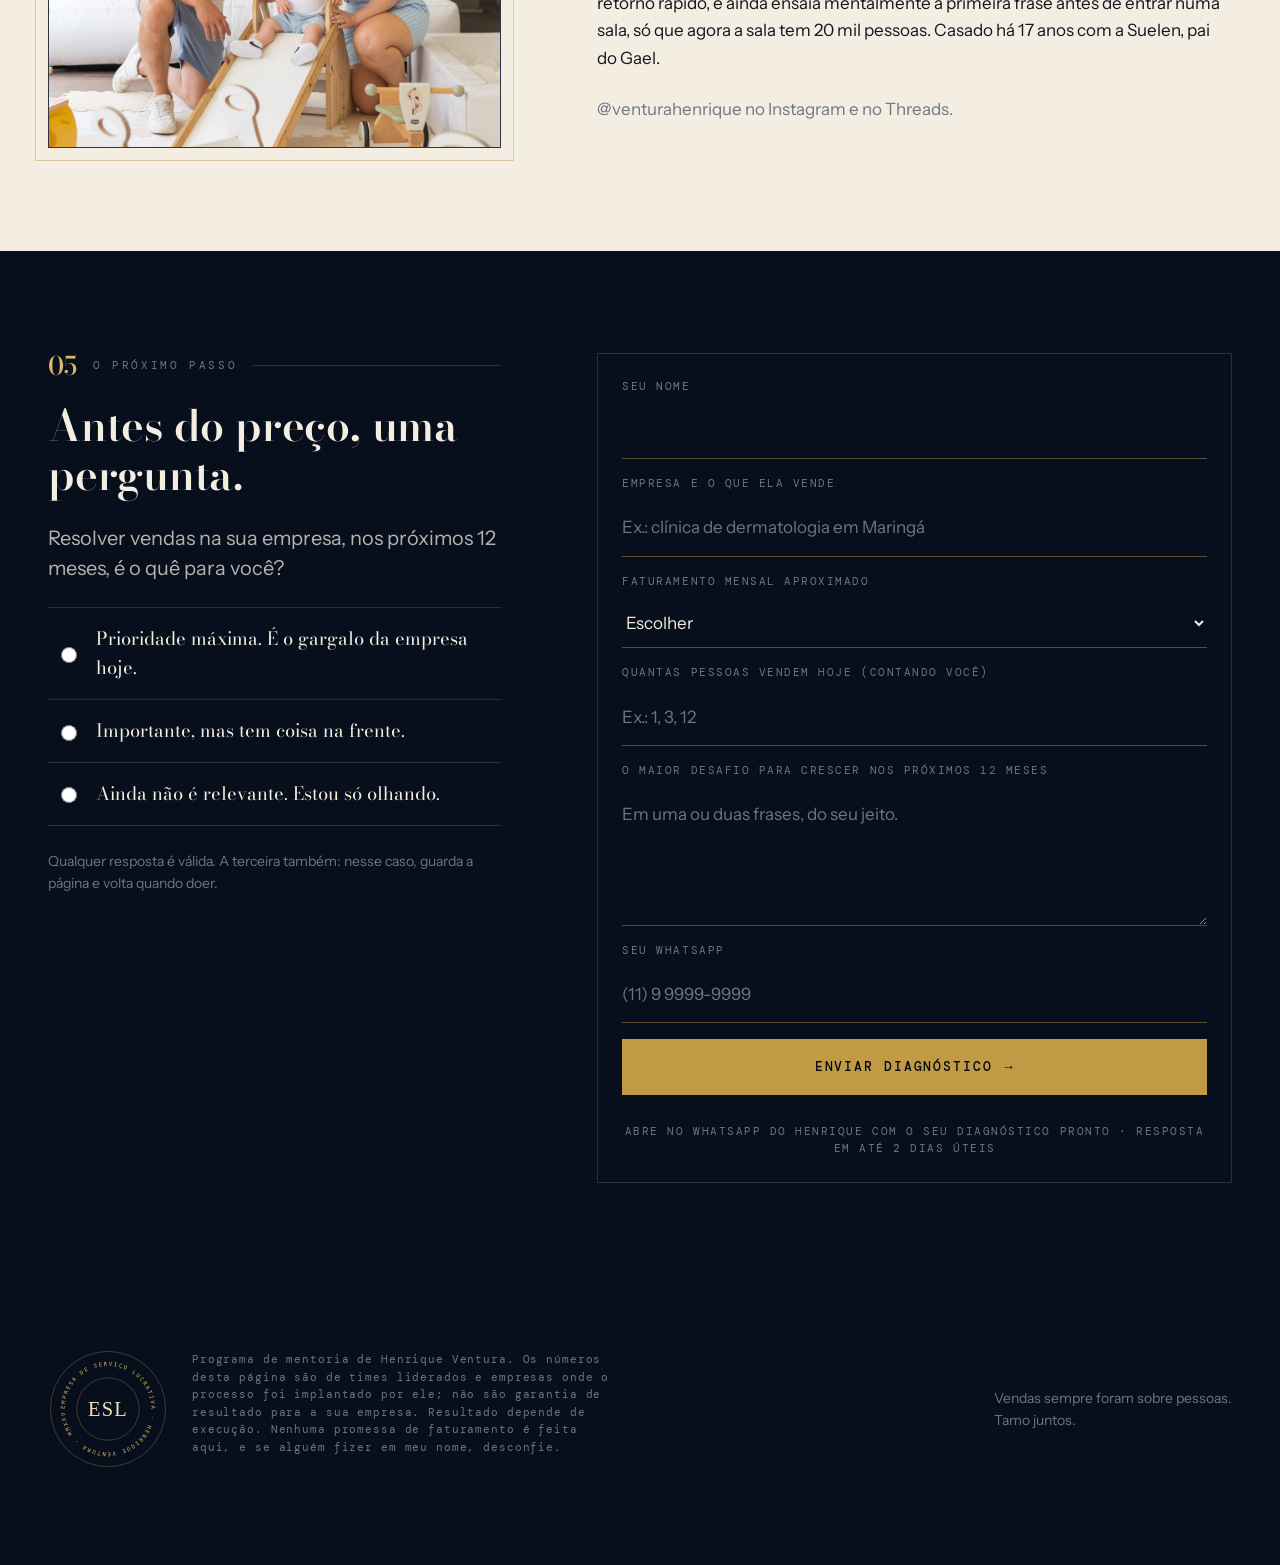
==== commit 6bf628a1: "Deck personalizado da Patrícia Andrade e fotos reais do Henrique - Novo deck ?plano=patricia: entreg" ====
--- a/index.html
+++ b/index.html
@@ -95,11 +95,7 @@
       </div>
     </div>
     <div class="reveal" data-delay="2">
-      <!-- Troque por <img src="assets/img/henrique-hero.jpg" alt="Henrique Ventura"> quando a foto chegar -->
-      <div class="photo-slot framed">
-        <span class="mark">HV</span>
-        <span class="cap">Henrique Ventura · @venturahenrique</span>
-      </div>
+      <div class="photo-slot framed"><img src="assets/img/henrique-hero.jpg" alt="Henrique Ventura"></div>
     </div>
   </div>
 </header>
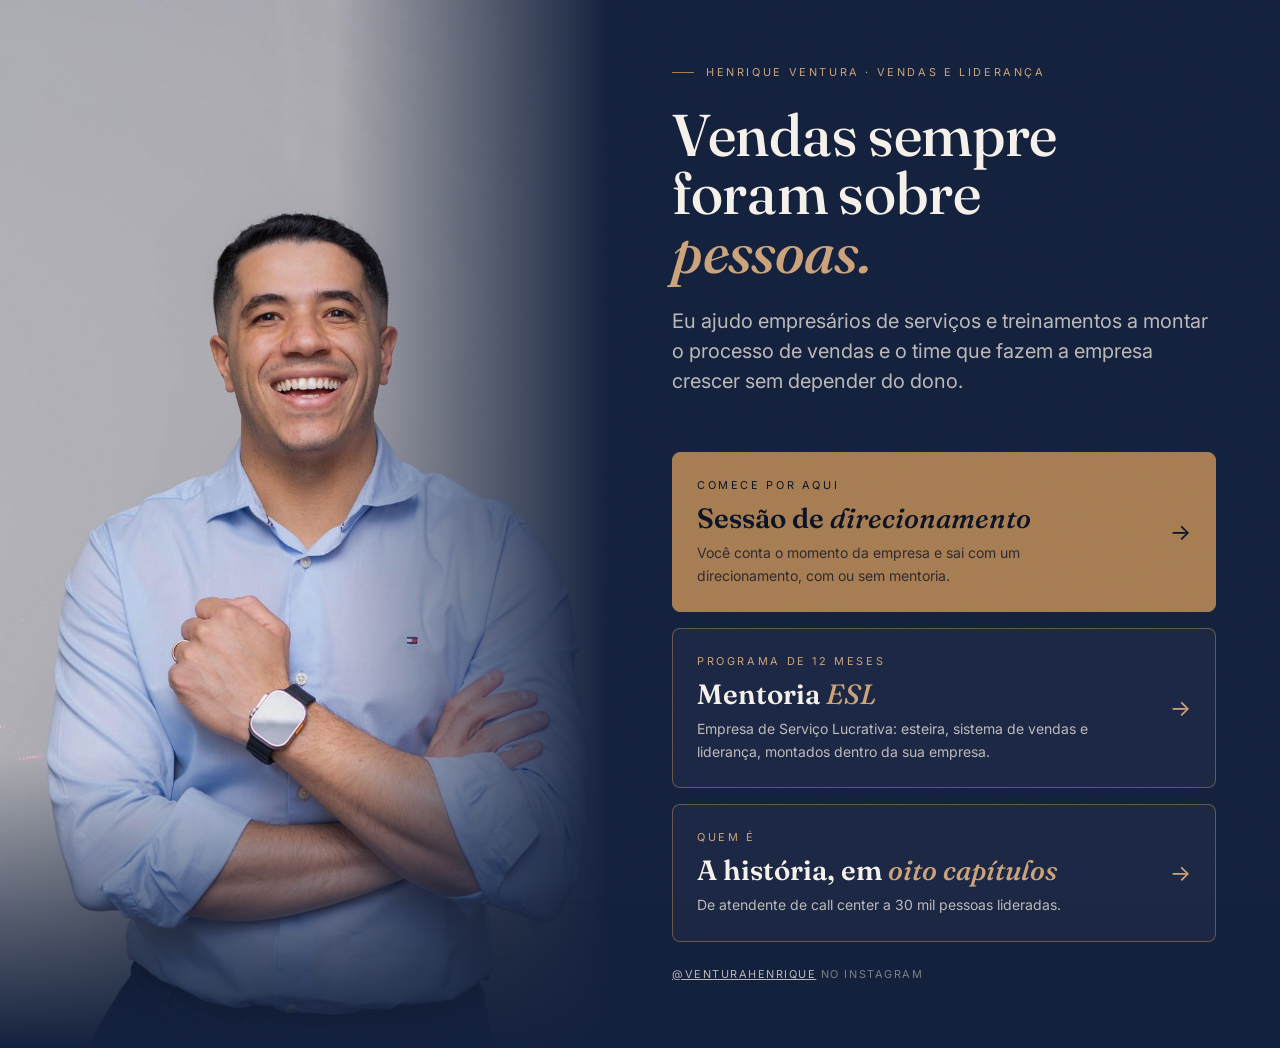
==== commit 5ffb3d37: "Site v3: home em formato hub, mentoria mais curta e história em página própria - index.html vira hub" ====
--- a/index.html
+++ b/index.html
@@ -3,598 +3,35 @@
 <head>
 <meta charset="utf-8">
 <meta name="viewport" content="width=device-width, initial-scale=1">
-<title>Mentoria ESL · Henrique Ventura</title>
-<meta name="description" content="ESL – Empresa de Serviço Lucrativa. Programa de 12 meses em que Henrique Ventura monta, com você e com o seu time, o processo de vendas e a liderança que fazem uma empresa de serviços crescer sem depender do dono.">
-<meta property="og:title" content="Mentoria ESL · Empresa de Serviço Lucrativa">
-<meta property="og:description" content="Processo de vendas e liderança de time para empresários de serviços e treinamentos. Por Henrique Ventura.">
+<title>Henrique Ventura · Vendas e liderança</title>
+<meta name="description" content="Henrique Ventura ensina empresários de serviços e treinamentos a montar o processo de vendas e a liderança de time. Mentoria ESL e sessão de direcionamento.">
+<meta property="og:title" content="Henrique Ventura · Vendas e liderança">
+<meta property="og:description" content="Processo de vendas e liderança de time para empresários de serviços e treinamentos.">
 <link rel="stylesheet" href="assets/esl.css">
-<style>
-  /* Específico desta página */
-  .hero { min-height: 92vh; display: grid; align-items: center; padding-block: clamp(5rem, 10vw, 8rem) clamp(3rem, 6vw, 5rem); }
-  .hero-grid { display: grid; gap: var(--s-7); grid-template-columns: 1fr; }
-  @media (min-width: 960px) { .hero-grid { grid-template-columns: 1.25fr 0.9fr; align-items: center; } }
-  .hero h1 { max-width: 18ch; }
-  .hero .lead { font-size: 1.1rem; }
-  .hero .facts { display: grid; grid-template-columns: 1fr 1fr; gap: var(--s-4) var(--s-6); margin-top: var(--s-6); padding-top: var(--s-5); border-top: 1px solid var(--line); }
-  @media (min-width: 600px) { .hero .facts { grid-template-columns: repeat(4, auto); justify-content: start; } }
-  .fact .k { font-family: var(--font-mono); font-size: var(--fs-eyebrow); letter-spacing: var(--track-mid); text-transform: uppercase; color: var(--mist-2); }
-  .fact .v { font-family: var(--font-display); font-size: 1.35rem; font-weight: 600; color: var(--champagne); }
-  .hero .photo-slot { max-width: 440px; margin-inline: auto; }
-
-  nav.top { position: absolute; top: 0; left: 0; right: 0; z-index: 20; padding: var(--s-5) 0; }
-  nav.top .container { display: flex; align-items: center; justify-content: space-between; gap: var(--s-4); }
-  nav.top .links { display: none; gap: var(--s-5); font-family: var(--font-mono); font-size: var(--fs-eyebrow); letter-spacing: var(--track-mid); text-transform: uppercase; }
-  nav.top .links a { text-decoration: none; color: var(--mist); }
-  nav.top .links a:hover { color: var(--gold-400); }
-  @media (min-width: 820px) { nav.top .links { display: flex; } }
-
-  .premise { font-family: var(--font-display); font-size: clamp(1.35rem, 1.1rem + 1vw, 2rem); line-height: 1.3; font-weight: 600; font-variation-settings: "opsz" 16; letter-spacing: 0; }
-  .premise + .premise { margin-top: var(--s-5); }
-  .premise strong { font-weight: 700; color: var(--gold-400); }
-  .on-paper .premise strong { color: var(--gold-700); }
-
-  .numbers { display: grid; gap: var(--s-6); grid-template-columns: repeat(2, 1fr); }
-  @media (min-width: 820px) { .numbers { grid-template-columns: repeat(4, 1fr); } }
-
-  .method { display: grid; gap: var(--s-5); grid-template-columns: 1fr; }
-  @media (min-width: 820px) { .method { grid-template-columns: repeat(3, 1fr); } }
-  .method .letter { font-family: var(--font-display); font-size: 6rem; line-height: 0.8; font-weight: 500; color: var(--gold-400); letter-spacing: -0.02em; font-variation-settings: "opsz" 96; }
-  .method .card { padding: var(--s-6) var(--s-5) var(--s-5) 0; border: 0; border-top: 1px solid var(--hair-gold); }
-  @media (min-width: 820px) { .method { gap: 0; } .method .card + .card { border-left: 1px solid var(--hair); padding-left: var(--s-5); } }
-  .method .when { font-family: var(--font-mono); font-size: var(--fs-eyebrow); letter-spacing: var(--track-mid); text-transform: uppercase; color: var(--mist-2); margin-top: var(--s-3); }
-
-  .price-arg { display: grid; gap: var(--s-5); grid-template-columns: 1fr; align-items: center; }
-  @media (min-width: 820px) { .price-arg { grid-template-columns: 1fr 1fr; } }
-  .big-compare { display: grid; grid-template-columns: 1fr auto 1fr; align-items: center; gap: var(--s-4); text-align: center; }
-  .big-compare .n { font-family: var(--font-display); font-size: clamp(1.8rem, 1.2rem + 2vw, 3rem); font-weight: 600; line-height: 1; color: var(--champagne); }
-  .big-compare .l { font-family: var(--font-mono); font-size: var(--fs-eyebrow); letter-spacing: var(--track-mid); text-transform: uppercase; color: var(--mist-2); margin-top: var(--s-2); }
-  .big-compare .vs { font-family: var(--font-display); font-style: italic; color: var(--gold-400); font-size: 1.4rem; }
-
-  footer { padding: var(--s-8) 0 var(--s-9); border-top: 1px solid var(--line); }
-  footer .container { display: grid; gap: var(--s-5); }
-  @media (min-width: 820px) { footer .container { grid-template-columns: auto 1fr auto; align-items: center; } }
-  footer .legal { font-family: var(--font-mono); font-size: 0.68rem; letter-spacing: 0.08em; color: var(--mist-2); max-width: 60ch; }
-
-  /* Seção "pessoas" — frase em destaque */
-  .statement { text-align: center; }
-  .statement .giant { color: var(--champagne); }
-  .statement .giant em { color: var(--gold-400); font-style: italic; font-weight: 500; }
-</style>
 </head>
 <body class="grain">
-
-<nav class="top">
-  <div class="container">
-    <a class="brand sm" href="#"><span class="word">ESL</span><span class="sub">Empresa de Serviço Lucrativa</span></a>
-    <div class="links">
-      <a href="#historia">História</a>
-      <a href="#metodo">Método</a>
-      <a href="#programa">Programa</a>
-      <a href="#faq">Dúvidas</a>
-      <a href="#diagnostico" class="gold">Diagnóstico →</a>
+<main class="hub">
+  <div class="portrait"><img src="assets/img/henrique-hero.jpg" alt="Henrique Ventura"></div>
+  <div class="side">
+    <span class="eyebrow">Henrique Ventura · Vendas e liderança</span>
+    <h1>Vendas sempre foram sobre <em class="gold">pessoas.</em></h1>
+    <p class="lead">Eu ajudo empresários de serviços e treinamentos a montar o processo de vendas e o time que fazem a empresa crescer sem depender do dono.</p>
+    <div class="banners">
+      <a class="banner main" href="mentoria.html#diagnostico">
+        <div><div class="k">Comece por aqui</div><div class="t">Sessão de <em>direcionamento</em></div><div class="d">Você conta o momento da empresa e sai com um direcionamento, com ou sem mentoria.</div></div>
+        <span class="go">→</span>
+      </a>
+      <a class="banner" href="mentoria.html">
+        <div><div class="k">Programa de 12 meses</div><div class="t">Mentoria <em>ESL</em></div><div class="d">Empresa de Serviço Lucrativa: esteira, sistema de vendas e liderança, montados dentro da sua empresa.</div></div>
+        <span class="go">→</span>
+      </a>
+      <a class="banner" href="historia.html">
+        <div><div class="k">Quem é</div><div class="t">A história, em <em>oito capítulos</em></div><div class="d">De atendente de call center a 30 mil pessoas lideradas.</div></div>
+        <span class="go">→</span>
+      </a>
     </div>
+    <p class="foot"><a href="https://www.instagram.com/venturahenrique/" target="_blank" rel="noopener">@venturahenrique</a> no Instagram</p>
   </div>
-</nav>
-
-<!-- ============================ HERO ============================ -->
-<header class="hero glow">
-  <div class="container hero-grid">
-    <div class="stack">
-      <span class="eyebrow reveal">Programa de mentoria · 12 meses · Henrique Ventura</span>
-      <h1 class="reveal" data-delay="1">Empresa de serviço boa de entrega e ruim de venda é a regra no Brasil. <em class="gold">A exceção tem processo.</em></h1>
-      <p class="lead reveal" data-delay="2">A ESL é um programa de um ano em que eu monto, junto com você e com o seu time, o processo de vendas e a liderança que fazem uma empresa de serviços ou treinamentos crescer sem o dono atender cada cliente. É o que eu fiz em três mercados diferentes. E é a única maneira que eu conheço de fazer isso em menos de doze meses.</p>
-      <div class="flex reveal" data-delay="3">
-        <a class="btn btn-lg" href="#diagnostico">Começar pelo diagnóstico <span class="arrow">→</span></a>
-        <a class="btn btn-ghost btn-lg" href="#historia">Ler a história primeiro</a>
-      </div>
-      <div class="facts reveal" data-delay="4">
-        <div class="fact"><div class="k">Duração</div><div class="v">12 meses</div></div>
-        <div class="fact"><div class="k">Formato</div><div class="v">Grupo + individual</div></div>
-        <div class="fact"><div class="k">Para</div><div class="v">Serviços e treinamentos</div></div>
-        <div class="fact"><div class="k">Começa com</div><div class="v">Um diagnóstico</div></div>
-      </div>
-    </div>
-    <div class="reveal" data-delay="2">
-      <div class="photo-slot framed"><img src="assets/img/henrique-hero.jpg" alt="Henrique Ventura"></div>
-    </div>
-  </div>
-</header>
-
-<div class="marquee" aria-hidden="true">
-  <div class="track">
-    <span>Onde passa um boi, passa uma boiada</span><span>Vendas sempre foram sobre pessoas</span><span>Não nasci vendedor. Nasci tímido.</span><span>Processo é o que sobra quando o dono sai da sala</span>
-    <span>Onde passa um boi, passa uma boiada</span><span>Vendas sempre foram sobre pessoas</span><span>Não nasci vendedor. Nasci tímido.</span><span>Processo é o que sobra quando o dono sai da sala</span>
-  </div>
-</div>
-
-<!-- ============================ PREMISSAS ============================ -->
-<section class="section on-paper">
-  <div class="container">
-    <div class="grid-2 offset">
-      <div class="stack">
-        <span class="eyebrow reveal">Três coisas que eu vi de perto</span>
-        <p class="premise reveal" data-delay="1">Quatro lojas que vendiam <strong>R$ 8 milhões por ano</strong> sem um CRM. Era na carteira, na mão e no WhatsApp.</p>
-        <p class="premise reveal" data-delay="2">Nessas quatro lojas, o dono e um diretor faziam <strong>quase metade das vendas</strong>. Os gestores não sabiam dizer quantos clientes tinham.</p>
-        <p class="premise reveal" data-delay="3">E nenhum deles era preguiçoso ou burro. Eram vendedores bons, com 15 anos de carteira, sentados numa cadeira de gestor <strong>sem nunca ter aprendido a gerir</strong>.</p>
-      </div>
-      <div class="stack reveal" data-delay="2">
-        <p class="lead">Eu rodei essas lojas em 2024, mapeando o que dava para virar franquia. Perguntava para o gestor: "quantos clientes compraram no último trimestre?". Ele abria o sistema, olhava para mim, olhava para a tela, e dizia que ia conferir. Nunca conferia.</p>
-        <p>O problema nunca foi vontade. Foi que ninguém tinha montado o processo. E processo não se compra pronto: se monta dentro da empresa, com as pessoas que já estão lá.</p>
-        <p>É isso que esta página explica. Se no fim fizer sentido, tem um formulário. Se não fizer, você sai daqui com três ou quatro ideias para aplicar na segunda-feira, e a gente fica quite.</p>
-        <div class="lesson"><b>Antes de continuar</b>Eu não vou prometer faturamento. Vou mostrar o que fiz, o que vi, e o que é o programa. A conclusão é sua.</div>
-      </div>
-    </div>
-  </div>
-</section>
-
-<!-- ============================ HISTÓRIA ============================ -->
-<section class="section" id="historia">
-  <div class="container">
-    <div class="stack" style="margin-bottom: var(--s-7)">
-      <div class="sec-num reveal"><b>01</b> Minha história, em oito capítulos</div>
-      <h2 class="reveal" data-delay="1">De atendente de call center a <em class="gold">30 mil pessoas lideradas.</em><br class="hide-mobile"> Com um golpe de R$ 12 mil no meio.</h2>
-    </div>
-
-    <article class="chapter reveal">
-      <div class="num">01</div>
-      <div class="stack">
-        <h3>Eu não nasci vendedor. Nasci tímido.</h3>
-        <div class="body">
-          <p class="dropcap">Zona Leste de São Paulo, numa rua que o pessoal chamava de Rua da Fumaça. Escola pública. Na adolescência eu era o tipo de pessoa que ensaiava a frase antes de pedir o lanche no balcão.</p>
-          <p>Aos 16 comecei a namorar a Suelen. Esse detalhe parece fora de lugar numa página de negócios. Guarda ele, que ele volta.</p>
-        </div>
-      </div>
-    </article>
-
-    <article class="chapter reveal">
-      <div class="num">02</div>
-      <div class="stack">
-        <h3>Garçom, depois telefone.</h3>
-        <div class="body">
-          <p>Primeiro trabalho: garçom, em freelas, bem novo. Primeiro emprego de carteira assinada: atendente de call center no Bradesco. Fiquei menos de dois anos.</p>
-          <p>Um dia fiz a conta. Para virar gerente geral, uns dez anos. Para superintendente, mais um tanto. Eu queria um resultado um pouco mais rápido, e naquela época "resultado" era ganhar dez mil reais por mês.</p>
-          <div class="lesson"><b>O que ficou</b>A conta do tempo. Eu faço essa conta até hoje, com todo empresário que sento para conversar.</div>
-        </div>
-      </div>
-    </article>
-
-    <article class="chapter reveal">
-      <div class="num">03</div>
-      <div class="stack">
-        <h3>Fim de 2013: Zona Leste até Osasco, faculdade à noite, e R$ 12 mil que sumiram.</h3>
-        <div class="body">
-          <p>Entrei no marketing de relacionamento. Todo dia atravessava a cidade, e à noite fazia Administração. No mesmo ano coloquei R$ 12 mil num esquema que prometia retorno rápido. O dinheiro foi embora em semanas.</p>
-          <p>Mas então aconteceu a parte que ninguém conta nos posts motivacionais: eu continuei. Entrei numa empresa pequena, com 33 produtos no catálogo, e em dois anos tinha milhares de pessoas no time.</p>
-        </div>
-      </div>
-    </article>
-
-    <article class="chapter reveal">
-      <div class="num">04</div>
-      <div class="stack">
-        <h3>Eu aprendia com Ctrl-C, Ctrl-V.</h3>
-        <div class="body">
-          <p>Se o meu líder contava uma piada na apresentação e a sala ria, eu contava a mesma piada na minha. Nem sempre riam. Mas eu copiava igual, e só depois ia entender por que funcionava.</p>
-          <p>Foi aí que entendi uma coisa que carrego até hoje: a maioria das pessoas não aprende observando. Precisa de método, de script, de passo a passo. Então a gente escreveu tudo. Script para contato frio, morno e quente. Dez passos de entrada para cada pessoa nova. Rodada de ligação. Pílula de treino diária.</p>
-          <div class="lesson"><b>O que ficou</b>Vendas não é dom. É um processo que dá para ensinar a quem nunca vendeu. Eu sou a prova, e depois de mim vieram outras milhares.</div>
-        </div>
-      </div>
-    </article>
-
-    <article class="chapter reveal">
-      <div class="num">05</div>
-      <div class="stack">
-        <h3>Nove anos, cinco países, e um seminário de quatro horas em espanhol.</h3>
-        <div class="body">
-          <p>O negócio cresceu para fora do Brasil. Equador, México, Peru, República Dominicana. Numa dessas, me pediram para conduzir um seminário de quatro horas. Em espanhol. Eu não falava espanhol.</p>
-          <p>Falei um portunhol vergonhoso por quatro horas, e a sala ficou até o fim. Em outro evento, falei para 20 mil pessoas. O menino que ensaiava o pedido do lanche não existia mais, e eu não tinha percebido em que dia ele foi embora.</p>
-          <p>Em seis anos, meu ganho acumulado numa única companhia passou de R$ 3 milhões. Mais de 30 mil pessoas passaram pelo time. E eu criei, com minha esposa, um programa só para as mulheres do negócio, porque a maioria dos casais que crescia, crescia junto.</p>
-        </div>
-      </div>
-    </article>
-
-    <article class="chapter reveal">
-      <div class="num">06</div>
-      <div class="stack">
-        <h3>Então eu troquei tudo por um mercado de que não entendia nada.</h3>
-        <div class="body">
-          <p>Um amigo tinha uma empresa de construção a seco, steel frame, e queria transformar em franquia. Eu nunca tinha visto uma obra por dentro. Aceitei.</p>
-          <p>Em dois anos e meio: 30 contratos de franquia assinados, 22 lojas abertas, um braço educacional criado do zero com cerca de mil alunos, e duas turmas de empresários levadas para dez dias de imersão nos Estados Unidos. Vendi franquia de R$ 300 mil, produto em balcão, aula de R$ 97, imersão de R$ 2 mil e curso de US$ 3 mil. Tudo com o mesmo processo, trocando só o script.</p>
-          <div class="lesson"><b>O que ficou</b>Processo de vendas não tem nicho. Pessoas é que têm. Onde passa um boi, passa uma boiada.</div>
-        </div>
-      </div>
-    </article>
-
-    <article class="chapter reveal">
-      <div class="num">07</div>
-      <div class="stack">
-        <h3>O que eu vi dentro dessas empresas é o motivo desta página.</h3>
-        <div class="body">
-          <p>Lojas de R$ 8 milhões sem CRM. Gestores que eram ótimos vendedores e péssimos gestores. O dono respondendo cliente à meia-noite e chamando isso de dedicação. A agência de marketing dizendo que o problema era o comercial, e o comercial dizendo que era a agência.</p>
-          <p>Perguntei a um CEO o que a empresa seria em cinco anos. Depois perguntei a cada diretor. Eram respostas de cinco empresas diferentes.</p>
-          <p>Nada disso é falta de inteligência. É falta de alguém que já montou o processo em outro lugar, sentar do lado, e montar de novo.</p>
-        </div>
-      </div>
-    </article>
-
-    <article class="chapter reveal">
-      <div class="num">08</div>
-      <div class="stack">
-        <h3>A ESL é isso aqui, organizado.</h3>
-        <div class="body">
-          <p>Peguei tudo o que escrevi em nove anos de marketing de relacionamento, tudo o que implantei em dois anos e meio de franquia, e tirei o que só funcionava no meu mercado. Sobrou o que funciona em qualquer empresa que vende serviço: a esteira de produtos, o sistema de vendas e a liderança do time.</p>
-          <p>Hoje eu tenho 33 anos, 17 de relacionamento com a mesma mulher (eu avisei que ela voltava), um filho de dois anos e meio que eu levo na escola, e uma empresa que me ensinou que dá para crescer sem ser o gargalo. Não é uma teoria. É a minha agenda.</p>
-          <div class="photo-slot wide natural" style="max-width: 560px; margin-top: var(--s-5)"><img src="assets/img/henrique-casal-paris.jpg" alt="Henrique e Suelen em Paris"></div>
-        </div>
-      </div>
-    </article>
-  </div>
-</section>
-
-<!-- ============================ NÚMEROS ============================ -->
-<section class="section-tight on-navy-950">
-  <div class="container">
-    <div class="numbers">
-      <div class="stat reveal"><div class="n">30 mil</div><div class="l">pessoas lideradas</div></div>
-      <div class="stat reveal" data-delay="1"><div class="n">5 países</div><div class="l">treinando times</div></div>
-      <div class="stat reveal" data-delay="2"><div class="n">22 lojas</div><div class="l">abertas em 2,5 anos</div></div>
-      <div class="stat reveal" data-delay="3"><div class="n">R$ 97 a 300 mil</div><div class="l">de ticket vendido com o mesmo processo</div></div>
-    </div>
-  </div>
-</section>
-
-<!-- ============================ ESPELHO ============================ -->
-<section class="section on-paper" id="espelho">
-  <div class="container">
-    <div class="grid-2">
-      <div class="stack">
-        <span class="eyebrow reveal">Frases que eu ouço toda semana</span>
-        <h2 class="reveal" data-delay="1">Se você já disse uma dessas em voz alta, a gente provavelmente deveria conversar.</h2>
-        <p class="lead reveal" data-delay="2">Não são frases de empresário fraco. São frases de empresário bom demais na entrega para ter sobrado tempo de montar a venda.</p>
-      </div>
-      <div class="mirror">
-        <div class="m reveal">Não tem gente boa no mercado.</div>
-        <div class="m reveal" data-delay="1">Se eu passar meus clientes grandes para o time, eles levam embora.</div>
-        <div class="m reveal" data-delay="2">Eu respondo cliente às onze da noite. Isso é dedicação.</div>
-        <div class="m reveal" data-delay="3">A agência diz que o problema é o comercial. O comercial diz que é a agência.</div>
-        <div class="m reveal" data-delay="4">Eu sei que preciso de processo. Só não sei quem monta sem parar a empresa.</div>
-        <div class="m reveal" data-delay="4">Crescer, para mim, virou sinônimo de mais problema.</div>
-      </div>
-    </div>
-  </div>
-</section>
-
-<!-- ============================ FRASE ============================ -->
-<section class="section statement glow">
-  <div class="container">
-    <p class="giant reveal">Vendas sempre foram<br>sobre <em>pessoas.</em></p>
-    <p class="lead reveal" data-delay="1" style="margin: var(--s-6) auto 0">O CRM, o script e o indicador existem para que a pessoa certa fale com o cliente certo na hora certa. Quem começa pela ferramenta compra um CRM e continua vendendo na carteira. Quem começa pela pessoa monta o processo e depois escolhe a ferramenta.</p>
-  </div>
-</section>
-
-<!-- ============================ MÉTODO ============================ -->
-<section class="section on-navy-800" id="metodo">
-  <div class="container stack-lg">
-    <div class="stack">
-      <div class="sec-num reveal"><b>02</b> O método</div>
-      <h2 class="reveal" data-delay="1">ESL são três letras. Cada uma é uma pergunta que a sua empresa precisa responder.</h2>
-      <p class="lead reveal" data-delay="2">A ordem importa. A maioria tenta começar pelo time, que é a parte mais difícil, antes de arrumar o que vende e como vende.</p>
-    </div>
-    <div class="method">
-      <div class="card reveal">
-        <div class="letter">E</div>
-        <div class="card-title">Esteira: <em class="gold">o que</em> você vende</div>
-        <p>Reorganizo com você a oferta. O médico que vende consulta passa a vender um protocolo de resultado, com três níveis de preço. O advogado que cobra hora passa a cobrar o problema resolvido. Produto certo vende com metade do esforço.</p>
-        <div class="when">Meses 1 a 2 · Esteira de produtos · Indicadores · Protocolo high ticket</div>
-      </div>
-      <div class="card reveal" data-delay="1">
-        <div class="letter">S</div>
-        <div class="card-title">Sistema de vendas: <em class="gold">como</em> você vende</div>
-        <p>Scripts de prospecção quente, fria e de indicação. Plano de atendimento de alta conversão desde a primeira mensagem. Script da reunião 1 a 1. Tudo escrito, testado com você e entregue ao time para rodar sem o dono na sala.</p>
-        <div class="when">Meses 2 a 6 · Prospecção · Atendimento · Reunião 1x1 · Indicação</div>
-      </div>
-      <div class="card reveal" data-delay="2">
-        <div class="letter">L</div>
-        <div class="card-title">Liderança: <em class="gold">quem</em> vende quando você não está</div>
-        <p>Tutoria mensal com o seu time de vendas durante o ano inteiro. Rituais de kick-off, feedback e indicador. Identificar as "engrenagens": as duas ou três pessoas que, quando compram a visão, puxam o resto.</p>
-        <div class="when">Meses 4 a 12 · Tutoria com o time · Rituais · Hot seats quinzenais</div>
-      </div>
-    </div>
-    <div class="compare">
-      <div class="col bad reveal">
-        <h4>Como a maioria tenta</h4>
-        <ul>
-          <li>Contrata um gerente comercial de R$ 12 mil e espera que ele "traga processo"</li>
-          <li>Compra um CRM e o time continua vendendo no WhatsApp pessoal</li>
-          <li>Faz uma imersão de 3 dias, volta cheio de slide, e a segunda-feira engole tudo</li>
-          <li>O dono continua sendo quem fecha os clientes grandes</li>
-          <li>Prospecção é "quando sobra tempo"</li>
-        </ul>
-      </div>
-      <div class="col good reveal" data-delay="1">
-        <h4>Como funciona na ESL</h4>
-        <ul>
-          <li>O processo é montado dentro da sua empresa, com as pessoas que já estão lá</li>
-          <li>Ferramenta entra depois do processo, não antes</li>
-          <li>12 meses de acompanhamento, com hot seat a cada 15 dias e tutoria mensal com o time</li>
-          <li>O dono vira o dono do processo, não do telefone</li>
-          <li>Prospecção vira rotina com meta diária e script</li>
-        </ul>
-      </div>
-    </div>
-  </div>
-</section>
-
-<!-- ============================ PROVA / HONESTIDADE ============================ -->
-<section class="section on-paper">
-  <div class="container grid-2">
-    <div class="stack">
-      <span class="eyebrow reveal">Sobre provas</span>
-      <h2 class="reveal" data-delay="1">Eu ainda não tenho um depoimento de mentorado da ESL. Vou explicar por quê.</h2>
-      <p class="lead reveal" data-delay="2">O programa é novo. O nome foi escrito há poucas semanas, e eu mesmo disse na época que estava "escrito na areia". Prefiro te contar isso do que inventar um print.</p>
-    </div>
-    <div class="stack reveal" data-delay="2">
-      <p>O que eu tenho são resultados de times que eu liderei e de empresas onde eu implantei o processo. São esses:</p>
-      <div class="deliverable has-v"><div class="idx">01</div><div><div class="t">Mais de 30 mil pessoas lideradas em nove anos</div><div class="d">Marketing de relacionamento, no Brasil e em cinco países da América Latina. Graduação máxima da companhia.</div></div><div class="v">2013–2022</div></div>
-      <div class="deliverable has-v"><div class="idx">02</div><div><div class="t">30 contratos de franquia e 22 lojas abertas</div><div class="d">Como diretor de expansão de uma franqueadora de construção a seco, num mercado que eu não conhecia ao entrar.</div></div><div class="v">2023–2025</div></div>
-      <div class="deliverable has-v"><div class="idx">03</div><div><div class="t">Um braço educacional criado do zero, com cerca de mil alunos</div><div class="d">Low ticket de R$ 97, imersão de R$ 2 mil e curso de US$ 3 mil nos EUA, com duas turmas levadas a Orlando.</div></div><div class="v">2023–2025</div></div>
-      <div class="deliverable has-v"><div class="idx">04</div><div><div class="t">Um casamento de 17 anos e um filho que eu levo na escola</div><div class="d">Não é número de negócio. Mas é a prova de que a agenda que eu ensino, eu uso.</div></div><div class="v">desde 2009</div></div>
-      <!-- Quando os depoimentos em vídeo de ex-liderados chegarem, entram aqui como <figure class="quote"> -->
-      <div class="lesson"><b>Combinado</b>Assim que os primeiros mentorados tiverem resultado, os nomes e os números entram nesta seção. Até lá, o que está aqui é o que existe.</div>
-    </div>
-  </div>
-</section>
-
-<!-- ============================ PROGRAMA ============================ -->
-<section class="section" id="programa">
-  <div class="container stack-lg">
-    <div class="stack">
-      <div class="sec-num reveal"><b>03</b> Momento jabá, declarado</div>
-      <h2 class="reveal" data-delay="1">O que chega, exatamente, em cada um dos três níveis.</h2>
-      <p class="lead reveal" data-delay="2">A diferença entre eles é quanto de mim entra na sua empresa. O processo é o mesmo nos três.</p>
-    </div>
-
-    <div class="plans">
-      <div class="plan reveal">
-        <div class="name">Trimestral<br><span class="muted" style="font-size:1rem; font-family: var(--font-body); font-weight: 400">+ 1 mês de bônus</span></div>
-        <div class="for">Para quem quer montar a base do processo em 4 meses e seguir sozinho.</div>
-        <div class="price"><div class="main">12x R$ 1.750</div><div class="sub">ou R$ 17.500 à vista · total R$ 21.000</div></div>
-        <ul>
-          <li>Hot seats quinzenais em grupo, por 4 meses</li>
-          <li>1 encontro individual com Henrique (2 sessões)</li>
-          <li>1 encontro com especialista e o seu time</li>
-          <li>Esteira, scripts, indicadores, plano de atendimento e reunião 1x1</li>
-          <li>Tutoria mensal com o seu time de vendas</li>
-          <li class="off">Implementação de CRM comercial</li>
-          <li class="off">Acompanhamento semanal do time</li>
-        </ul>
-        <a class="btn btn-ghost" href="#diagnostico">Começar pelo diagnóstico</a>
-      </div>
-
-      <div class="plan featured reveal" data-delay="1">
-        <span class="tag pill">A que eu recomendo</span>
-        <div class="name">Avançada em Grupo<br><span class="muted" style="font-size:1rem; font-family: var(--font-body); font-weight: 400">12 meses</span></div>
-        <div class="for">Para o empresário de serviços que quer o processo montado e o time rodando até o fim do ano.</div>
-        <div class="price"><div class="main">12x R$ 3.750</div><div class="sub">ou R$ 37.500 à vista · entrada de R$ 15 mil + 10x R$ 3 mil</div></div>
-        <ul>
-          <li>Hot seats quinzenais em grupo, o ano inteiro</li>
-          <li>2 encontros individuais com Henrique (3 sessões)</li>
-          <li>2 encontros com especialista e o seu time</li>
-          <li>Esteira, scripts, indicadores, plano de atendimento e reunião 1x1</li>
-          <li>Tutoria mensal com o seu time de vendas, por 12 meses</li>
-          <li>Bônus: sessão individual extra, plano de palestras como funil e tutoria de IA e tecnologia</li>
-          <li class="off">Implementação de CRM comercial</li>
-        </ul>
-        <a class="btn" href="#diagnostico">Começar pelo diagnóstico <span class="arrow">→</span></a>
-      </div>
-
-      <div class="plan reveal" data-delay="2">
-        <div class="name">Premium<br><span class="muted" style="font-size:1rem; font-family: var(--font-body); font-weight: 400">In Company · 12 meses</span></div>
-        <div class="for">Para quem quer o Henrique dentro da empresa, com o time, toda semana nos primeiros 90 dias.</div>
-        <div class="price"><div class="main">12x R$ 10.000</div><div class="sub">ou R$ 100.000 à vista · entrada de R$ 36 mil + 10x R$ 8.400</div></div>
-        <ul>
-          <li>Tudo da Avançada em Grupo</li>
-          <li>9 encontros individuais com Henrique (10 sessões)</li>
-          <li>Encontro semanal com o seu time de vendas nos primeiros 90 dias</li>
-          <li>Implementação do CRM comercial com o parceiro de tecnologia</li>
-          <li>Tutoria mensal de IA e automação para o atendimento</li>
-        </ul>
-        <a class="btn btn-ghost" href="#diagnostico">Começar pelo diagnóstico</a>
-      </div>
-    </div>
-
-    <div class="price-arg">
-      <div class="big-compare reveal">
-        <div><div class="n">R$ 3.750</div><div class="l">por mês, a Avançada</div></div>
-        <div class="vs">ou</div>
-        <div><div class="n">R$ 3.750</div><div class="l">um funcionário a mais</div></div>
-      </div>
-      <div class="stack reveal" data-delay="1">
-        <p class="lead">É a conta que eu faço com todo mundo. Um funcionário a mais, nesse valor, quase nunca muda o termômetro da empresa. Um processo que o time que você já tem passa a executar, muda.</p>
-        <p class="muted">Se quiser comparar com o mercado: um clube anual de uma escola de negócios conhecida custa na casa de R$ 350 mil e não tem encontro individual. A imersão de três dias deles, que eu fiz, custou R$ 17 mil e acabou na quinta-feira. Aqui a quinta-feira é só o começo.</p>
-      </div>
-    </div>
-  </div>
-</section>
-
-<!-- ============================ PARA QUEM ============================ -->
-<section class="section on-paper-2">
-  <div class="container grid-2">
-    <div class="stack">
-      <span class="eyebrow reveal">Para quem é</span>
-      <h2 class="reveal" data-delay="1">Funciona bem para três tipos de empresa. E mal para dois.</h2>
-    </div>
-    <div class="stack reveal" data-delay="1">
-      <div class="deliverable"><div class="idx">✓</div><div><div class="t">Clínica, consultório ou escritório que já fatura e depende do dono para vender</div><div class="d">Médico, dentista, advogado, contador, arquiteto. Bom de entrega, com agenda cheia de operacional e venda feita "na carteira".</div></div></div>
-      <div class="deliverable"><div class="idx">✓</div><div><div class="t">Empresa de treinamento, mentoria ou educação</div><div class="d">Quem vende conhecimento e precisa de prospecção ativa, esteira de produtos e um time que converta sem o fundador em todas as reuniões.</div></div></div>
-      <div class="deliverable"><div class="idx">✓</div><div><div class="t">Franquia ou negócio de serviço com time comercial de 2 a 20 pessoas</div><div class="d">Onde já existe time, mas não existe processo, indicador nem ritual de liderança.</div></div></div>
-      <div class="deliverable"><div class="idx">✕</div><div><div class="t">Quem quer que eu venda no lugar do time</div><div class="d">Mentoria não é terceirização. Eu monto com vocês e acompanho; quem executa é a sua empresa.</div></div></div>
-      <div class="deliverable"><div class="idx">✕</div><div><div class="t">Quem não tem duas horas por semana para isso</div><div class="d">Vai exigir tempo: hot seat quinzenal, implementação, reunião com o time. Se a agenda não cabe hoje, é melhor começar pelo Trimestral ou esperar.</div></div></div>
-    </div>
-  </div>
-</section>
-
-<!-- ============================ FAQ ============================ -->
-<section class="section" id="faq">
-  <div class="container grid-2">
-    <div class="stack">
-      <div class="sec-num reveal"><b>04</b> As objeções de verdade</div>
-      <h2 class="reveal" data-delay="1">O que as pessoas me perguntam antes de entrar.</h2>
-      <p class="lead reveal" data-delay="2">Respondidas do jeito que eu respondo na reunião, sem rodeio.</p>
-    </div>
-    <div class="faq reveal" data-delay="1">
-      <details>
-        <summary>Eu não quero aparecer no Instagram. Isso me tira do jogo?</summary>
-        <div class="a"><p>Não. Eu também não queria, e disse isso para o meu próprio mentor. O processo da ESL começa por prospecção ativa, indicação e atendimento, que não dependem de seguidor. Conteúdo é a terceira camada, e entra só quando as duas primeiras estão rodando.</p></div>
-      </details>
-      <details>
-        <summary>Meu negócio é muito técnico. Venda de serviço médico é diferente.</summary>
-        <div class="a"><p>A técnica é diferente. A venda, não. O paciente decide pelo mesmo motivo que o franqueado de R$ 300 mil decidiu: confiança, clareza da oferta e alguém que acompanha depois do sim. O que muda é o script, e o script a gente escreve junto.</p></div>
-      </details>
-      <details>
-        <summary>Não tenho time de vendas. Sou eu.</summary>
-        <div class="a"><p>Então o primeiro processo é o seu. A esteira, o atendimento e a reunião 1 a 1 são montados para você executar, e o módulo de liderança serve para a primeira contratação, que costuma acontecer no meio do programa, quando a agenda estoura. No Trimestral isso já cabe.</p></div>
-      </details>
-      <details>
-        <summary>Já fiz imersão de escola de negócios. Qual é a diferença?</summary>
-        <div class="a"><p>Eu fiz também. Três dias ótimos, cheios de framework. A diferença é que imersão termina na quinta e a sua empresa continua na segunda. Aqui são 12 meses, com hot seat a cada 15 dias e tutoria com o seu time todo mês. Não é mais conteúdo. É implementação.</p></div>
-      </details>
-      <details>
-        <summary>Não tenho tempo.</summary>
-        <div class="a"><p>Vai exigir tempo mesmo: umas duas horas por semana, mais o tempo de implementar. Se isso não cabe hoje, eu prefiro que você não entre agora do que entre e não execute. O que eu posso dizer é que o tempo que você investe no processo volta na forma de reunião que o time faz sem você.</p></div>
-      </details>
-      <details>
-        <summary>Por que não contratar um gerente comercial?</summary>
-        <div class="a"><p>Contrate. Mas contrate depois de ter processo, senão ele chega, não encontra nada, e você paga R$ 12 mil por mês para alguém inventar do zero o que eu já montei em três mercados. Com processo, o gerente chega para operar, não para descobrir.</p></div>
-      </details>
-      <details>
-        <summary>Você nunca mentorou médicos ou advogados.</summary>
-        <div class="a"><p>É verdade, e está escrito lá em cima. Eu vendi e ensinei a vender serviço, treinamento, produto e franquia para mais de 30 mil pessoas. Se o seu critério é alguém que já mentorou cem clínicas, eu não sou essa pessoa. Se o critério é alguém que monta processo de venda dentro de empresa e fica um ano do lado, é disso que esta página fala.</p></div>
-      </details>
-      <details>
-        <summary>Como funciona a entrada?</summary>
-        <div class="a"><p>Você preenche o diagnóstico abaixo. Eu leio, e se fizer sentido a gente marca uma conversa de 20 a 30 minutos. Nela eu te dou um direcionamento, com ou sem mentoria. Se depois disso fizer sentido para os dois, a gente fala de formato e valor.</p></div>
-      </details>
-    </div>
-  </div>
-</section>
-
-<!-- ============================ QUEM É ============================ -->
-<section class="section on-paper">
-  <div class="container grid-2">
-    <div class="reveal">
-      <div class="photo-slot square natural framed"><img src="assets/img/henrique-familia.jpg" alt="Henrique Ventura com a esposa Suelen e o filho Gael"></div>
-    </div>
-    <div class="stack">
-      <span class="eyebrow reveal">Quem é</span>
-      <h2 class="reveal" data-delay="1">Henrique Ventura</h2>
-      <p class="lead reveal" data-delay="2">Empresário há 12 anos. Liderou mais de 30 mil pessoas no marketing de relacionamento, foi diretor de expansão de uma franqueadora de construção a seco e hoje é sócio de uma empresa de imigração para os Estados Unidos, com o time lá e ele aqui.</p>
-      <p class="reveal" data-delay="3">Fala portunhol com confiança, já perdeu R$ 12 mil num esquema que prometia retorno rápido, e ainda ensaia mentalmente a primeira frase antes de entrar numa sala, só que agora a sala tem 20 mil pessoas. Casado há 17 anos com a Suelen, pai do Gael.</p>
-      <p class="muted reveal" data-delay="3">@venturahenrique no Instagram e no Threads.</p>
-    </div>
-  </div>
-</section>
-
-<!-- ============================ DIAGNÓSTICO ============================ -->
-<section class="section glow" id="diagnostico">
-  <div class="container grid-2">
-    <div class="stack">
-      <div class="sec-num reveal"><b>05</b> O próximo passo</div>
-      <h2 class="reveal" data-delay="1">Antes do preço, uma pergunta.</h2>
-      <p class="lead reveal" data-delay="2">Resolver vendas na sua empresa, nos próximos 12 meses, é o quê para você?</p>
-      <div class="commit reveal" data-delay="3" id="commit">
-        <label><input type="radio" name="commit" value="max"> <span>Prioridade máxima. É o gargalo da empresa hoje.</span></label>
-        <label><input type="radio" name="commit" value="imp"> <span>Importante, mas tem coisa na frente.</span></label>
-        <label><input type="radio" name="commit" value="nao"> <span>Ainda não é relevante. Estou só olhando.</span></label>
-      </div>
-      <p class="small muted reveal" data-delay="3" id="commit-msg">Qualquer resposta é válida. A terceira também: nesse caso, guarda a página e volta quando doer.</p>
-    </div>
-    <form class="form card reveal" data-delay="2" id="form-diag">
-      <div class="field"><label for="f-nome">Seu nome</label><input id="f-nome" name="nome" required autocomplete="name"></div>
-      <div class="field"><label for="f-emp">Empresa e o que ela vende</label><input id="f-emp" name="empresa" required placeholder="Ex.: clínica de dermatologia em Maringá"></div>
-      <div class="field"><label for="f-fat">Faturamento mensal aproximado</label>
-        <select id="f-fat" name="faturamento" required>
-          <option value="">Escolher</option>
-          <option>Até R$ 30 mil</option>
-          <option>R$ 30 a 80 mil</option>
-          <option>R$ 80 a 200 mil</option>
-          <option>R$ 200 a 500 mil</option>
-          <option>Acima de R$ 500 mil</option>
-        </select>
-      </div>
-      <div class="field"><label for="f-time">Quantas pessoas vendem hoje (contando você)</label><input id="f-time" name="time" required placeholder="Ex.: 1, 3, 12"></div>
-      <div class="field"><label for="f-des">O maior desafio para crescer nos próximos 12 meses</label><textarea id="f-des" name="desafio" rows="4" required placeholder="Em uma ou duas frases, do seu jeito."></textarea></div>
-      <div class="field"><label for="f-wpp">Seu WhatsApp</label><input id="f-wpp" name="whatsapp" required inputmode="tel" placeholder="(11) 9 9999-9999"></div>
-      <button class="btn btn-lg btn-block" type="submit" id="btn-send">Enviar diagnóstico <span class="arrow">→</span></button>
-      <div class="btn-note center">Abre no WhatsApp do Henrique com o seu diagnóstico pronto · resposta em até 2 dias úteis</div>
-    </form>
-  </div>
-</section>
-
-<footer>
-  <div class="container">
-    <img class="seal" src="assets/seal.svg" alt="Selo ESL" width="120" height="120">
-    <p class="legal">Programa de mentoria de Henrique Ventura. Os números desta página são de times liderados e empresas onde o processo foi implantado por ele; não são garantia de resultado para a sua empresa. Resultado depende de execução. Nenhuma promessa de faturamento é feita aqui, e se alguém fizer em meu nome, desconfie.</p>
-    <p class="small muted">Vendas sempre foram sobre pessoas.<br>Tamo juntos.</p>
-  </div>
-</footer>
-
-<div class="sticky-cta" id="sticky">
-  <div class="t">ESL · 12 meses · começa pelo diagnóstico</div>
-  <a class="btn" href="#diagnostico">Diagnóstico →</a>
-</div>
-
-<script>
-  // ---- Número do WhatsApp do Henrique (com DDI, só dígitos). PENDENTE: confirmar. ----
-  const WHATSAPP = '5511999999999';
-
-  // Reveal on scroll
-  const io = new IntersectionObserver((entries) => {
-    entries.forEach(e => { if (e.isIntersecting) { e.target.classList.add('in'); io.unobserve(e.target); } });
-  }, { threshold: 0.12, rootMargin: '0px 0px -8% 0px' });
-  document.querySelectorAll('.reveal').forEach(el => io.observe(el));
-  // Fallback: o que já está na tela no carregamento aparece mesmo se o observer atrasar
-  setTimeout(() => document.querySelectorAll('.reveal:not(.in)').forEach(el => { if (el.getBoundingClientRect().top < window.innerHeight) el.classList.add('in'); }), 900);
-
-  // Sticky CTA aparece depois do hero
-  const hero = document.querySelector('.hero');
-  const sticky = document.getElementById('sticky');
-  const diag = document.getElementById('diagnostico');
-  const heroIO = new IntersectionObserver(([e]) => sticky.classList.toggle('show', !e.isIntersecting && !diagVisible), { threshold: 0.05 });
-  let diagVisible = false;
-  const diagIO = new IntersectionObserver(([e]) => { diagVisible = e.isIntersecting; if (diagVisible) sticky.classList.remove('show'); }, { threshold: 0.2 });
-  heroIO.observe(hero); diagIO.observe(diag);
-
-  // Pré-compromisso muda o botão
-  const msgs = {
-    max: { btn: 'Enviar diagnóstico agora →', msg: 'Então o diagnóstico é o lugar certo. Eu leio pessoalmente.' },
-    imp: { btn: 'Enviar diagnóstico mesmo assim →', msg: 'Faz sentido. O diagnóstico também serve para você saber por onde começar quando chegar a hora.' },
-    nao: { btn: 'Enviar diagnóstico, só para ter →', msg: 'Sem problema. Se quiser, preenche mesmo assim: eu respondo com um direcionamento e não insisto.' }
-  };
-  document.getElementById('commit').addEventListener('change', (e) => {
-    const m = msgs[e.target.value]; if (!m) return;
-    document.getElementById('btn-send').innerHTML = m.btn;
-    document.getElementById('commit-msg').textContent = m.msg;
-  });
-
-  // Formulário → WhatsApp com texto pronto
-  document.getElementById('form-diag').addEventListener('submit', (e) => {
-    e.preventDefault();
-    const f = new FormData(e.target);
-    const commit = document.querySelector('input[name=commit]:checked');
-    const prior = commit ? ({max:'Prioridade máxima', imp:'Importante', nao:'Só olhando'})[commit.value] : 'não informado';
-    const txt = [
-      `Diagnóstico ESL`,
-      `Nome: ${f.get('nome')}`,
-      `Empresa: ${f.get('empresa')}`,
-      `Faturamento: ${f.get('faturamento')}`,
-      `Pessoas vendendo: ${f.get('time')}`,
-      `Prioridade: ${prior}`,
-      `Maior desafio: ${f.get('desafio')}`,
-      `WhatsApp: ${f.get('whatsapp')}`
-    ].join('\n');
-    window.open(`https://wa.me/${WHATSAPP}?text=${encodeURIComponent(txt)}`, '_blank', 'noopener');
-  });
-</script>
+</main>
 </body>
 </html>
--- a/assets/esl.css
+++ b/assets/esl.css
@@ -1,30 +1,30 @@
 /* ============================================================
    ESL — Empresa de Serviço Lucrativa · Design System v2
    Henrique Ventura · @venturahenrique
-   Direção: revista de luxo. Didone, cantos retos, fios finos,
-   marinho profundo, papel e champanhe. Fotos em duotone.
-   ============================================================ */
-
-@import url('https://fonts.googleapis.com/css2?family=Bodoni+Moda:ital,opsz,wght@0,6..96,400;0,6..96,500;0,6..96,600;0,6..96,700;1,6..96,400;1,6..96,500;1,6..96,600&family=Instrument+Sans:ital,wght@0,400;0,500;0,600;1,400&family=DM+Mono:wght@400;500&display=swap');
+   Direção (v3, 16/11/2026): manual de marca. Fraunces + Inter,
+   Azul Noite, Off-White e Caramelo; cantos retos, fios finos.
+   ============================================================ */
+
+@import url('https://fonts.googleapis.com/css2?family=Fraunces:ital,opsz,wght@0,9..144,400;0,9..144,500;0,9..144,600;1,9..144,400;1,9..144,500&family=Inter:wght@400;500;600;700&display=swap');
 
 :root {
   /* ---- Cores ---- */
-  --navy-950: #040812;
-  --navy-900: #070E1C;
-  --navy-800: #0B1629;
-  --navy-700: #10213B;
-  --navy-600: #1A3357;
-
-  --gold-600: #A07E2E;
-  --gold-700: #7F6118;   /* ouro para texto sobre papel: contraste 5:1 */
-  --gold-500: #C19A45;
-  --gold-400: #D9B866;
-  --champagne: #F0E2BE;
-
-  --paper: #F4EEE2;
-  --paper-2: #EBE3D2;
-  --paper-3: #DCD1BA;
-  --ink: #12161F;
+  --navy-950: #0B1326;
+  --navy-900: #14213D;   /* Azul Noite (manual de marca) */
+  --navy-800: #1A2A4C;
+  --navy-700: #22355E;
+  --navy-600: #2E4676;
+
+  --gold-600: #8C6540;
+  --gold-700: #74512F;   /* ouro para texto sobre papel: contraste 5:1 */
+  --gold-500: #A67C52;   /* Caramelo Queimado (manual de marca) */
+  --gold-400: #CBA27A;
+  --champagne: #F1E4D3;
+
+  --paper: #F5F1EA;
+  --paper-2: #ECE6DB;
+  --paper-3: #DDD4C4;
+  --ink: #1F2430;
   --ink-2: #3A414E;
   --ink-3: #6F7684;
 
@@ -32,15 +32,15 @@
   --mist: rgba(244, 238, 226, 0.74);
   --mist-2: rgba(244, 238, 226, 0.46);
   --hair: rgba(244, 238, 226, 0.14);          /* fio sobre marinho */
-  --hair-gold: rgba(193, 154, 69, 0.45);
+  --hair-gold: rgba(166, 124, 82, 0.55);
   --hair-ink: rgba(18, 22, 31, 0.14);          /* fio sobre papel */
 
   --signal: #C8402F;
 
   /* ---- Tipografia ---- */
-  --font-display: 'Bodoni Moda', 'Didot', 'Bodoni 72', Georgia, serif;
-  --font-body: 'Instrument Sans', 'Helvetica Neue', Arial, sans-serif;
-  --font-mono: 'DM Mono', 'SFMono-Regular', Menlo, monospace;
+  --font-display: 'Fraunces', 'Cormorant Garamond', Georgia, serif;
+  --font-body: 'Inter', 'Helvetica Neue', Arial, sans-serif;
+  --font-mono: 'Inter', 'Helvetica Neue', Arial, sans-serif;   /* rótulos: Inter em caixa alta */
 
   --fs-eyebrow: 0.68rem;
   --fs-small: 0.875rem;
@@ -65,8 +65,8 @@
   --container: 1200px;
 
   /* ---- Forma ---- */
-  --radius: 0px;                 /* cantos retos: luxo é afiado */
-  --radius-soft: 2px;
+  --radius: 8px;                 /* v3: cantos suaves em cards, fotos e botões */
+  --radius-soft: 4px;
 
   /* ---- Movimento ---- */
   --ease-out: cubic-bezier(0.16, 1, 0.3, 1);
@@ -133,7 +133,7 @@
 h1, .h1 { font-size: var(--fs-h1); line-height: var(--lh-tight); font-variation-settings: "opsz" 72; }
 h2, .h2 { font-size: var(--fs-h2); font-weight: 600; font-variation-settings: "opsz" 36; }
 h3, .h3 { font-size: var(--fs-h3); font-weight: 600; font-variation-settings: "opsz" 20; }
-.giant { font-size: var(--fs-giant); line-height: 0.92; letter-spacing: -0.02em; font-weight: 500; font-variation-settings: "opsz" 96; }
+.giant { font-family: var(--font-display); font-size: var(--fs-giant); line-height: 0.92; letter-spacing: -0.02em; font-weight: 500; font-variation-settings: "opsz" 96; }
 em.gold, .gold { color: var(--gold-400); font-style: italic; font-weight: 500; }
 .lead { font-size: var(--fs-lead); line-height: 1.5; color: var(--mist); max-width: var(--measure); }
 .small { font-size: var(--fs-small); }
@@ -370,9 +370,9 @@
 
 /* Foto: duotone marinho/champanhe por padrão; .natural desliga */
 .photo-slot { position: relative; overflow: hidden; border-radius: var(--radius); background: var(--navy-800); aspect-ratio: 4 / 5; border: 1px solid var(--hair); }
-.photo-slot img { position: absolute; inset: 0; width: 100%; height: 100%; object-fit: cover; filter: grayscale(1) contrast(1.05); }
-.photo-slot:not(.natural)::before { content: ""; position: absolute; inset: 0; z-index: 1; pointer-events: none; background: linear-gradient(160deg, var(--navy-600), var(--navy-900)); mix-blend-mode: multiply; opacity: 0.85; }
-.photo-slot:not(.natural) img ~ .tint, .photo-slot:not(.natural)::after { content: ""; position: absolute; inset: 0; z-index: 2; pointer-events: none; background: linear-gradient(20deg, rgba(193,154,69,0.35), transparent 55%); mix-blend-mode: screen; }
+.photo-slot img { position: absolute; inset: 0; width: 100%; height: 100%; object-fit: cover; filter: saturate(0.92) contrast(1.02); }  /* v3: foto natural, luz suave (manual de marca) */
+.photo-slot:not(.natural)::before { content: ""; position: absolute; inset: 0; z-index: 1; pointer-events: none; background: linear-gradient(160deg, var(--navy-600), var(--navy-900)); mix-blend-mode: multiply; opacity: 0.14; }
+.photo-slot:not(.natural) img ~ .tint, .photo-slot:not(.natural)::after { content: ""; position: absolute; inset: 0; z-index: 2; pointer-events: none; background: linear-gradient(20deg, rgba(166,124,82,0.12), transparent 55%); mix-blend-mode: screen; }
 .photo-slot.natural img { filter: none; }
 .photo-slot.natural::after { content: none; }
 .photo-slot .mark { position: absolute; left: 50%; top: 50%; transform: translate(-50%, -50%); z-index: 3; font-family: var(--font-display); font-weight: 500; font-size: clamp(5rem, 14vw, 12rem); line-height: 1; color: rgba(193,154,69,0.16); letter-spacing: -0.02em; user-select: none; }
@@ -395,7 +395,7 @@
 @media (prefers-reduced-motion: reduce) { .seal { animation: none; } }
 
 /* Barra fixa de CTA (mobile) */
-.sticky-cta { position: fixed; left: 0; right: 0; bottom: 0; z-index: 50; padding: var(--s-3) var(--gutter); background: rgba(7,14,28,0.92); backdrop-filter: blur(12px); border-top: 1px solid var(--hair-gold); display: flex; align-items: center; justify-content: space-between; gap: var(--s-4); transform: translateY(110%); transition: transform 400ms var(--ease-out); }
+.sticky-cta { position: fixed; left: 0; right: 0; bottom: 0; z-index: 50; padding: var(--s-3) var(--gutter); background: rgba(11,19,38,0.94); backdrop-filter: blur(12px); border-top: 1px solid var(--hair-gold); display: flex; align-items: center; justify-content: space-between; gap: var(--s-4); transform: translateY(110%); transition: transform 400ms var(--ease-out); }
 .sticky-cta.show { transform: translateY(0); }
 .sticky-cta .t { font-family: var(--font-mono); font-size: var(--fs-eyebrow); letter-spacing: var(--track-mid); text-transform: uppercase; color: var(--mist); }
 @media (min-width: 900px) { .sticky-cta { display: none; } }
@@ -426,3 +426,38 @@
 .hide-mobile { display: none; }
 @media (min-width: 820px) { .hide-mobile { display: initial; } }
 .sr-only { position: absolute; width: 1px; height: 1px; overflow: hidden; clip: rect(0 0 0 0); white-space: nowrap; }
+
+
+/* ============================================================
+   v3 (16/11/2026) — hub, faixa "Na mídia" e ajustes de leitura
+   ============================================================ */
+.media-strip { border-block: 1px solid var(--hair-gold); padding-block: var(--s-4); }
+.media-strip .container { display: flex; flex-wrap: wrap; align-items: baseline; gap: var(--s-3) var(--s-6); }
+.media-strip .k { font-family: var(--font-mono); font-size: var(--fs-eyebrow); letter-spacing: var(--track-wide); text-transform: uppercase; color: var(--gold-400); }
+.media-strip .v { font-family: var(--font-display); font-style: italic; font-size: 1.2rem; color: var(--champagne); }
+.media-strip a.v { text-decoration: none; border-bottom: 1px solid var(--hair-gold); }
+
+.hub { min-height: 100vh; display: grid; grid-template-columns: 1fr; }
+@media (min-width: 960px) { .hub { grid-template-columns: 0.95fr 1.05fr; } }
+.hub .portrait { position: relative; min-height: 46vh; background: var(--navy-800); overflow: hidden; }
+.hub .portrait img { position: absolute; inset: 0; width: 100%; height: 100%; object-fit: cover; object-position: 50% 18%; }
+.hub .portrait::after { content: ""; position: absolute; inset: 0; background: linear-gradient(90deg, transparent 55%, var(--navy-900) 100%), linear-gradient(0deg, var(--navy-900) 0%, transparent 28%); }
+@media (max-width: 959px) { .hub .portrait::after { background: linear-gradient(0deg, var(--navy-900) 0%, transparent 40%); } }
+.hub .side { display: flex; flex-direction: column; justify-content: center; gap: var(--s-5); padding: clamp(1.5rem, 5vw, 4.5rem); }
+.hub h1 { font-size: var(--fs-h1); max-width: 14ch; }
+.hub .banners { display: grid; gap: var(--s-4); margin-top: var(--s-3); }
+.banner { display: grid; grid-template-columns: 1fr auto; align-items: center; gap: var(--s-4); text-decoration: none; color: inherit;
+  padding: var(--s-5) var(--s-5); border: 1px solid var(--hair-gold); border-radius: var(--radius); background: rgba(245,241,234,0.03);
+  transition: border-color 300ms var(--ease-out), background 300ms var(--ease-out), transform 300ms var(--ease-out); }
+.banner:hover { border-color: var(--gold-400); background: rgba(245,241,234,0.06); transform: translateX(4px); }
+.banner .k { font-family: var(--font-mono); font-size: var(--fs-eyebrow); letter-spacing: var(--track-wide); text-transform: uppercase; color: var(--gold-400); }
+.banner .t { font-family: var(--font-display); font-size: clamp(1.35rem, 1.1rem + 0.8vw, 1.8rem); font-weight: 600; line-height: 1.12; margin-top: var(--s-2); }
+.banner .t em { font-style: italic; font-weight: 500; color: var(--gold-400); }
+.banner .d { color: var(--mist); font-size: var(--fs-small); margin-top: var(--s-2); max-width: 46ch; }
+.banner .go { font-size: 1.4rem; color: var(--gold-400); }
+.banner.main { background: var(--gold-500); border-color: var(--gold-500); color: var(--navy-950); }
+.banner.main:hover { background: var(--champagne); border-color: var(--champagne); }
+.banner.main .k, .banner.main .go, .banner.main .t em { color: var(--navy-950); }
+.banner.main .d { color: rgba(11,19,38,0.78); }
+.hub .foot { font-family: var(--font-mono); font-size: var(--fs-eyebrow); letter-spacing: var(--track-mid); text-transform: uppercase; color: var(--mist-2); }
+.hub .foot a { color: var(--mist); }
